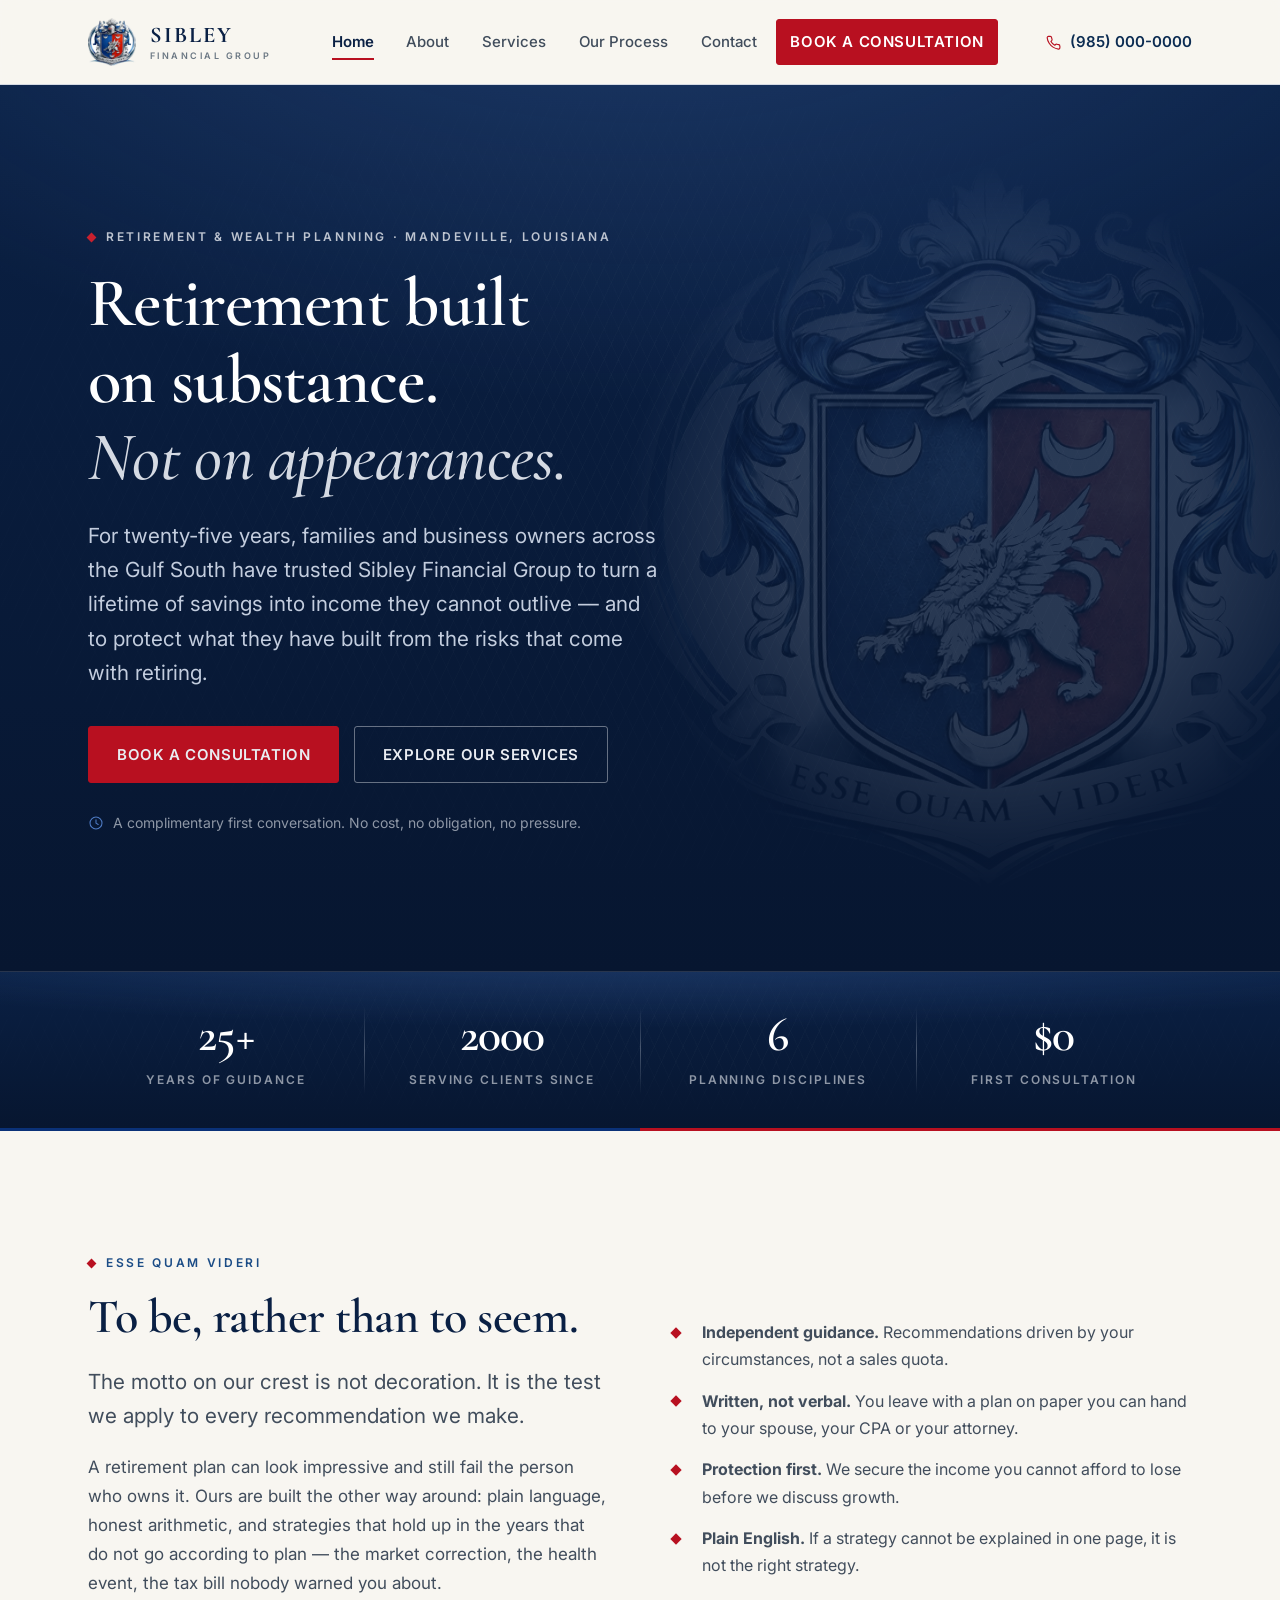
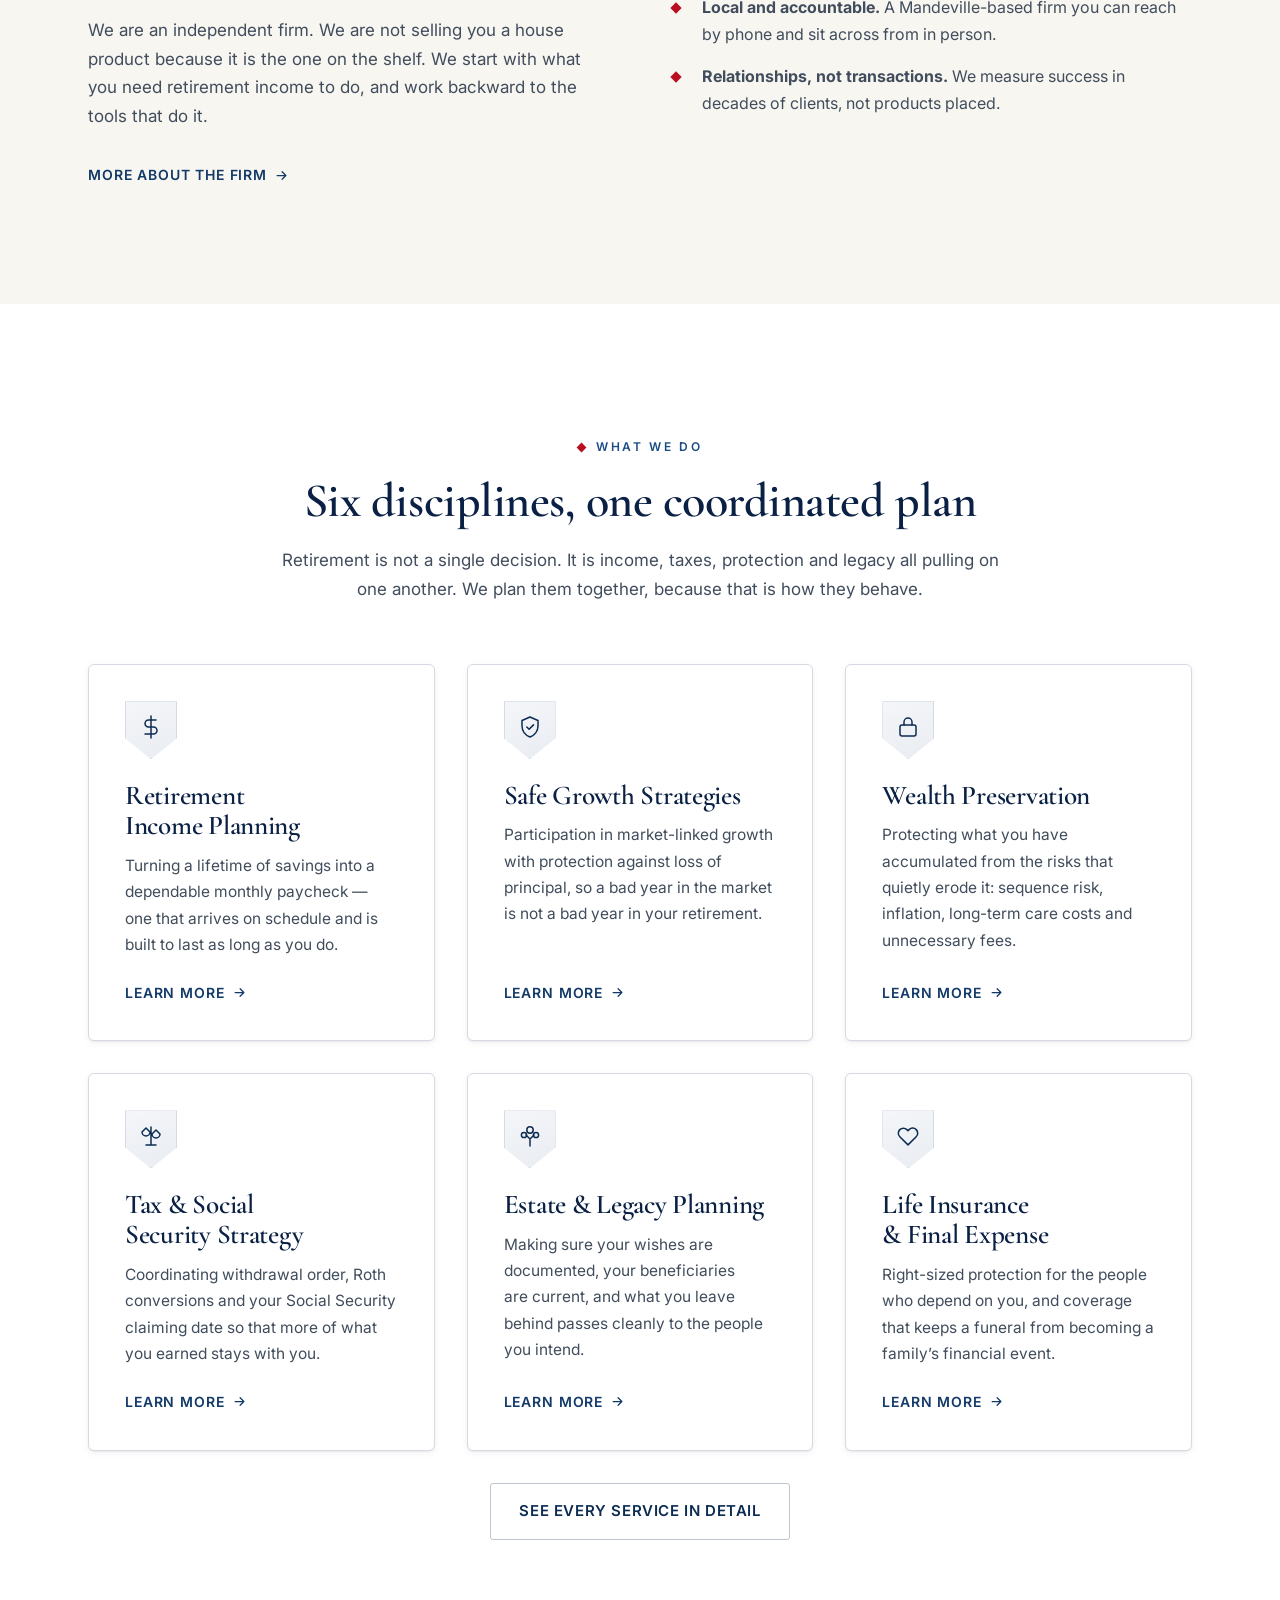
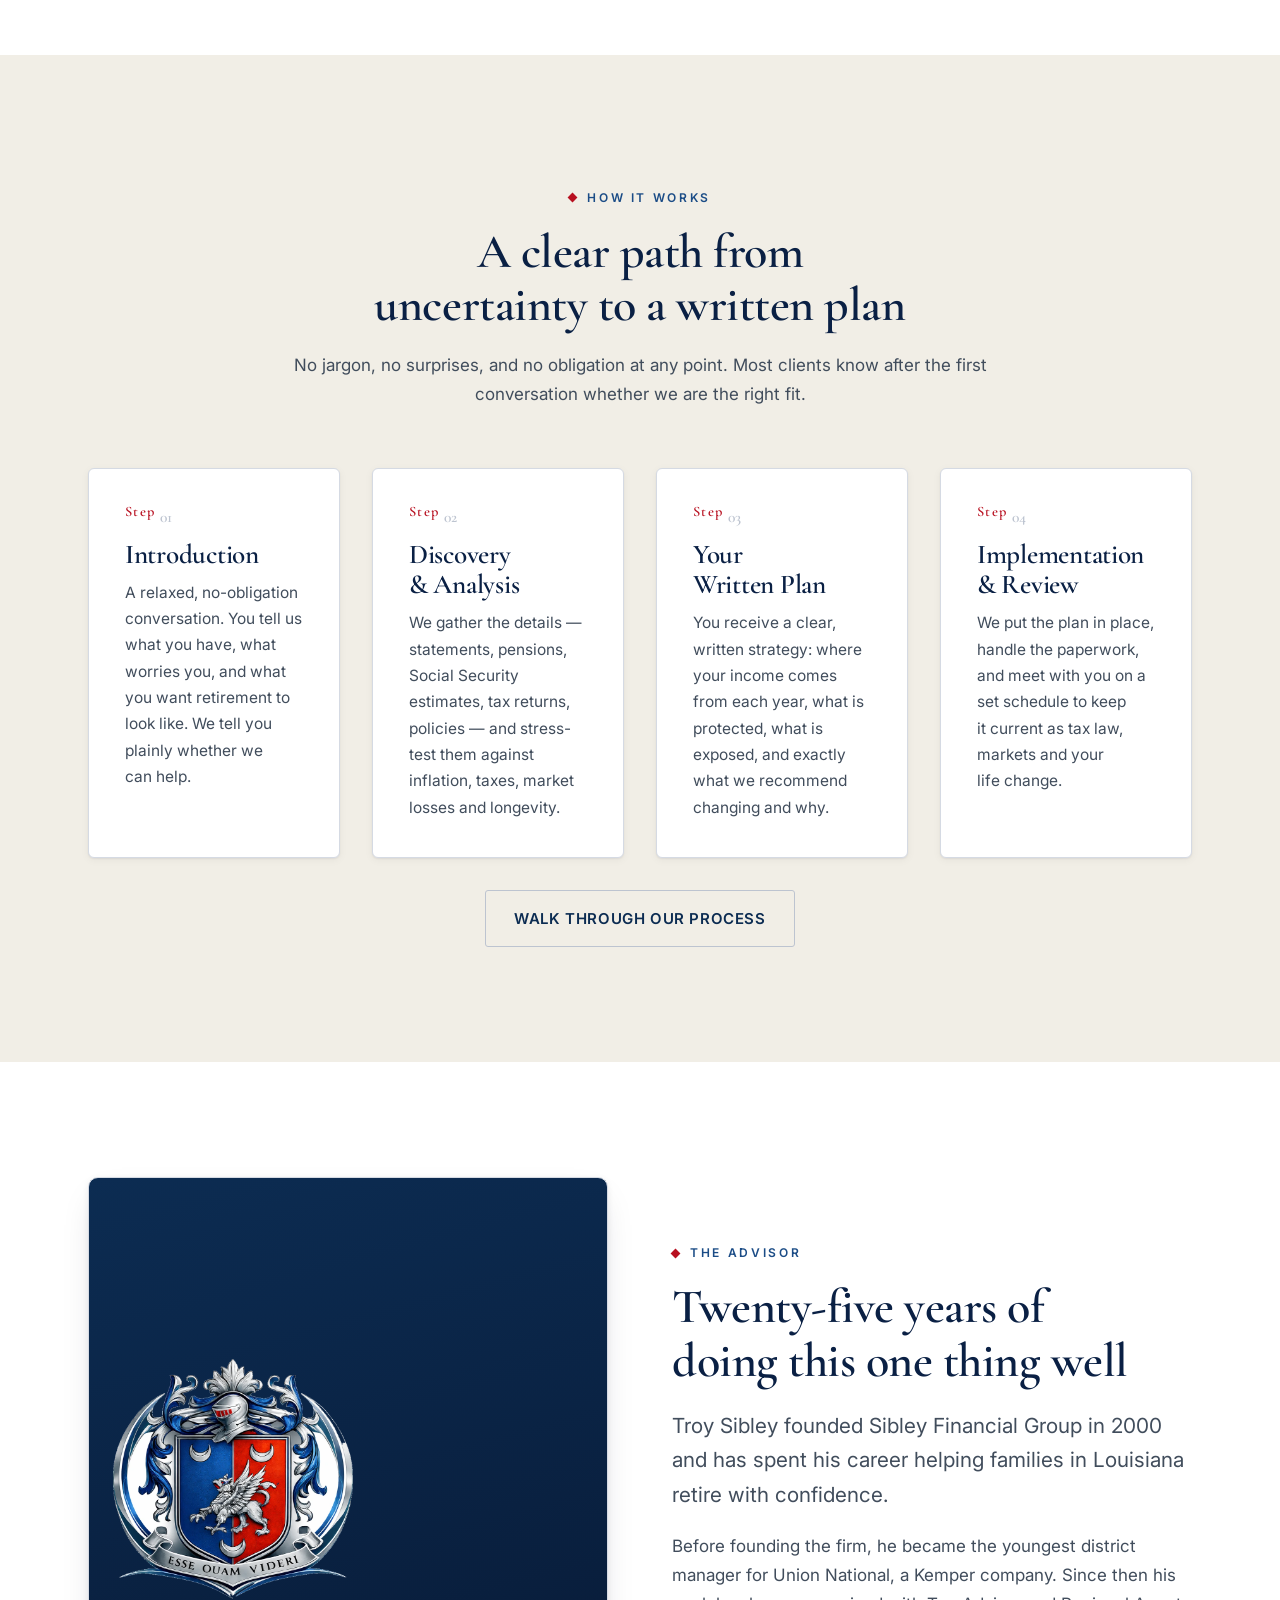
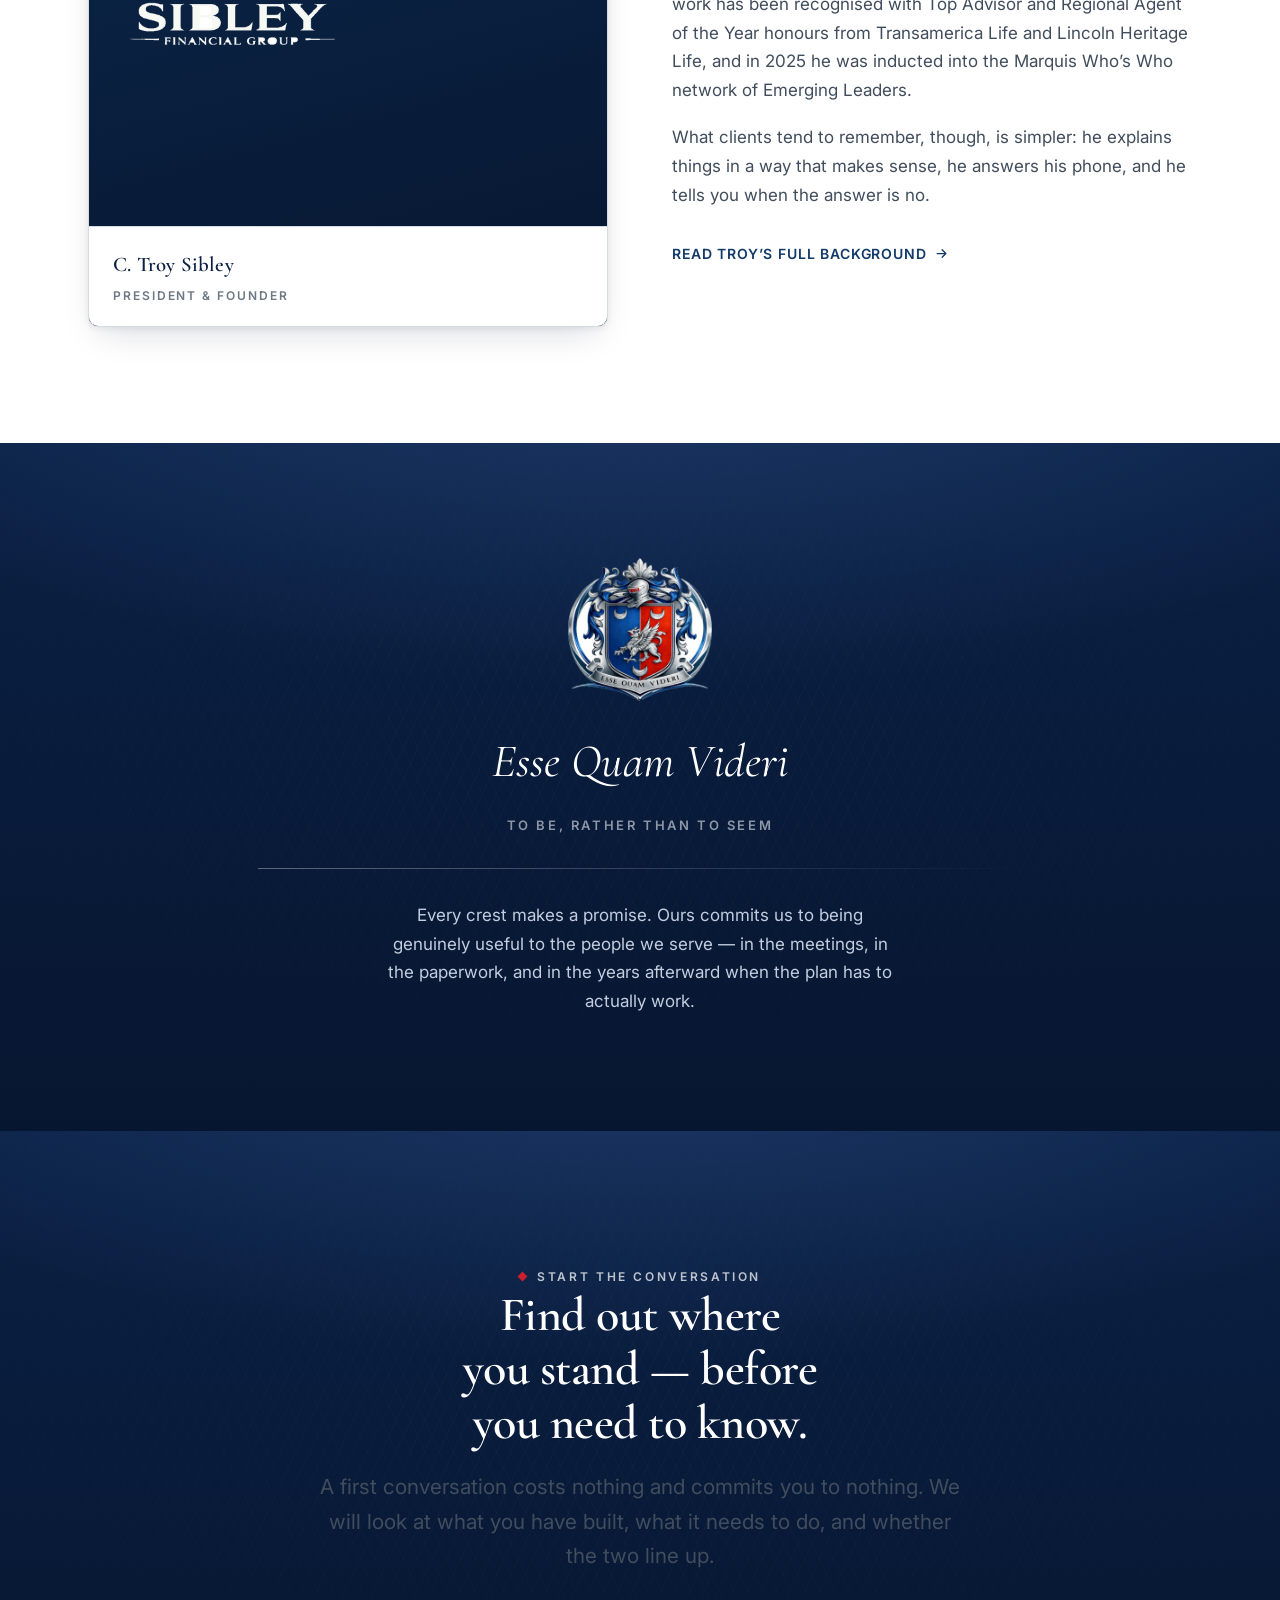
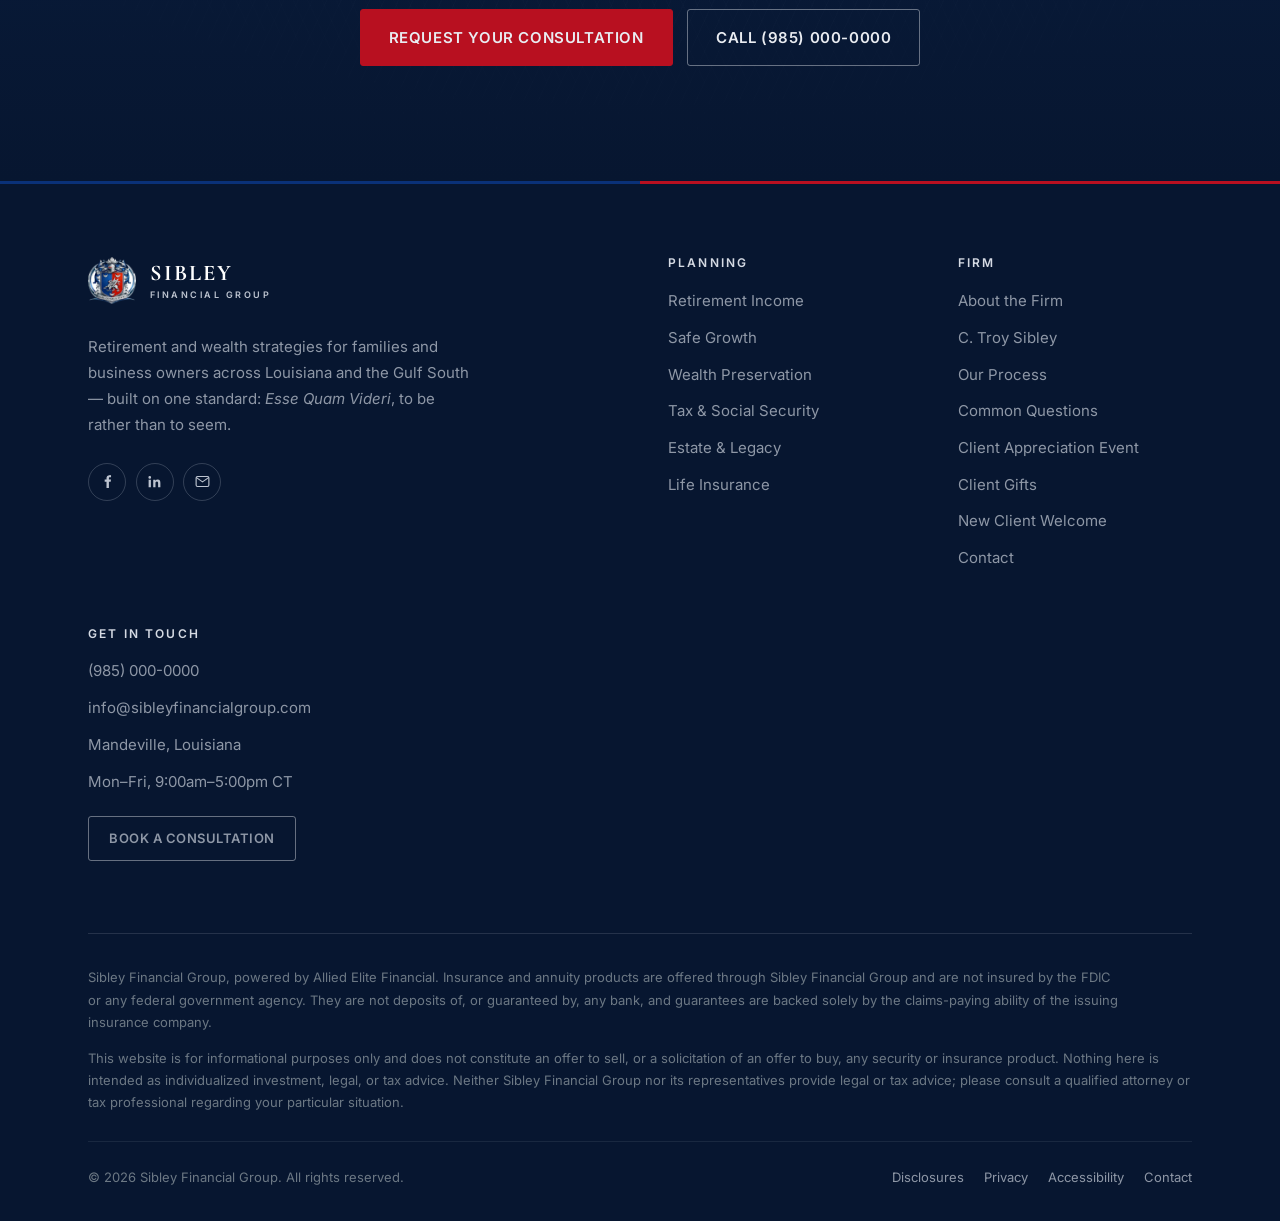
==== index.html @ cc226f09 "Expand gift catalogue and add game day treatment to the event page Gifts go from six to twelve: quar" ====
<!DOCTYPE html>
<html lang="en">
<head>
<meta charset="utf-8">
<meta name="viewport" content="width=device-width, initial-scale=1">
<title>Sibley Financial Group | Retirement Planning & Wealth Management in Mandeville, LA</title>
<meta name="description" content="Independent retirement planning, safe growth strategies and wealth management for families and business owners in Mandeville, Louisiana. Founded 2000 by C. Troy Sibley. Complimentary first consultation.">
<link rel="canonical" href="https://www.sibleyfinancialgroup.com/index.html">
<meta name="theme-color" content="#0A2044">
<meta name="robots" content="index, follow">

<meta property="og:site_name" content="Sibley Financial Group">
<meta property="og:type" content="website">
<meta property="og:title" content="Sibley Financial Group | Retirement Planning & Wealth Management in Mandeville, LA">
<meta property="og:description" content="Independent retirement planning, safe growth strategies and wealth management for families and business owners in Mandeville, Louisiana. Founded 2000 by C. Troy Sibley. Complimentary first consultation.">
<meta property="og:url" content="https://www.sibleyfinancialgroup.com/index.html">
<meta property="og:image" content="https://www.sibleyfinancialgroup.com/assets/img/og-image.jpg">
<meta property="og:image:width" content="1200">
<meta property="og:image:height" content="630">
<meta name="twitter:card" content="summary_large_image">
<meta name="twitter:title" content="Sibley Financial Group | Retirement Planning & Wealth Management in Mandeville, LA">
<meta name="twitter:description" content="Independent retirement planning, safe growth strategies and wealth management for families and business owners in Mandeville, Louisiana. Founded 2000 by C. Troy Sibley. Complimentary first consultation.">
<meta name="twitter:image" content="https://www.sibleyfinancialgroup.com/assets/img/og-image.jpg">

<link rel="icon" href="assets/img/favicon.ico" sizes="any">
<link rel="icon" href="assets/img/icon-32.png" type="image/png" sizes="32x32">
<link rel="apple-touch-icon" href="assets/img/icon-180.png">
<link rel="manifest" href="site.webmanifest">

<link rel="preconnect" href="https://fonts.googleapis.com">
<link rel="preconnect" href="https://fonts.gstatic.com" crossorigin>
<link rel="stylesheet" href="https://fonts.googleapis.com/css2?family=Cormorant+Garamond:wght@400;500;600;700&amp;family=Inter:wght@400;500;600;700&amp;display=swap">
<link rel="stylesheet" href="assets/css/styles.css">
<script type="application/ld+json">
{
  "@context": "https://schema.org",
  "@type": "FinancialService",
  "name": "Sibley Financial Group",
  "alternateName": "Sibley Financial Group, powered by Allied Elite Financial",
  "url": "https://www.sibleyfinancialgroup.com",
  "logo": "https://www.sibleyfinancialgroup.com/assets/img/logo-lockup.png",
  "image": "https://www.sibleyfinancialgroup.com/assets/img/og-image.jpg",
  "slogan": "Esse Quam Videri \u2014 to be, rather than to seem.",
  "description": "Retirement planning, safe growth strategies and wealth management for families and business owners in Mandeville, Louisiana and the Gulf South.",
  "foundingDate": "2000",
  "telephone": "+1-985-000-0000",
  "email": "info@sibleyfinancialgroup.com",
  "priceRange": "Complimentary initial consultation",
  "address": {
    "@type": "PostalAddress",
    "addressLocality": "Mandeville",
    "addressRegion": "LA",
    "addressCountry": "US"
  },
  "areaServed": [
    { "@type": "State", "name": "Louisiana" },
    { "@type": "AdministrativeArea", "name": "Gulf South" }
  ],
  "founder": {
    "@type": "Person",
    "name": "C. Troy Sibley",
    "jobTitle": "President and Founder",
    "sameAs": "https://www.linkedin.com/in/c-troy-sibley-2655102a5/"
  },
  "sameAs": [
    "https://www.facebook.com/people/Sibley-Financial-Group/100066724825448/",
    "https://www.linkedin.com/in/c-troy-sibley-2655102a5/"
  ],
  "openingHoursSpecification": {
    "@type": "OpeningHoursSpecification",
    "dayOfWeek": ["Monday","Tuesday","Wednesday","Thursday","Friday"],
    "opens": "09:00",
    "closes": "17:00"
  }
}
</script>
</head>
<body>
<a class="skip-link" href="#main">Skip to main content</a>
<header class="site-header">
  <div class="shell site-header__inner">
    <a class="brand" href="index.html" aria-label="Sibley Financial Group — home">
      <picture><source srcset="assets/img/crest-sm.webp" type="image/webp"><img src="assets/img/crest-sm.png" alt="Sibley Financial Group crest" class="brand__mark" width="48" height="48" loading="eager" decoding="async"></picture>
      <span class="brand__text">
        <span class="brand__name">Sibley</span>
        <span class="brand__sub">Financial Group</span>
      </span>
    </a>

    <nav class="nav" id="primary-nav" aria-label="Primary">
      <a href="index.html" aria-current="page">Home</a>
      <a href="about.html">About</a>
      <a href="services.html">Services</a>
      <a href="process.html">Our Process</a>
      <a href="contact.html">Contact</a>
      <a class="btn btn--crimson btn--sm" href="contact.html">Book a Consultation</a>
    </nav>

    <div class="header-actions">
      <a class="header-phone" href="tel:+19850000000">
        <svg viewBox="0 0 24 24" width="17" height="17" fill="none" stroke="currentColor" stroke-width="1.6" stroke-linecap="round" stroke-linejoin="round" aria-hidden="true"><path d="M21 16.9v2.6a1.8 1.8 0 0 1-2 1.8 17.8 17.8 0 0 1-7.7-2.8 17.4 17.4 0 0 1-5.4-5.4A17.8 17.8 0 0 1 3.1 5.4 1.8 1.8 0 0 1 4.9 3.4h2.6a1.8 1.8 0 0 1 1.8 1.6c.1.9.3 1.7.6 2.5a1.8 1.8 0 0 1-.4 1.9l-1.1 1.1a14.4 14.4 0 0 0 5.4 5.4l1.1-1.1a1.8 1.8 0 0 1 1.9-.4c.8.3 1.6.5 2.5.6a1.8 1.8 0 0 1 1.6 1.9Z"/></svg><span>(985) 000-0000</span>
      </a>
      <button class="nav-toggle" type="button" aria-expanded="false"
              aria-controls="primary-nav" aria-label="Open menu">
        <span class="nav-toggle__bars"></span>
      </button>
    </div>
  </div>
</header>

<main id="main">
<section class="hero ground-navy">
  <picture><source srcset="assets/img/crest.webp" type="image/webp"><img src="assets/img/crest.png" alt="" class="hero__watermark" loading="eager" decoding="async" aria-hidden="true"></picture>
  <div class="shell">
    <div class="hero__inner">
      <p class="eyebrow eyebrow--invert">Retirement &amp; Wealth Planning &middot; Mandeville, Louisiana</p>
      <h1>Retirement built on substance.<span class="accent">Not on appearances.</span></h1>
      <p class="lede">For twenty-five years, families and business owners across the Gulf South have trusted Sibley Financial Group to turn a lifetime of savings into income they cannot outlive &mdash; and to protect what they have built from the risks that come with retiring.</p>
      <div class="btn-row">
        <a class="btn btn--crimson" href="contact.html">Book a Consultation</a>
        <a class="btn btn--ghost-invert" href="services.html">Explore Our Services</a>
      </div>
      <p class="hero__note"><svg viewBox="0 0 24 24" width="16" height="16" fill="none" stroke="currentColor" stroke-width="1.6" stroke-linecap="round" stroke-linejoin="round" aria-hidden="true"><circle cx="12" cy="12" r="9"/><path d="M12 7v5.2l3.3 2"/></svg> A complimentary first conversation. No cost, no obligation, no pressure.</p>
    </div>
  </div>
</section>

<section class="ground-navy statbar">
  <div class="shell statbar__grid">
    <div class="stat"><p class="stat__figure"><span data-count-to="25" data-suffix="+">25+</span></p><p class="stat__label">Years of guidance</p></div>
    <div class="stat"><p class="stat__figure">2000</p><p class="stat__label">Serving clients since</p></div>
    <div class="stat"><p class="stat__figure"><span data-count-to="6">6</span></p><p class="stat__label">Planning disciplines</p></div>
    <div class="stat"><p class="stat__figure">$0</p><p class="stat__label">First consultation</p></div>
  </div>
</section>
<hr class="tincture-rule">

<section class="section section--ivory">
  <div class="shell split">
    <div class="reveal">
      <p class="eyebrow">Esse Quam Videri</p>
      <h2>To be, rather than to seem.</h2>
      <p class="lede mt-2">The motto on our crest is not decoration. It is the test we apply to every recommendation we make.</p>
      <p class="mt-2">A retirement plan can look impressive and still fail the person who owns it. Ours are built the other way around: plain language, honest arithmetic, and strategies that hold up in the years that do not go according to plan &mdash; the market correction, the health event, the tax bill nobody warned you about.</p>
      <p>We are an independent firm. We are not selling you a house product because it is the one on the shelf. We start with what you need retirement income to do, and work backward to the tools that do it.</p>
      <a class="link-arrow mt-3" href="about.html">More about the firm<svg viewBox="0 0 24 24" width="15" height="15" fill="none" stroke="currentColor" stroke-width="2" stroke-linecap="round" stroke-linejoin="round" aria-hidden="true"><path d="M5 12h13M13 6l6 6-6 6"/></svg></a>
    </div>
    <div class="reveal">
      <ul class="feature-list">
        <li><strong>Independent guidance.</strong> Recommendations driven by your circumstances, not a sales quota.</li>
        <li><strong>Written, not verbal.</strong> You leave with a plan on paper you can hand to your spouse, your CPA or your attorney.</li>
        <li><strong>Protection first.</strong> We secure the income you cannot afford to lose before we discuss growth.</li>
        <li><strong>Plain English.</strong> If a strategy cannot be explained in one page, it is not the right strategy.</li>
        <li><strong>Local and accountable.</strong> A Mandeville-based firm you can reach by phone and sit across from in person.</li>
        <li><strong>Relationships, not transactions.</strong> We measure success in decades of clients, not products placed.</li>
      </ul>
    </div>
  </div>
</section>

<section class="section section--paper" id="services">
  <div class="shell">
    <div class="section-head section-head--center">
      <p class="eyebrow">What we do</p>
      <h2>Six disciplines, one coordinated plan</h2>
      <p>Retirement is not a single decision. It is income, taxes, protection and legacy all pulling on one another. We plan them together, because that is how they behave.</p>
    </div>
    <div class="grid grid--3">
      <article class="card reveal">
        <span class="card__icon"><svg viewBox="0 0 24 24" width="22" height="22" fill="none" stroke="currentColor" stroke-width="1.5" stroke-linecap="round" stroke-linejoin="round" aria-hidden="true"><path d="M12 1v22M17 5H9.5a3.5 3.5 0 0 0 0 7h5a3.5 3.5 0 0 1 0 7H6"/></svg></span>
        <h3>Retirement Income Planning</h3>
        <p>Turning a lifetime of savings into a dependable monthly paycheck &mdash; one that arrives on schedule and is built to last as long as you do.</p>
        <a class="link-arrow" href="services.html#retirement-income">Learn more<svg viewBox="0 0 24 24" width="15" height="15" fill="none" stroke="currentColor" stroke-width="2" stroke-linecap="round" stroke-linejoin="round" aria-hidden="true"><path d="M5 12h13M13 6l6 6-6 6"/></svg><span class="visually-hidden"> about Retirement Income Planning</span></a>
      </article>
      <article class="card reveal">
        <span class="card__icon"><svg viewBox="0 0 24 24" width="22" height="22" fill="none" stroke="currentColor" stroke-width="1.5" stroke-linecap="round" stroke-linejoin="round" aria-hidden="true"><path d="M12 2 4 5.5V11c0 5 3.4 9.3 8 11 4.6-1.7 8-6 8-11V5.5Z"/><path d="m8.8 12 2.3 2.3 4.4-4.4"/></svg></span>
        <h3>Safe Growth Strategies</h3>
        <p>Participation in market-linked growth with protection against loss of principal, so a bad year in the market is not a bad year in your retirement.</p>
        <a class="link-arrow" href="services.html#safe-growth">Learn more<svg viewBox="0 0 24 24" width="15" height="15" fill="none" stroke="currentColor" stroke-width="2" stroke-linecap="round" stroke-linejoin="round" aria-hidden="true"><path d="M5 12h13M13 6l6 6-6 6"/></svg><span class="visually-hidden"> about Safe Growth Strategies</span></a>
      </article>
      <article class="card reveal">
        <span class="card__icon"><svg viewBox="0 0 24 24" width="22" height="22" fill="none" stroke="currentColor" stroke-width="1.5" stroke-linecap="round" stroke-linejoin="round" aria-hidden="true"><rect x="4" y="10" width="16" height="11" rx="2"/><path d="M8 10V7a4 4 0 0 1 8 0v3"/></svg></span>
        <h3>Wealth Preservation</h3>
        <p>Protecting what you have accumulated from the risks that quietly erode it: sequence risk, inflation, long-term care costs and unnecessary fees.</p>
        <a class="link-arrow" href="services.html#wealth-preservation">Learn more<svg viewBox="0 0 24 24" width="15" height="15" fill="none" stroke="currentColor" stroke-width="2" stroke-linecap="round" stroke-linejoin="round" aria-hidden="true"><path d="M5 12h13M13 6l6 6-6 6"/></svg><span class="visually-hidden"> about Wealth Preservation</span></a>
      </article>
      <article class="card reveal">
        <span class="card__icon"><svg viewBox="0 0 24 24" width="22" height="22" fill="none" stroke="currentColor" stroke-width="1.5" stroke-linecap="round" stroke-linejoin="round" aria-hidden="true"><path d="M12 3v18M7 21h10M3 8l4-4 4 4M3 8a4 4 0 0 0 8 0M13 10l4-4 4 4M13 10a4 4 0 0 0 8 0"/></svg></span>
        <h3>Tax &amp; Social Security Strategy</h3>
        <p>Coordinating withdrawal order, Roth conversions and your Social Security claiming date so that more of what you earned stays with you.</p>
        <a class="link-arrow" href="services.html#tax-strategy">Learn more<svg viewBox="0 0 24 24" width="15" height="15" fill="none" stroke="currentColor" stroke-width="2" stroke-linecap="round" stroke-linejoin="round" aria-hidden="true"><path d="M5 12h13M13 6l6 6-6 6"/></svg><span class="visually-hidden"> about Tax &amp; Social Security Strategy</span></a>
      </article>
      <article class="card reveal">
        <span class="card__icon"><svg viewBox="0 0 24 24" width="22" height="22" fill="none" stroke="currentColor" stroke-width="1.5" stroke-linecap="round" stroke-linejoin="round" aria-hidden="true"><path d="M12 22v-7M12 15 8 11M12 15l4-4"/><circle cx="12" cy="6" r="3.2"/><circle cx="6" cy="11" r="2.6"/><circle cx="18" cy="11" r="2.6"/></svg></span>
        <h3>Estate &amp; Legacy Planning</h3>
        <p>Making sure your wishes are documented, your beneficiaries are current, and what you leave behind passes cleanly to the people you intend.</p>
        <a class="link-arrow" href="services.html#estate-legacy">Learn more<svg viewBox="0 0 24 24" width="15" height="15" fill="none" stroke="currentColor" stroke-width="2" stroke-linecap="round" stroke-linejoin="round" aria-hidden="true"><path d="M5 12h13M13 6l6 6-6 6"/></svg><span class="visually-hidden"> about Estate &amp; Legacy Planning</span></a>
      </article>
      <article class="card reveal">
        <span class="card__icon"><svg viewBox="0 0 24 24" width="22" height="22" fill="none" stroke="currentColor" stroke-width="1.5" stroke-linecap="round" stroke-linejoin="round" aria-hidden="true"><path d="M20.2 5.6a5 5 0 0 0-7.1 0L12 6.7l-1.1-1.1a5 5 0 1 0-7.1 7.1l8.2 8.2 8.2-8.2a5 5 0 0 0 0-7.1Z"/></svg></span>
        <h3>Life Insurance &amp; Final Expense</h3>
        <p>Right-sized protection for the people who depend on you, and coverage that keeps a funeral from becoming a family&rsquo;s financial event.</p>
        <a class="link-arrow" href="services.html#life-insurance">Learn more<svg viewBox="0 0 24 24" width="15" height="15" fill="none" stroke="currentColor" stroke-width="2" stroke-linecap="round" stroke-linejoin="round" aria-hidden="true"><path d="M5 12h13M13 6l6 6-6 6"/></svg><span class="visually-hidden"> about Life Insurance &amp; Final Expense</span></a>
      </article>
    </div>
    <div class="btn-row btn-row--center mt-3">
      <a class="btn btn--ghost" href="services.html">See every service in detail</a>
    </div>
  </div>
</section>

<section class="section section--ivory-deep">
  <div class="shell">
    <div class="section-head section-head--center">
      <p class="eyebrow">How it works</p>
      <h2>A clear path from uncertainty to a written plan</h2>
      <p>No jargon, no surprises, and no obligation at any point. Most clients know after the first conversation whether we are the right fit.</p>
    </div>
    <div class="grid grid--4">
      <article class="step reveal">
        <p class="step__num"><sup>Step</sup> 01</p>
        <h3>Introduction</h3>
        <p>A relaxed, no-obligation conversation. You tell us what you have, what worries you, and what you want retirement to look like. We tell you plainly whether we can help.</p>
      </article>
      <article class="step reveal">
        <p class="step__num"><sup>Step</sup> 02</p>
        <h3>Discovery &amp; Analysis</h3>
        <p>We gather the details &mdash; statements, pensions, Social Security estimates, tax returns, policies &mdash; and stress-test them against inflation, taxes, market losses and longevity.</p>
      </article>
      <article class="step reveal">
        <p class="step__num"><sup>Step</sup> 03</p>
        <h3>Your Written Plan</h3>
        <p>You receive a clear, written strategy: where your income comes from each year, what is protected, what is exposed, and exactly what we recommend changing and why.</p>
      </article>
      <article class="step reveal">
        <p class="step__num"><sup>Step</sup> 04</p>
        <h3>Implementation &amp; Review</h3>
        <p>We put the plan in place, handle the paperwork, and meet with you on a set schedule to keep it current as tax law, markets and your life change.</p>
      </article>
    </div>
    <div class="btn-row btn-row--center mt-3">
      <a class="btn btn--ghost" href="process.html">Walk through our process</a>
    </div>
  </div>
</section>

<section class="section section--paper">
  <div class="shell split">
    <div class="reveal">
      <div class="portrait">
        <div class="portrait__plate"><picture><source srcset="assets/img/logo-lockup-reversed.webp" type="image/webp"><img src="assets/img/logo-lockup-reversed.png" alt="Sibley Financial Group crest and wordmark" loading="lazy" decoding="async"></picture></div>
        <div class="portrait__caption">
          <strong>C. Troy Sibley</strong>
          <span>President &amp; Founder</span>
        </div>
      </div>
    </div>
    <div class="reveal">
      <p class="eyebrow">The advisor</p>
      <h2>Twenty-five years of doing this one thing well</h2>
      <p class="lede mt-2">Troy Sibley founded Sibley Financial Group in 2000 and has spent his career helping families in Louisiana retire with confidence.</p>
      <p class="mt-2">Before founding the firm, he became the youngest district manager for Union National, a Kemper company. Since then his work has been recognised with Top Advisor and Regional Agent of the Year honours from Transamerica Life and Lincoln Heritage Life, and in 2025 he was inducted into the Marquis Who&rsquo;s Who network of Emerging Leaders.</p>
      <p>What clients tend to remember, though, is simpler: he explains things in a way that makes sense, he answers his phone, and he tells you when the answer is no.</p>
      <a class="link-arrow mt-3" href="about.html#troy-sibley">Read Troy&rsquo;s full background<svg viewBox="0 0 24 24" width="15" height="15" fill="none" stroke="currentColor" stroke-width="2" stroke-linecap="round" stroke-linejoin="round" aria-hidden="true"><path d="M5 12h13M13 6l6 6-6 6"/></svg></a>
    </div>
  </div>
</section>

<section class="section ground-navy creed">
  <div class="shell shell--narrow">
    <picture><source srcset="assets/img/crest.webp" type="image/webp"><img src="assets/img/crest.png" alt="" class="creed__crest" loading="lazy" decoding="async" aria-hidden="true"></picture>
    <blockquote>Esse Quam Videri</blockquote>
    <cite>To be, rather than to seem</cite>
    <hr class="rule rule--center rule--invert">
    <p>Every crest makes a promise. Ours commits us to being genuinely useful to the people we serve &mdash; in the meetings, in the paperwork, and in the years afterward when the plan has to actually work.</p>
  </div>
</section>

<section class="section ground-navy cta-band">
  <div class="shell shell--narrow">
    <p class="eyebrow eyebrow--invert">Start the conversation</p>
    <h2>Find out where you stand &mdash; before you need to know.</h2>
    <p class="lede">A first conversation costs nothing and commits you to nothing. We will look at what you have built, what it needs to do, and whether the two line up.</p>
    <div class="btn-row btn-row--center">
      <a class="btn btn--crimson" href="contact.html">Request Your Consultation</a>
      <a class="btn btn--ghost-invert" href="tel:+19850000000">Call (985) 000-0000</a>
    </div>
  </div>
</section>
</main>

<hr class="tincture-rule">
<footer class="site-footer">
  <div class="shell site-footer__main">
    <div class="site-footer__brand">
      <a class="brand brand--invert" href="index.html" aria-label="Sibley Financial Group — home">
        <picture><source srcset="assets/img/crest-sm.webp" type="image/webp"><img src="assets/img/crest-sm.png" alt="" class="brand__mark" width="48" height="48" loading="lazy" decoding="async"></picture>
        <span class="brand__text">
          <span class="brand__name">Sibley</span>
          <span class="brand__sub">Financial Group</span>
        </span>
      </a>
      <p>Retirement and wealth strategies for families and business owners across Louisiana and the Gulf South &mdash; built on one standard: <em>Esse Quam Videri</em>, to be rather than to seem.</p>
      <div class="socials">
        <a href="https://www.facebook.com/people/Sibley-Financial-Group/100066724825448/" aria-label="Sibley Financial Group on Facebook" rel="noopener">
          <svg viewBox="0 0 24 24" width="17" height="17" fill="currentColor" aria-hidden="true"><path d="M14 9V7.2c0-.8.2-1.2 1.4-1.2H17V3.1A19 19 0 0 0 14.8 3C12.3 3 10.6 4.5 10.6 7v2H8v3.2h2.6V21H14v-8.8h2.5l.4-3.2Z"/></svg>
        </a>
        <a href="https://www.linkedin.com/in/c-troy-sibley-2655102a5/" aria-label="C. Troy Sibley on LinkedIn" rel="noopener">
          <svg viewBox="0 0 24 24" width="17" height="17" fill="currentColor" aria-hidden="true"><path d="M6.9 20H3.7V9.5h3.2V20ZM5.3 8.1A1.9 1.9 0 1 1 5.3 4.3a1.9 1.9 0 0 1 0 3.8ZM20.3 20h-3.2v-5.1c0-1.2 0-2.8-1.7-2.8s-2 1.3-2 2.7V20H10.2V9.5h3.1v1.4h.1a3.4 3.4 0 0 1 3-1.7c3.3 0 3.9 2.1 3.9 4.9V20Z"/></svg>
        </a>
        <a href="mailto:info@sibleyfinancialgroup.com" aria-label="Email Sibley Financial Group"><svg viewBox="0 0 24 24" width="17" height="17" fill="none" stroke="currentColor" stroke-width="1.6" stroke-linecap="round" stroke-linejoin="round" aria-hidden="true"><rect x="3" y="5" width="18" height="14" rx="2"/><path d="m3.5 6.5 8.5 6 8.5-6"/></svg></a>
      </div>
    </div>

    <div>
      <h4>Planning</h4>
      <ul>
        <li><a href="services.html#retirement-income">Retirement Income</a></li>
        <li><a href="services.html#safe-growth">Safe Growth</a></li>
        <li><a href="services.html#wealth-preservation">Wealth Preservation</a></li>
        <li><a href="services.html#tax-strategy">Tax &amp; Social Security</a></li>
        <li><a href="services.html#estate-legacy">Estate &amp; Legacy</a></li>
        <li><a href="services.html#life-insurance">Life Insurance</a></li>
      </ul>
    </div>

    <div>
      <h4>Firm</h4>
      <ul>
        <li><a href="about.html">About the Firm</a></li>
        <li><a href="about.html#troy-sibley">C. Troy Sibley</a></li>
        <li><a href="process.html">Our Process</a></li>
        <li><a href="process.html#faq">Common Questions</a></li>
        <li><a href="event.html">Client Appreciation Event</a></li>
        <li><a href="gifts.html">Client Gifts</a></li>
        <li><a href="welcome.html">New Client Welcome</a></li>
        <li><a href="contact.html">Contact</a></li>
      </ul>
    </div>

    <div>
      <h4>Get in Touch</h4>
      <ul>
        <li><a href="tel:+19850000000">(985) 000-0000</a></li>
        <li><a href="mailto:info@sibleyfinancialgroup.com">info@sibleyfinancialgroup.com</a></li>
        <li>Mandeville, Louisiana</li>
        <li>Mon&ndash;Fri, 9:00am&ndash;5:00pm CT</li>
      </ul>
      <p style="margin-top:1.35rem"><a class="btn btn--ghost-invert btn--sm" href="contact.html">Book a Consultation</a></p>
    </div>
  </div>

  <div class="shell">
    <div class="site-footer__legal">
      <p>Sibley Financial Group, powered by Allied Elite Financial. Insurance and annuity products are offered through Sibley Financial Group and are not insured by the FDIC or any federal government agency. They are not deposits of, or guaranteed by, any bank, and guarantees are backed solely by the claims-paying ability of the issuing insurance company.</p>
      <p>This website is for informational purposes only and does not constitute an offer to sell, or a solicitation of an offer to buy, any security or insurance product. Nothing here is intended as individualized investment, legal, or tax advice. Neither Sibley Financial Group nor its representatives provide legal or tax advice; please consult a qualified attorney or tax professional regarding your particular situation.</p>
      <div class="site-footer__baseline">
        <p>&copy; <span data-year>2026</span> Sibley Financial Group. All rights reserved.</p>
        <nav aria-label="Legal">
          <a href="disclosures.html">Disclosures</a>
          <a href="disclosures.html#privacy">Privacy</a>
          <a href="disclosures.html#accessibility">Accessibility</a>
          <a href="contact.html">Contact</a>
        </nav>
      </div>
    </div>
  </div>
</footer>

<script src="assets/js/main.js" defer></script>
</body>
</html>
---- assets/css/styles.css ----
/* ==========================================================================
   Sibley Financial Group — brand stylesheet
   Palette, type and ornament are derived directly from the firm's crest:
   heraldic navy + royal blue, crimson gules, polished silver, ivory ground.
   ========================================================================== */

/* --------------------------------------------------------------- tokens - */
:root {
  /* Heraldic navy — sampled from the wordmark */
  --navy-900: #071630;
  --navy-800: #0A2044;
  --navy-700: #0C2C52;
  --navy-600: #123A69;
  --navy-500: #1B4C86;

  /* Azure of the dexter half of the shield */
  --royal-700: #0A3178;
  --royal-500: #1B4FA0;
  --royal-300: #4E7BC4;

  /* Gules of the sinister half */
  --crimson-700: #9C0D18;
  --crimson-600: #B81020;
  --crimson-500: #C8202E;

  /* Argent — the mantling, helm and griffin */
  --silver-050: #F4F6F9;
  --silver-100: #E9ECF1;
  --silver-200: #D5DAE3;
  --silver-300: #BDC4D0;
  --silver-500: #8E97A6;
  --steel-600: #6C7884;

  /* Ground */
  --ivory: #F8F6F1;
  --ivory-deep: #F1EEE6;
  --paper: #FFFFFF;

  /* Ink */
  --ink: #131B26;
  --ink-soft: #414D5C;
  --ink-mute: #66707D;
  --ink-invert: #F6F7FA;
  --ink-invert-soft: #C3CDDE;

  --font-display: 'Cormorant Garamond', 'Hoefler Text', 'Times New Roman', Georgia, serif;
  --font-body: 'Inter', -apple-system, BlinkMacSystemFont, 'Segoe UI', Roboto, Helvetica, Arial, sans-serif;

  /* Game day accents, used only on the event page. Colours are not
     trademarkable; no LSU marks, wordmarks or logos appear anywhere. */
  --gameday-purple: #461D7C;
  --gameday-gold: #FDD023;

  --shell: 1200px;
  --shell-narrow: 860px;
  --gutter: clamp(1.25rem, 5vw, 3rem);

  --radius-sm: 3px;
  --radius: 6px;
  --radius-lg: 10px;

  --shadow-sm: 0 1px 2px rgba(7, 22, 48, .06), 0 2px 8px rgba(7, 22, 48, .05);
  --shadow: 0 2px 6px rgba(7, 22, 48, .07), 0 14px 34px -12px rgba(7, 22, 48, .18);
  --shadow-lg: 0 4px 12px rgba(7, 22, 48, .09), 0 28px 60px -20px rgba(7, 22, 48, .30);

  --ease: cubic-bezier(.22, .61, .36, 1);
  --header-h: 84px;
}

/* ----------------------------------------------------------------- reset - */
*, *::before, *::after { box-sizing: border-box; }
* { margin: 0; }

html {
  -webkit-text-size-adjust: 100%;
  scroll-behavior: smooth;
  scroll-padding-top: calc(var(--header-h) + 1.5rem);
}

body {
  font-family: var(--font-body);
  font-size: 1.0625rem;
  line-height: 1.7;
  color: var(--ink-soft);
  background: var(--ivory);
  -webkit-font-smoothing: antialiased;
  text-rendering: optimizeLegibility;
  overflow-x: hidden;
}

img, picture, svg { display: block; max-width: 100%; height: auto; }
button, input, select, textarea { font: inherit; color: inherit; }
a { color: var(--navy-600); text-decoration-thickness: 1px; text-underline-offset: 3px; }
a:hover { color: var(--crimson-600); }

:focus-visible {
  outline: 2px solid var(--royal-500);
  outline-offset: 3px;
  border-radius: 2px;
}

::selection { background: var(--navy-700); color: #fff; }

.skip-link {
  position: absolute; left: 50%; top: 0; transform: translate(-50%, -110%);
  z-index: 200; background: var(--navy-800); color: #fff;
  padding: .75rem 1.5rem; border-radius: 0 0 var(--radius) var(--radius);
  font-size: .875rem; font-weight: 600; text-decoration: none;
}
.skip-link:focus { transform: translate(-50%, 0); color: #fff; }

/* ------------------------------------------------------------ typography - */
h1, h2, h3, h4 {
  font-family: var(--font-display);
  color: var(--navy-800);
  font-weight: 600;
  line-height: 1.12;
  letter-spacing: -.01em;
  text-wrap: balance;
}
h1 { font-size: clamp(2.6rem, 6vw, 4.3rem); }
h2 { font-size: clamp(2rem, 4.2vw, 3rem); }
h3 { font-size: clamp(1.35rem, 2.2vw, 1.7rem); }
h4 { font-size: 1.1875rem; }

p { text-wrap: pretty; }
p + p { margin-top: 1.05em; }

.lede {
  font-size: clamp(1.125rem, 1.7vw, 1.3rem);
  line-height: 1.65;
  color: var(--ink-soft);
}

/* Eyebrow: letterspaced caps flanked by a small heraldic lozenge */
.eyebrow {
  display: inline-flex; align-items: center; gap: .7rem;
  font-family: var(--font-body);
  font-size: .75rem; font-weight: 600;
  letter-spacing: .22em; text-transform: uppercase;
  color: var(--navy-500);
  margin-bottom: 1.1rem;
}
.eyebrow::before {
  content: ""; width: 7px; height: 7px; flex: none;
  background: var(--crimson-600);
  transform: rotate(45deg);
}
.eyebrow--invert { color: var(--silver-300); }
.eyebrow--invert::before { background: var(--crimson-500); }

/* Engraved hairline used to separate ideas, echoing the crest's silver rules */
.rule {
  height: 1px; border: 0; margin: 2rem 0;
  background: linear-gradient(90deg, var(--silver-300), transparent);
}
.rule--center {
  background: linear-gradient(90deg, transparent, var(--silver-300) 35%, var(--silver-300) 65%, transparent);
}
.rule--invert { background: linear-gradient(90deg, rgba(189,196,208,.45), transparent); }

.motto {
  font-family: var(--font-display);
  font-style: italic;
  font-size: clamp(1.15rem, 2vw, 1.5rem);
  color: var(--navy-600);
}

/* ---------------------------------------------------------------- layout - */
.shell { width: 100%; max-width: var(--shell); margin-inline: auto; padding-inline: var(--gutter); }
.shell--narrow { max-width: var(--shell-narrow); }

.section { padding-block: clamp(4rem, 9vw, 7.5rem); position: relative; }
.section--tight { padding-block: clamp(3rem, 6vw, 5rem); }
.section--ivory { background: var(--ivory); }
.section--ivory-deep { background: var(--ivory-deep); }
.section--paper { background: var(--paper); }

.section-head { max-width: 46rem; margin-bottom: clamp(2.5rem, 5vw, 3.75rem); }
.section-head--center { margin-inline: auto; text-align: center; }
.section-head--center .eyebrow { justify-content: center; }
.section-head p { margin-top: 1.1rem; }

.grid { display: grid; gap: clamp(1.25rem, 2.5vw, 2rem); }
.grid--2 { grid-template-columns: repeat(auto-fit, minmax(19rem, 1fr)); }
.grid--3 { grid-template-columns: repeat(auto-fit, minmax(17.5rem, 1fr)); }
.grid--4 { grid-template-columns: repeat(auto-fit, minmax(13rem, 1fr)); }

.split {
  display: grid; align-items: center;
  grid-template-columns: repeat(auto-fit, minmax(20rem, 1fr));
  gap: clamp(2rem, 5vw, 4.5rem);
}

/* Dark heraldic ground: deep navy with an engraved sheen + faint guilloche */
.ground-navy {
  background:
    radial-gradient(120% 90% at 50% -20%, rgba(78,123,196,.30), transparent 62%),
    linear-gradient(180deg, var(--navy-800) 0%, var(--navy-900) 100%);
  color: var(--ink-invert-soft);
  position: relative;
  isolation: isolate;
}
.ground-navy::before {
  content: ""; position: absolute; inset: 0; z-index: -1; opacity: .5;
  background-image:
    repeating-linear-gradient(115deg, rgba(255,255,255,.035) 0 1px, transparent 1px 13px),
    repeating-linear-gradient(-115deg, rgba(255,255,255,.028) 0 1px, transparent 1px 13px);
  mask-image: radial-gradient(85% 70% at 50% 45%, #000 20%, transparent 78%);
}
.ground-navy h1, .ground-navy h2, .ground-navy h3, .ground-navy h4 { color: var(--paper); }
.ground-navy a { color: var(--silver-100); }
.ground-navy a:hover { color: #fff; }
.ground-navy .motto { color: var(--silver-200); }

/* A hairline of the two shield tinctures — used to cap dark bands */
.tincture-rule {
  height: 3px; border: 0;
  background: linear-gradient(90deg,
    var(--royal-700) 0 50%, var(--crimson-600) 50% 100%);
}

/* --------------------------------------------------------------- buttons - */
.btn {
  --btn-bg: var(--navy-700);
  --btn-fg: #fff;
  --btn-bd: var(--navy-700);
  display: inline-flex; align-items: center; justify-content: center; gap: .6rem;
  padding: .92rem 1.75rem;
  font-size: .9375rem; font-weight: 600; letter-spacing: .04em;
  text-transform: uppercase; text-decoration: none; white-space: nowrap;
  color: var(--btn-fg); background: var(--btn-bg);
  border: 1px solid var(--btn-bd); border-radius: var(--radius-sm);
  cursor: pointer;
  transition: transform .2s var(--ease), box-shadow .25s var(--ease),
              background-color .2s var(--ease), color .2s var(--ease),
              border-color .2s var(--ease);
}
.btn:hover {
  color: var(--btn-fg);
  transform: translateY(-2px);
  box-shadow: 0 10px 22px -10px rgba(7, 22, 48, .55);
}
.btn:active { transform: translateY(0); }

.btn--crimson { --btn-bg: var(--crimson-600); --btn-bd: var(--crimson-600); }
.btn--crimson:hover { --btn-bg: var(--crimson-700); --btn-bd: var(--crimson-700); }

.btn--ghost {
  --btn-bg: transparent; --btn-fg: var(--navy-700); --btn-bd: var(--silver-300);
}
.btn--ghost:hover { --btn-bd: var(--navy-700); --btn-bg: rgba(12,44,82,.04); }

.btn--ghost-invert {
  --btn-bg: transparent; --btn-fg: #fff; --btn-bd: rgba(233,236,241,.42);
}
.btn--ghost-invert:hover { --btn-bd: #fff; --btn-bg: rgba(255,255,255,.08); }

.btn--sm { padding: .68rem 1.25rem; font-size: .8125rem; }
.btn--block { width: 100%; }

.btn-row { display: flex; flex-wrap: wrap; gap: .9rem; }
.btn-row--center { justify-content: center; }

/* Inline text link with an arrow that slides on hover */
.link-arrow {
  display: inline-flex; align-items: center; gap: .45rem;
  font-size: .875rem; font-weight: 600; letter-spacing: .06em;
  text-transform: uppercase; text-decoration: none;
  color: var(--navy-600);
}
.link-arrow svg { transition: transform .25s var(--ease); flex: none; }
.link-arrow:hover svg { transform: translateX(4px); }

/* ---------------------------------------------------------------- header - */
.site-header {
  position: sticky; top: 0; z-index: 100;
  background: rgba(248, 246, 241, .88);
  backdrop-filter: saturate(180%) blur(14px);
  -webkit-backdrop-filter: saturate(180%) blur(14px);
  border-bottom: 1px solid var(--silver-200);
  transition: box-shadow .3s var(--ease), background-color .3s var(--ease);
}
.site-header.is-stuck {
  background: rgba(248, 246, 241, .96);
  box-shadow: 0 1px 0 var(--silver-200), 0 10px 30px -18px rgba(7,22,48,.45);
}
.site-header__inner {
  display: flex; align-items: center; justify-content: space-between;
  gap: 1.5rem; min-height: var(--header-h);
}

/* Brand lockup: the crest mark beside a typeset wordmark */
.brand { display: inline-flex; align-items: center; gap: .85rem; text-decoration: none; }
.brand__mark { width: 48px; height: 48px; object-fit: contain; flex: none; }
.brand__text { display: flex; flex-direction: column; line-height: 1; }
.brand__name {
  font-family: var(--font-display); font-weight: 700;
  font-size: 1.4rem; letter-spacing: .09em; text-transform: uppercase;
  color: var(--navy-800);
}
.brand__sub {
  font-size: .5625rem; font-weight: 600;
  letter-spacing: .28em; text-transform: uppercase;
  color: var(--steel-600); margin-top: .34rem;
}
.brand--invert .brand__name { color: #fff; }
.brand--invert .brand__sub { color: var(--silver-300); }

.nav { display: flex; align-items: center; gap: .35rem; }
.nav a {
  position: relative;
  padding: .55rem .85rem;
  font-size: .9375rem; font-weight: 500;
  color: var(--ink-soft); text-decoration: none;
  border-radius: var(--radius-sm);
  transition: color .2s var(--ease);
}
.nav a::after {
  content: ""; position: absolute; left: .85rem; right: .85rem; bottom: .25rem;
  height: 1.5px; background: var(--crimson-600);
  transform: scaleX(0); transform-origin: left;
  transition: transform .28s var(--ease);
}
.nav a:hover { color: var(--navy-800); }
.nav a:hover::after, .nav a[aria-current="page"]::after { transform: scaleX(1); }
.nav a[aria-current="page"] { color: var(--navy-800); font-weight: 600; }

/* The call-to-action lives inside the nav so it appears in the mobile menu
   too; it must keep button styling rather than inherit the nav link rules. */
.nav a.btn { color: var(--btn-fg); font-weight: 600; }
.nav a.btn:hover { color: var(--btn-fg); }
.nav a.btn::after { display: none; }

.header-actions { display: flex; align-items: center; gap: 1rem; }
.header-phone {
  display: inline-flex; align-items: center; gap: .5rem;
  font-size: .9375rem; font-weight: 600; color: var(--navy-700); text-decoration: none;
}
.header-phone svg { flex: none; color: var(--crimson-600); }

.nav-toggle {
  display: none;
  width: 44px; height: 44px; padding: 0;
  align-items: center; justify-content: center;
  background: transparent; border: 1px solid var(--silver-300);
  border-radius: var(--radius-sm); cursor: pointer; color: var(--navy-800);
}
.nav-toggle__bars { position: relative; width: 20px; height: 2px; background: currentColor; }
.nav-toggle__bars::before, .nav-toggle__bars::after {
  content: ""; position: absolute; left: 0; width: 20px; height: 2px; background: currentColor;
  transition: transform .28s var(--ease), opacity .2s var(--ease);
}
.nav-toggle__bars::before { top: -6px; }
.nav-toggle__bars::after { top: 6px; }
.nav-toggle[aria-expanded="true"] .nav-toggle__bars { background: transparent; }
.nav-toggle[aria-expanded="true"] .nav-toggle__bars::before { transform: translateY(6px) rotate(45deg); }
.nav-toggle[aria-expanded="true"] .nav-toggle__bars::after  { transform: translateY(-6px) rotate(-45deg); }

/* ------------------------------------------------------------------ hero - */
.hero {
  position: relative; overflow: hidden;
  padding-block: clamp(4.5rem, 11vw, 8.5rem);
}
.hero__watermark {
  position: absolute; z-index: -1; pointer-events: none;
  right: -6%; top: 50%; translate: 0 -50%;
  width: min(46rem, 62vw); opacity: .13;
  filter: saturate(.35) brightness(1.7);
  mask-image: radial-gradient(closest-side, #000 55%, transparent 100%);
}
.hero__inner { max-width: 44rem; position: relative; }
.hero h1 { margin-bottom: 1.4rem; }
.hero h1 .accent {
  display: block; font-style: italic; font-weight: 500;
  color: var(--silver-200);
}
.hero .lede { color: var(--ink-invert-soft); max-width: 36rem; }
.hero .btn-row { margin-top: 2.25rem; }
.hero__note {
  margin-top: 1.75rem; font-size: .875rem; color: var(--silver-500);
  display: flex; align-items: center; gap: .55rem;
}
.hero__note svg { flex: none; color: var(--royal-300); }

/* Page banner for interior pages */
.page-hero { padding-block: clamp(3.5rem, 8vw, 5.75rem); position: relative; overflow: hidden; }
.page-hero__inner { max-width: 48rem; }
.page-hero .lede { color: var(--ink-invert-soft); margin-top: 1.25rem; }
.page-hero__watermark {
  position: absolute; z-index: -1; right: -4%; top: 50%; translate: 0 -50%;
  width: min(26rem, 40vw); opacity: .10; filter: saturate(.3) brightness(1.8);
  mask-image: radial-gradient(closest-side, #000 55%, transparent 100%);
  pointer-events: none;
}

.breadcrumb {
  display: flex; flex-wrap: wrap; align-items: center; gap: .5rem;
  font-size: .8125rem; letter-spacing: .04em; margin-bottom: 1.25rem;
  color: var(--silver-500);
}
.breadcrumb a { color: var(--silver-300); text-decoration: none; }
.breadcrumb a:hover { color: #fff; text-decoration: underline; }
.breadcrumb span[aria-hidden] { color: var(--steel-600); }

/* --------------------------------------------------------------- stat bar - */
.statbar { border-top: 1px solid rgba(189,196,208,.18); }
.statbar__grid {
  display: grid; grid-template-columns: repeat(auto-fit, minmax(11rem, 1fr));
}
.stat { padding: clamp(1.75rem, 3vw, 2.5rem) 1.5rem; text-align: center; position: relative; }
.stat + .stat::before {
  content: ""; position: absolute; left: 0; top: 22%; bottom: 22%; width: 1px;
  background: linear-gradient(180deg, transparent, rgba(189,196,208,.35), transparent);
}
.stat__figure {
  font-family: var(--font-display); font-weight: 600;
  font-size: clamp(2.2rem, 4.5vw, 3rem); line-height: 1;
  color: #fff; letter-spacing: -.02em;
}
.stat__label {
  margin-top: .7rem; font-size: .75rem; font-weight: 600;
  letter-spacing: .16em; text-transform: uppercase; color: var(--silver-500);
}
.statbar--light .stat__figure { color: var(--navy-800); }
.statbar--light .stat__label { color: var(--steel-600); }
.statbar--light .stat + .stat::before {
  background: linear-gradient(180deg, transparent, var(--silver-200), transparent);
}

/* ----------------------------------------------------------------- cards - */
.card {
  position: relative;
  display: flex; flex-direction: column;
  padding: clamp(1.75rem, 3vw, 2.25rem);
  background: var(--paper);
  border: 1px solid var(--silver-200);
  border-radius: var(--radius);
  box-shadow: var(--shadow-sm);
  transition: transform .3s var(--ease), box-shadow .3s var(--ease), border-color .3s var(--ease);
}
.card::before {
  content: ""; position: absolute; inset: -1px -1px auto -1px; height: 3px;
  border-radius: var(--radius) var(--radius) 0 0;
  background: linear-gradient(90deg, var(--royal-700), var(--crimson-600));
  transform: scaleX(0); transform-origin: left;
  transition: transform .38s var(--ease);
}
.card:hover, .card:focus-within {
  transform: translateY(-4px);
  box-shadow: var(--shadow);
  border-color: var(--silver-300);
}
.card:hover::before, .card:focus-within::before { transform: scaleX(1); }
.card h3 { margin-bottom: .7rem; }
.card p { font-size: .9688rem; }
.card .link-arrow { margin-top: auto; padding-top: 1.4rem; align-self: flex-start; }

/* Card icon plate — a small engraved shield */
.card__icon {
  width: 52px; height: 58px; margin-bottom: 1.35rem;
  display: grid; place-items: center; flex: none;
  color: var(--navy-700);
  background: linear-gradient(160deg, var(--silver-050), var(--silver-100));
  border: 1px solid var(--silver-200);
  clip-path: polygon(0 0, 100% 0, 100% 64%, 50% 100%, 0 64%);
  transition: color .3s var(--ease), background-color .3s var(--ease);
}
.card:hover .card__icon { color: var(--crimson-600); }
.card__icon svg { width: 24px; height: 24px; margin-bottom: 6px; }

.card--flush { background: transparent; border: 0; box-shadow: none; padding: 0; }
.card--flush::before { display: none; }
.card--flush:hover { transform: none; box-shadow: none; }

/* Numbered step cards for the planning process */
.step {
  position: relative;
  padding: clamp(1.75rem, 3vw, 2.25rem);
  background: var(--paper);
  border: 1px solid var(--silver-200);
  border-radius: var(--radius);
  box-shadow: var(--shadow-sm);
}
.step__num {
  font-family: var(--font-display); font-weight: 600;
  font-size: 2.6rem; line-height: 1; color: var(--silver-300);
  margin-bottom: .85rem;
}
.step__num sup { font-size: .9rem; letter-spacing: .1em; color: var(--crimson-600); }
.step h3 { margin-bottom: .6rem; }
.step p { font-size: .9688rem; }

/* -------------------------------------------------------------- feature -- */
.feature-list { list-style: none; padding: 0; display: grid; gap: .9rem; }
.feature-list li { position: relative; padding-left: 1.9rem; font-size: 1rem; }
.feature-list li::before {
  content: ""; position: absolute; left: 0; top: .62em;
  width: 8px; height: 8px; background: var(--crimson-600); transform: rotate(45deg);
}
.feature-list--invert li { color: var(--ink-invert-soft); }
.feature-list--invert li::before { background: var(--royal-300); }

/* Portrait / monogram frame for the advisor profile */
.portrait {
  position: relative; border-radius: var(--radius-lg); overflow: hidden;
  border: 1px solid var(--silver-200); box-shadow: var(--shadow);
  background: linear-gradient(165deg, var(--navy-700), var(--navy-900));
}
.portrait img { width: 100%; aspect-ratio: 4 / 5; object-fit: cover; }
.portrait__plate {
  display: grid; place-items: center; text-align: center;
  aspect-ratio: 4 / 5; padding: 2.5rem 1.5rem;
}
.portrait__plate img { width: min(15rem, 62%); aspect-ratio: auto; }
.portrait__caption {
  padding: 1.25rem 1.5rem;
  background: var(--paper); border-top: 1px solid var(--silver-200);
}
.portrait__caption strong {
  display: block; font-family: var(--font-display);
  font-size: 1.3rem; font-weight: 600; color: var(--navy-800); letter-spacing: .01em;
}
.portrait__caption span {
  display: block; margin-top: .25rem;
  font-size: .75rem; font-weight: 600; letter-spacing: .16em;
  text-transform: uppercase; color: var(--steel-600);
}

/* Pull quote band carrying the family motto */
.creed { text-align: center; position: relative; }
.creed__crest { width: clamp(6rem, 12vw, 9rem); margin: 0 auto 2rem; }
.creed blockquote {
  font-family: var(--font-display);
  font-size: clamp(1.75rem, 4vw, 2.9rem);
  line-height: 1.22; color: #fff; font-style: italic;
  max-width: 24ch; margin-inline: auto;
}
.creed cite {
  display: block; margin-top: 1.5rem; font-style: normal;
  font-size: .8125rem; font-weight: 600; letter-spacing: .2em;
  text-transform: uppercase; color: var(--silver-500);
}
.creed p { margin-top: 2rem; max-width: 46ch; margin-inline: auto; }

/* ------------------------------------------------------- service detail -- */
.service-block {
  display: grid; gap: clamp(1.5rem, 4vw, 3.5rem);
  grid-template-columns: minmax(0, 1fr);
  padding-block: clamp(2.5rem, 5vw, 3.75rem);
  border-top: 1px solid var(--silver-200);
}
.service-block:first-of-type { border-top: 0; padding-top: 0; }
@media (min-width: 60rem) {
  .service-block { grid-template-columns: 22rem minmax(0, 1fr); }
}
.service-block__aside { position: relative; }
@media (min-width: 60rem) {
  .service-block__aside { position: sticky; top: calc(var(--header-h) + 2rem); align-self: start; }
}
.service-block__index {
  font-family: var(--font-display); font-size: .9375rem; font-weight: 600;
  letter-spacing: .2em; color: var(--crimson-600); margin-bottom: .6rem;
}
.service-block h2 { font-size: clamp(1.7rem, 3vw, 2.2rem); }
.service-block__body > p:first-child { font-size: 1.1rem; color: var(--ink-soft); }

.spec {
  display: grid; gap: 1.25rem; margin-top: 1.9rem;
  grid-template-columns: repeat(auto-fit, minmax(14rem, 1fr));
}
.spec__item {
  padding: 1.25rem 1.35rem;
  background: var(--silver-050);
  border: 1px solid var(--silver-200);
  border-left: 3px solid var(--royal-500);
  border-radius: 0 var(--radius-sm) var(--radius-sm) 0;
}
.spec__item h4 { margin-bottom: .3rem; font-family: var(--font-body); font-size: .9375rem; font-weight: 600; color: var(--navy-800); }
.spec__item p { font-size: .9063rem; color: var(--ink-mute); }

/* --------------------------------------------------------------- accordion */
.accordion { border-top: 1px solid var(--silver-200); }
.accordion__item { border-bottom: 1px solid var(--silver-200); }
.accordion__trigger {
  width: 100%; display: flex; align-items: flex-start; justify-content: space-between;
  gap: 1.5rem; padding: 1.45rem 0; text-align: left;
  background: none; border: 0; cursor: pointer;
  font-family: var(--font-display); font-size: 1.1875rem; font-weight: 600;
  color: var(--navy-800); line-height: 1.35;
  transition: color .2s var(--ease);
}
.accordion__trigger:hover { color: var(--crimson-600); }
.accordion__sign {
  flex: none; position: relative; width: 16px; height: 16px; margin-top: .35rem;
}
.accordion__sign::before, .accordion__sign::after {
  content: ""; position: absolute; inset: 50% 0 auto 0; height: 1.5px;
  background: var(--crimson-600); transition: transform .3s var(--ease);
}
.accordion__sign::after { transform: rotate(90deg); }
.accordion__trigger[aria-expanded="true"] .accordion__sign::after { transform: rotate(0deg); }
.accordion__panel {
  display: grid; grid-template-rows: 0fr;
  transition: grid-template-rows .35s var(--ease);
}
.accordion__panel > div { overflow: hidden; }
.accordion__item.is-open .accordion__panel { grid-template-rows: 1fr; }
.accordion__panel p { padding-bottom: 1.45rem; font-size: 1rem; max-width: 62ch; }

/* ------------------------------------------------------------------ forms */
.form-card {
  background: var(--paper);
  border: 1px solid var(--silver-200);
  border-radius: var(--radius-lg);
  box-shadow: var(--shadow);
  padding: clamp(1.75rem, 4vw, 2.75rem);
}
.field-grid { display: grid; gap: 1.25rem; grid-template-columns: repeat(auto-fit, minmax(14rem, 1fr)); }
.field { display: flex; flex-direction: column; gap: .45rem; }
.field--full { grid-column: 1 / -1; }
.field label {
  font-size: .8125rem; font-weight: 600; letter-spacing: .1em;
  text-transform: uppercase; color: var(--navy-700);
}
.field label .req { color: var(--crimson-600); }
.field input, .field select, .field textarea {
  width: 100%; padding: .82rem .95rem;
  background: var(--silver-050);
  border: 1px solid var(--silver-200); border-radius: var(--radius-sm);
  color: var(--ink); font-size: 1rem;
  transition: border-color .2s var(--ease), background-color .2s var(--ease), box-shadow .2s var(--ease);
}
.field textarea { resize: vertical; min-height: 8rem; }
.field input:focus, .field select:focus, .field textarea:focus {
  outline: none; background: var(--paper);
  border-color: var(--royal-500);
  box-shadow: 0 0 0 3px rgba(27, 79, 160, .14);
}
.field input[aria-invalid="true"], .field textarea[aria-invalid="true"], .field select[aria-invalid="true"] {
  border-color: var(--crimson-600); background: #FDF5F5;
}
.field__error { font-size: .8125rem; color: var(--crimson-700); min-height: 0; }
.field__hint { font-size: .8125rem; color: var(--ink-mute); }

.consent { display: flex; align-items: flex-start; gap: .75rem; font-size: .875rem; color: var(--ink-mute); }
.consent input { width: 1.05rem; height: 1.05rem; margin-top: .28rem; flex: none; accent-color: var(--navy-700); }

.form-status {
  margin-top: 1.25rem; padding: .95rem 1.15rem; border-radius: var(--radius-sm);
  font-size: .9375rem; display: none;
}
.form-status.is-visible { display: block; }
.form-status--ok { background: #EEF5EE; border: 1px solid #C3DCC3; color: #22562B; }
.form-status--err { background: #FDF3F3; border: 1px solid #EDC9CC; color: var(--crimson-700); }

/* --------------------------------------------------------- contact panel - */
.contact-list { list-style: none; padding: 0; display: grid; gap: 1.6rem; }
.contact-list li { display: flex; gap: 1rem; align-items: flex-start; }
.contact-list__icon {
  width: 42px; height: 42px; flex: none; display: grid; place-items: center;
  border: 1px solid rgba(189,196,208,.3); border-radius: 50%;
  color: var(--royal-300);
}
.contact-list dt {
  font-size: .75rem; font-weight: 600; letter-spacing: .16em;
  text-transform: uppercase; color: var(--silver-500); margin-bottom: .25rem;
}
.contact-list dd { margin: 0; color: var(--ink-invert); font-size: 1.0625rem; }
.contact-list a { text-decoration: none; }
.contact-list a:hover { text-decoration: underline; }

/* -------------------------------------------------------------- CTA band - */
.cta-band { text-align: center; }
.cta-band h2 { max-width: 20ch; margin-inline: auto; }
.cta-band p { max-width: 50ch; margin: 1.25rem auto 0; }
.cta-band .btn-row { margin-top: 2.25rem; }

/* ---------------------------------------------------------------- footer - */
.site-footer { background: var(--navy-900); color: var(--silver-500); font-size: .9375rem; }
.site-footer__main {
  display: grid; gap: clamp(2rem, 5vw, 3.5rem);
  grid-template-columns: repeat(auto-fit, minmax(13rem, 1fr));
  padding-block: clamp(3rem, 6vw, 4.5rem);
}
.site-footer__brand { grid-column: span 2; max-width: 24rem; min-width: 0; }
@media (max-width: 47.99rem) { .site-footer__brand { grid-column: span 1; } }
.site-footer__brand p { margin-top: 1.35rem; font-size: .9375rem; line-height: 1.75; }
.site-footer h4 {
  font-family: var(--font-body); font-size: .75rem; font-weight: 600;
  letter-spacing: .18em; text-transform: uppercase; color: var(--silver-200);
  margin-bottom: 1.15rem;
}
.site-footer ul { list-style: none; padding: 0; display: grid; gap: .7rem; }
.site-footer a { color: var(--silver-500); text-decoration: none; }
.site-footer a:hover { color: #fff; text-decoration: underline; }
.site-footer__legal {
  border-top: 1px solid rgba(189,196,208,.16);
  padding-block: 2rem;
  font-size: .8125rem; line-height: 1.7; color: var(--steel-600);
}
.site-footer__legal p + p { margin-top: .9rem; }
.site-footer__baseline {
  display: flex; flex-wrap: wrap; gap: .5rem 1.5rem;
  justify-content: space-between; align-items: center;
  margin-top: 1.75rem; padding-top: 1.5rem;
  border-top: 1px solid rgba(189,196,208,.1);
}
.site-footer__baseline nav { display: flex; flex-wrap: wrap; gap: 1.25rem; }
.socials { display: flex; gap: .6rem; margin-top: 1.5rem; }
.socials a {
  width: 38px; height: 38px; display: grid; place-items: center;
  border: 1px solid rgba(189,196,208,.24); border-radius: 50%;
  color: var(--silver-300);
  transition: border-color .2s var(--ease), color .2s var(--ease), background-color .2s var(--ease);
}
.socials a:hover { color: #fff; border-color: var(--crimson-500); background: var(--crimson-700); }

/* ------------------------------------------------------------ event page - */
/* Fill-in-the-blank markers for event details not yet confirmed. Once the
   real copy is in, delete the <span class="placeholder"> wrappers — and this
   rule with them. Deliberately conspicuous so nothing ships half-filled. */
.placeholder {
  padding: .08em .45em;
  border: 1px dashed var(--crimson-500);
  border-radius: 2px;
  background: rgba(200, 32, 46, .07);
  color: var(--crimson-700);
  font-style: normal;
  white-space: nowrap;
}
.ground-navy .placeholder {
  color: #FFD6DA;
  border-color: rgba(255, 140, 152, .65);
  background: rgba(255, 110, 124, .13);
}

/* Fact strip: the handful of details an invitee actually needs */
.facts {
  display: grid; gap: 1px; overflow: hidden;
  /* Explicit column counts rather than auto-fit: with six items, auto-fit
     strands a lone cell on its own row and exposes the gap colour. */
  grid-template-columns: 1fr;
  background: var(--silver-200);
  border: 1px solid var(--silver-200);
  border-radius: var(--radius);
  box-shadow: var(--shadow-sm);
}
@media (min-width: 40rem) { .facts { grid-template-columns: repeat(2, 1fr); } }
@media (min-width: 62rem) { .facts { grid-template-columns: repeat(3, 1fr); } }
.facts > div { background: var(--paper); padding: 1.5rem 1.4rem; }
.facts dt {
  font-size: .6875rem; font-weight: 600; letter-spacing: .18em;
  text-transform: uppercase; color: var(--steel-600); margin-bottom: .55rem;
}
.facts dd {
  margin: 0; font-family: var(--font-display); font-size: 1.3rem;
  line-height: 1.25; color: var(--navy-800);
}
.facts dd span {
  display: block; margin-top: .4rem;
  font-family: var(--font-body); font-size: .8438rem;
  line-height: 1.6; color: var(--ink-mute);
}

/* Invitation panel — the personal note from the advisor */
.invite {
  padding: clamp(1.75rem, 4vw, 2.75rem);
  background: var(--paper);
  border: 1px solid var(--silver-200);
  border-left: 3px solid var(--crimson-600);
  border-radius: 0 var(--radius) var(--radius) 0;
  box-shadow: var(--shadow-sm);
}
.invite p + p { margin-top: 1em; }
.invite__sign {
  margin-top: 1.6rem; padding-top: 1.25rem;
  border-top: 1px solid var(--silver-200);
}
.invite__sign strong {
  display: block; font-family: var(--font-display);
  font-size: 1.25rem; font-weight: 600; color: var(--navy-800);
}
.invite__sign span {
  display: block; margin-top: .2rem; font-size: .75rem; font-weight: 600;
  letter-spacing: .16em; text-transform: uppercase; color: var(--steel-600);
}

/* ------------------------------------------------------------- gifts ----- */
/* Selectable gift cards. The control is a real checkbox inside the label, so
   selection works with no JavaScript and by keyboard; the script only adds
   the running count and the choose-up-to-N limit. */
.gift-grid {
  display: grid; gap: clamp(1rem, 2vw, 1.5rem);
  /* Explicit counts: six items in an auto-fit grid land 4 + 2, leaving a
     ragged second row. Two rows of three reads as a considered set. */
  grid-template-columns: 1fr;
}
@media (min-width: 40rem) { .gift-grid { grid-template-columns: repeat(2, 1fr); } }
@media (min-width: 64rem) { .gift-grid { grid-template-columns: repeat(3, 1fr); } }
.gift { position: relative; display: block; cursor: pointer; height: 100%; }
.gift input {
  position: absolute; width: 1px; height: 1px; opacity: 0;
  margin: 0; pointer-events: none;
}
.gift__inner {
  position: relative; height: 100%;
  display: flex; flex-direction: column;
  padding: clamp(1.5rem, 3vw, 1.9rem);
  background: var(--paper);
  border: 1px solid var(--silver-200);
  border-radius: var(--radius);
  box-shadow: var(--shadow-sm);
  transition: transform .25s var(--ease), box-shadow .25s var(--ease),
              border-color .25s var(--ease), background-color .25s var(--ease);
}
.gift:hover .gift__inner { transform: translateY(-3px); box-shadow: var(--shadow); }
.gift input:focus-visible + .gift__inner {
  outline: 2px solid var(--royal-500); outline-offset: 3px;
}
.gift input:checked + .gift__inner {
  border-color: var(--crimson-600);
  box-shadow: 0 0 0 1px var(--crimson-600), var(--shadow);
  background: #FFFCFC;
}
.gift input:disabled + .gift__inner {
  opacity: .48; cursor: not-allowed; transform: none; box-shadow: var(--shadow-sm);
}
.gift input:disabled ~ .gift__inner { pointer-events: none; }

/* Tick badge, empty until the item is chosen */
.gift__tick {
  position: absolute; top: 1rem; right: 1rem;
  width: 26px; height: 26px; border-radius: 50%;
  border: 1.5px solid var(--silver-300);
  display: grid; place-items: center;
  color: transparent; background: var(--paper);
  transition: background-color .2s var(--ease), border-color .2s var(--ease), color .2s var(--ease);
}
.gift input:checked + .gift__inner .gift__tick {
  background: var(--crimson-600); border-color: var(--crimson-600); color: #fff;
}
.gift--feature .gift__inner {
  border-color: var(--gameday-gold);
  background: linear-gradient(180deg, rgba(253, 208, 35, .10), transparent 45%);
}
.gift--feature input:checked + .gift__inner {
  border-color: var(--crimson-600);
  background: linear-gradient(180deg, rgba(253, 208, 35, .12), #FFFCFC 45%);
}
.gift__flag {
  position: absolute; top: 1rem; left: 0;
  padding: .3rem .85rem .3rem .95rem;
  font-size: .625rem; font-weight: 700;
  letter-spacing: .16em; text-transform: uppercase;
  color: #1B1040; background: var(--gameday-gold);
  clip-path: polygon(0 0, 100% 0, calc(100% - 9px) 50%, 100% 100%, 0 100%);
  padding-right: 1.3rem;
}
.gift--feature .gift__name { padding-top: .5rem; }

.gift__name {
  font-family: var(--font-display); font-size: 1.25rem; font-weight: 600;
  color: var(--navy-800); margin-bottom: .45rem; padding-right: 2rem;
}
.gift__desc { font-size: .9375rem; color: var(--ink-mute); }
.gift__opt { margin-top: auto; padding-top: 1.1rem; }
.gift__opt label {
  display: block; margin-bottom: .35rem;
  font-size: .6875rem; font-weight: 600; letter-spacing: .14em;
  text-transform: uppercase; color: var(--steel-600);
}
.gift__opt select {
  width: 100%; padding: .55rem .7rem; font-size: .9375rem;
  background: var(--silver-050);
  border: 1px solid var(--silver-200); border-radius: var(--radius-sm);
}

/* Running tally of how many have been chosen */
.gift-counter {
  position: sticky; bottom: 1rem; z-index: 5;
  display: flex; flex-wrap: wrap; align-items: center; justify-content: space-between;
  gap: 1rem; margin-top: 2rem;
  padding: 1rem 1.35rem;
  background: var(--navy-800); color: var(--ink-invert);
  border-radius: var(--radius); box-shadow: var(--shadow-lg);
}
.gift-counter p { font-size: .9375rem; }
.gift-counter strong { color: #fff; font-weight: 600; }
.gift-counter__full { color: #FFD6DA; }

/* ------------------------------------------------------------ welcome ---- */
/* Video frame. Holds a poster until the real recording is available; see the
   markup comment in welcome.html for the YouTube / Vimeo / MP4 swap. */
.video-frame {
  position: relative; aspect-ratio: 16 / 9; overflow: hidden;
  border-radius: var(--radius-lg);
  border: 1px solid var(--silver-200);
  box-shadow: var(--shadow-lg);
  background: linear-gradient(165deg, var(--navy-700), var(--navy-900));
  display: grid; place-items: center;
}
.video-frame > img, .video-frame > video, .video-frame > iframe {
  position: absolute; inset: 0; width: 100%; height: 100%;
  object-fit: cover; border: 0;
}
.video-frame__play {
  position: relative; z-index: 2;
  width: clamp(64px, 9vw, 86px); aspect-ratio: 1; border-radius: 50%;
  display: grid; place-items: center;
  color: #fff; background: rgba(184, 16, 32, .92);
  border: 2px solid rgba(255, 255, 255, .35);
  box-shadow: 0 10px 34px -8px rgba(0, 0, 0, .6);
}
.video-frame__play svg { margin-left: 4px; }
.video-caption {
  margin-top: 1rem; font-size: .875rem; color: var(--ink-mute);
  display: flex; flex-wrap: wrap; align-items: center; gap: .6rem;
}

/* Media frame for the welcome gift photograph */
.media-frame {
  border-radius: var(--radius-lg); overflow: hidden;
  border: 1px solid var(--silver-200); box-shadow: var(--shadow);
  background: linear-gradient(165deg, var(--navy-700), var(--navy-900));
}
.media-frame img { width: 100%; display: block; }
.media-frame__empty {
  aspect-ratio: 3 / 2; display: grid; place-items: center;
  text-align: center; padding: 2rem 1.5rem; gap: 1.25rem;
}
.media-frame__empty img { width: min(11rem, 45%); }

/* Numbered timeline for the first ninety days */
.timeline { list-style: none; padding: 0; display: grid; gap: 0; }
.timeline li {
  position: relative; padding: 0 0 2.25rem 3.25rem;
  border-left: 1px solid var(--silver-200); margin-left: .9rem;
}
.timeline li:last-child { padding-bottom: 0; border-left-color: transparent; }
.timeline li::before {
  content: ""; position: absolute; left: -7px; top: .35rem;
  width: 13px; height: 13px; background: var(--crimson-600);
  transform: rotate(45deg); box-shadow: 0 0 0 5px var(--ivory);
}
.section--paper .timeline li::before { box-shadow: 0 0 0 5px var(--paper); }
.timeline h3 { font-size: 1.2rem; margin-bottom: .2rem; }
.timeline .when {
  display: block; margin-bottom: .55rem;
  font-size: .6875rem; font-weight: 600; letter-spacing: .16em;
  text-transform: uppercase; color: var(--crimson-600);
}
.timeline p { font-size: .9688rem; }

/* Itemised contents of the welcome box */
.box-contents { list-style: none; padding: 0; display: grid; gap: 1.1rem; }
.box-contents li { display: flex; gap: .9rem; align-items: flex-start; font-size: 1rem; }
.box-contents svg { flex: none; margin-top: .3rem; color: var(--crimson-600); }
.box-contents strong { color: var(--navy-800); }

/* --------------------------------------------------------- game day ------ */
/* Purple-and-gold treatment for the event page. Kept to accents so the
   firm's own navy/crimson identity still leads. */
.tincture-rule--gameday {
  background: linear-gradient(90deg,
    var(--gameday-purple) 0 50%, var(--gameday-gold) 50% 100%);
}
.gameday-hero {
  background:
    radial-gradient(120% 95% at 50% -25%, rgba(120, 70, 180, .42), transparent 62%),
    radial-gradient(85% 70% at 88% 12%, rgba(253, 208, 35, .16), transparent 60%),
    linear-gradient(180deg, #1B1040 0%, var(--navy-900) 82%);
}
.gameday-hero .eyebrow--invert::before { background: var(--gameday-gold); }
.gameday-hero h1 .accent { color: var(--gameday-gold); }

.pennant {
  display: inline-flex; align-items: center; gap: .55rem;
  padding: .45rem 1rem .45rem .8rem;
  margin-bottom: 1.35rem;
  font-size: .75rem; font-weight: 700;
  letter-spacing: .18em; text-transform: uppercase;
  color: #1B1040; background: var(--gameday-gold);
  clip-path: polygon(0 0, 100% 0, calc(100% - 12px) 50%, 100% 100%, 0 100%);
  padding-right: 1.6rem;
}
.eyebrow--gold { color: var(--gameday-gold); }
.eyebrow--gold::before { background: var(--gameday-gold); }

/* Photo slots. Replace each <div class="photo-slot"> with an <img> of the
   same aspect ratio; no placeholder image files are shipped. */
.photo-strip {
  display: grid; gap: clamp(.75rem, 1.5vw, 1.15rem);
  grid-template-columns: 1fr;
}
@media (min-width: 40rem) { .photo-strip { grid-template-columns: repeat(2, 1fr); } }
@media (min-width: 64rem) { .photo-strip { grid-template-columns: repeat(4, 1fr); } }
.photo-strip > * { border-radius: var(--radius); overflow: hidden; }
.photo-strip img { width: 100%; height: 100%; object-fit: cover; aspect-ratio: 3 / 4; }
/* Lead image spans a 2x2 block so the four portraits fill the remaining
   columns exactly; a plain column span strands the last one on its own row.
   At two columns it goes full width instead, leaving a clean 2x2 below. */
@media (min-width: 40rem) and (max-width: 63.99rem) {
  .photo-strip > :first-child { grid-column: span 2; }
  .photo-strip > :first-child .photo-slot,
  .photo-strip > :first-child img { aspect-ratio: 3 / 2; }
}
@media (min-width: 64rem) {
  .photo-strip > :first-child { grid-column: span 2; grid-row: span 2; }
  .photo-strip > :first-child .photo-slot,
  .photo-strip > :first-child img { aspect-ratio: auto; height: 100%; }
}
.photo-slot {
  position: relative; aspect-ratio: 3 / 4;
  display: grid; place-items: center; gap: .9rem;
  padding: 1.5rem 1.25rem; text-align: center;
  background:
    repeating-linear-gradient(135deg, rgba(255,255,255,.028) 0 1px, transparent 1px 12px),
    linear-gradient(165deg, var(--navy-700), var(--navy-900));
  border: 1px solid rgba(189, 196, 208, .22);
}
.photo-slot__crest { width: min(6rem, 45%); opacity: .5; }
.photo-slot__label {
  font-size: .75rem; line-height: 1.6; color: var(--silver-500);
  max-width: 22ch;
}
.photo-slot__label strong { display: block; color: var(--silver-200); margin-bottom: .3rem; }

/* Slot for an officially licensed partner mark, if one is ever granted */
.mark-slot {
  display: inline-grid; place-items: center; gap: .5rem;
  padding: 1.1rem 1.6rem; text-align: center;
  border: 1px dashed rgba(253, 208, 35, .5);
  border-radius: var(--radius);
  background: rgba(253, 208, 35, .06);
  font-size: .75rem; line-height: 1.6; color: var(--silver-300);
  max-width: 24rem;
}

/* ------------------------------------------------------------- utilities - */
.text-center { text-align: center; }
.muted { color: var(--ink-mute); }
.small { font-size: .875rem; }
.mt-2 { margin-top: 1.25rem; }
.mt-3 { margin-top: 2rem; }
.visually-hidden {
  position: absolute !important; width: 1px; height: 1px;
  padding: 0; overflow: hidden; clip: rect(0 0 0 0); white-space: nowrap; border: 0;
}

.disclosure-note {
  padding: 1.25rem 1.4rem; font-size: .875rem; line-height: 1.7;
  background: var(--silver-050);
  border: 1px solid var(--silver-200);
  border-left: 3px solid var(--steel-600);
  border-radius: 0 var(--radius-sm) var(--radius-sm) 0;
  color: var(--ink-mute);
}

.prose h2 { margin-top: 2.75rem; font-size: clamp(1.5rem, 2.6vw, 1.95rem); }
.prose h3 { margin-top: 2rem; font-size: 1.25rem; }
.prose h2 + p, .prose h3 + p { margin-top: .85rem; }
.prose p, .prose ul { margin-top: 1rem; }
.prose ul { padding-left: 1.25rem; display: grid; gap: .5rem; }
.prose li::marker { color: var(--crimson-600); }
.prose > :first-child { margin-top: 0; }

/* ------------------------------------------------------------ animation -- */
.reveal { opacity: 0; transform: translateY(18px); }
.reveal.is-visible {
  opacity: 1; transform: none;
  transition: opacity .7s var(--ease), transform .7s var(--ease);
}
.reveal:nth-child(2).is-visible { transition-delay: .07s; }
.reveal:nth-child(3).is-visible { transition-delay: .14s; }
.reveal:nth-child(4).is-visible { transition-delay: .21s; }
.reveal:nth-child(5).is-visible { transition-delay: .28s; }
.reveal:nth-child(6).is-visible { transition-delay: .35s; }

/* ----------------------------------------------------------- responsive -- */
@media (max-width: 63.99rem) {
  :root { --header-h: 72px; }
  .nav-toggle { display: inline-flex; }
  .header-phone span { display: none; }

  .nav {
    position: fixed; inset: var(--header-h) 0 auto 0;
    flex-direction: column; align-items: stretch; gap: 0;
    padding: 1rem var(--gutter) 2rem;
    background: var(--ivory);
    border-bottom: 1px solid var(--silver-200);
    box-shadow: 0 24px 40px -24px rgba(7,22,48,.4);
    max-height: calc(100dvh - var(--header-h));
    overflow-y: auto;
    transform: translateY(-12px);
    opacity: 0; visibility: hidden; pointer-events: none;
    transition: opacity .25s var(--ease), transform .25s var(--ease), visibility .25s;
  }
  .nav.is-open { opacity: 1; visibility: visible; pointer-events: auto; transform: none; }
  .nav a {
    padding: .95rem .25rem; font-size: 1.0625rem;
    border-bottom: 1px solid var(--silver-200);
    border-radius: 0;
  }
  .nav a::after { display: none; }
  .nav a.btn {
    margin-top: 1.35rem;
    padding: .95rem 1.5rem;
    font-size: .9375rem;
    border: 1px solid var(--btn-bd);
    border-radius: var(--radius-sm);
  }
}

@media (max-width: 47.99rem) {
  body { font-size: 1rem; }
  .hero__watermark { opacity: .08; right: -22%; width: 30rem; }
  .btn { width: 100%; }
  .btn-row { flex-direction: column; }
  .site-footer__baseline { flex-direction: column; align-items: flex-start; }
}

@media (prefers-reduced-motion: reduce) {
  html { scroll-behavior: auto; }
  *, *::before, *::after {
    animation-duration: .01ms !important; animation-iteration-count: 1 !important;
    transition-duration: .01ms !important; scroll-behavior: auto !important;
  }
  .reveal { opacity: 1; transform: none; }
}

@media print {
  .site-header, .nav-toggle, .cta-band, .socials, .hero__watermark { display: none !important; }
  body { background: #fff; color: #000; }
  .ground-navy { background: #fff !important; color: #000 !important; }
  .ground-navy h1, .ground-navy h2 { color: #000 !important; }
}
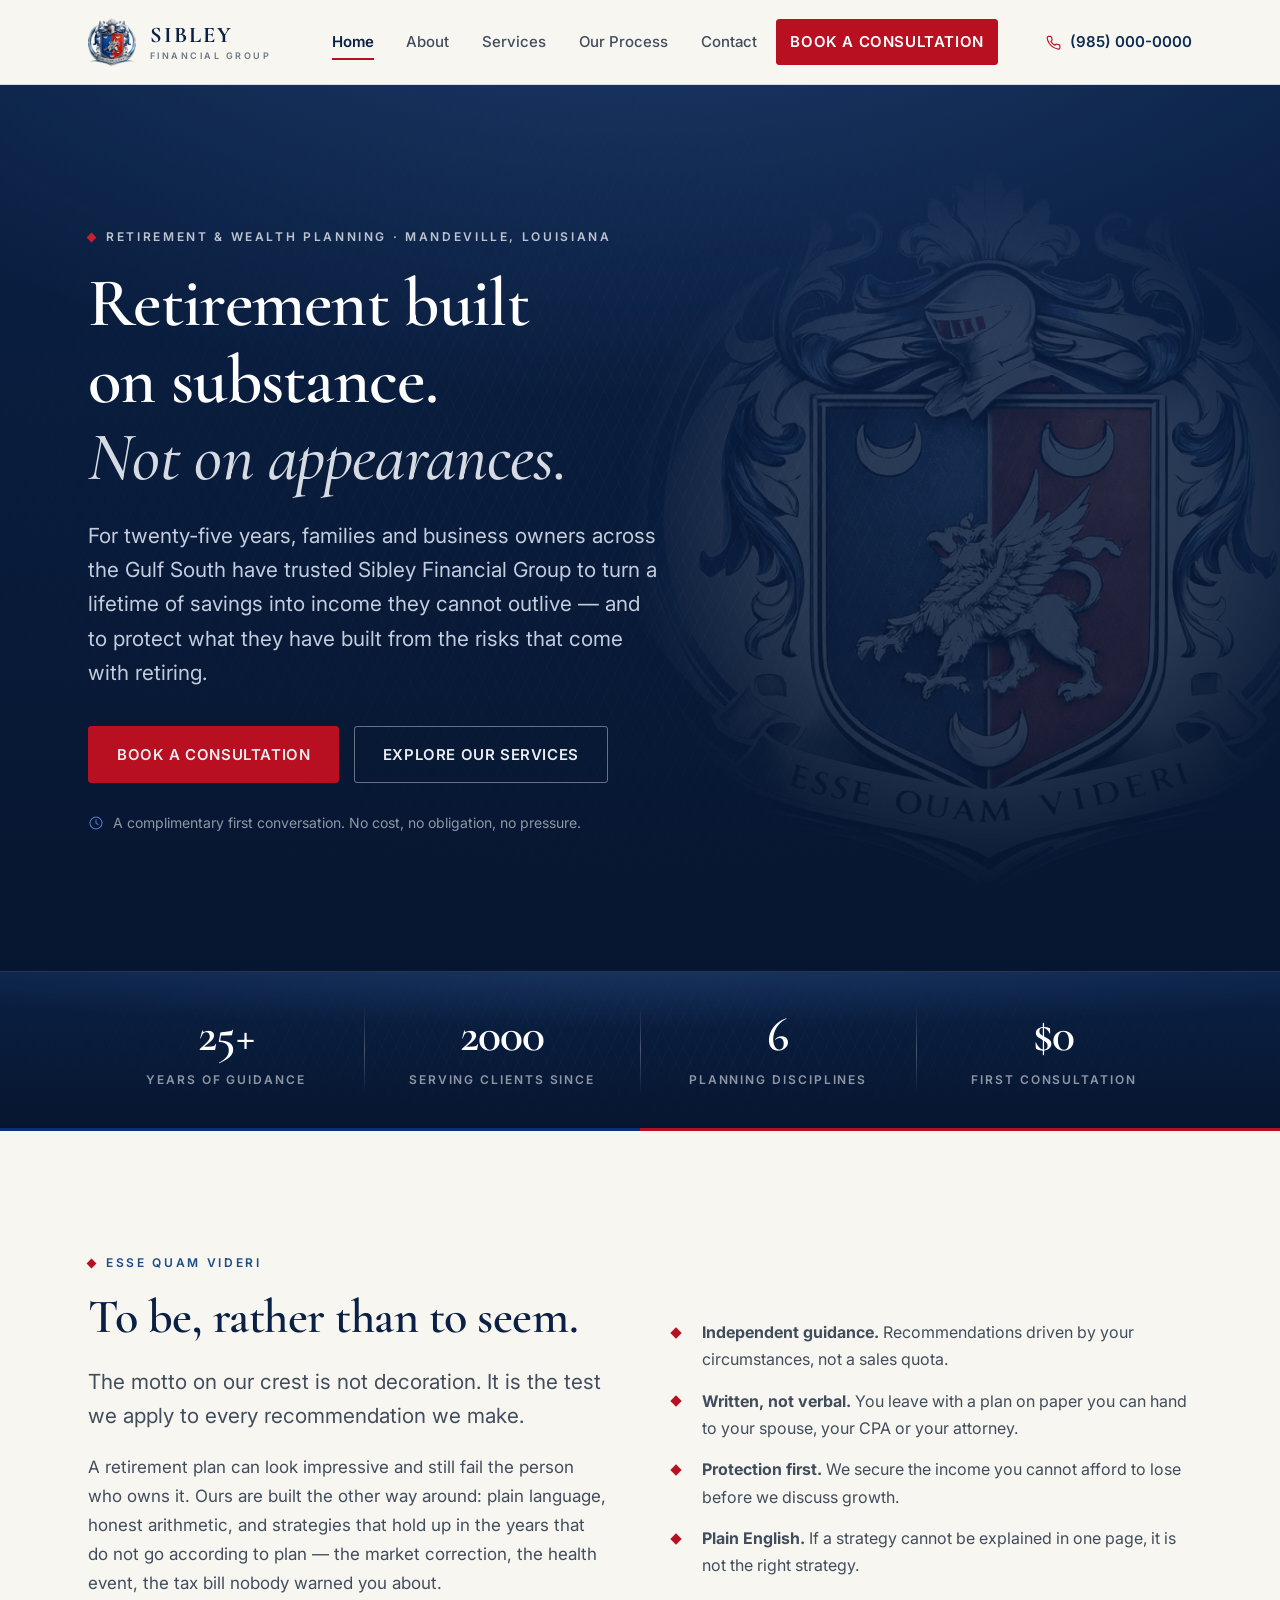
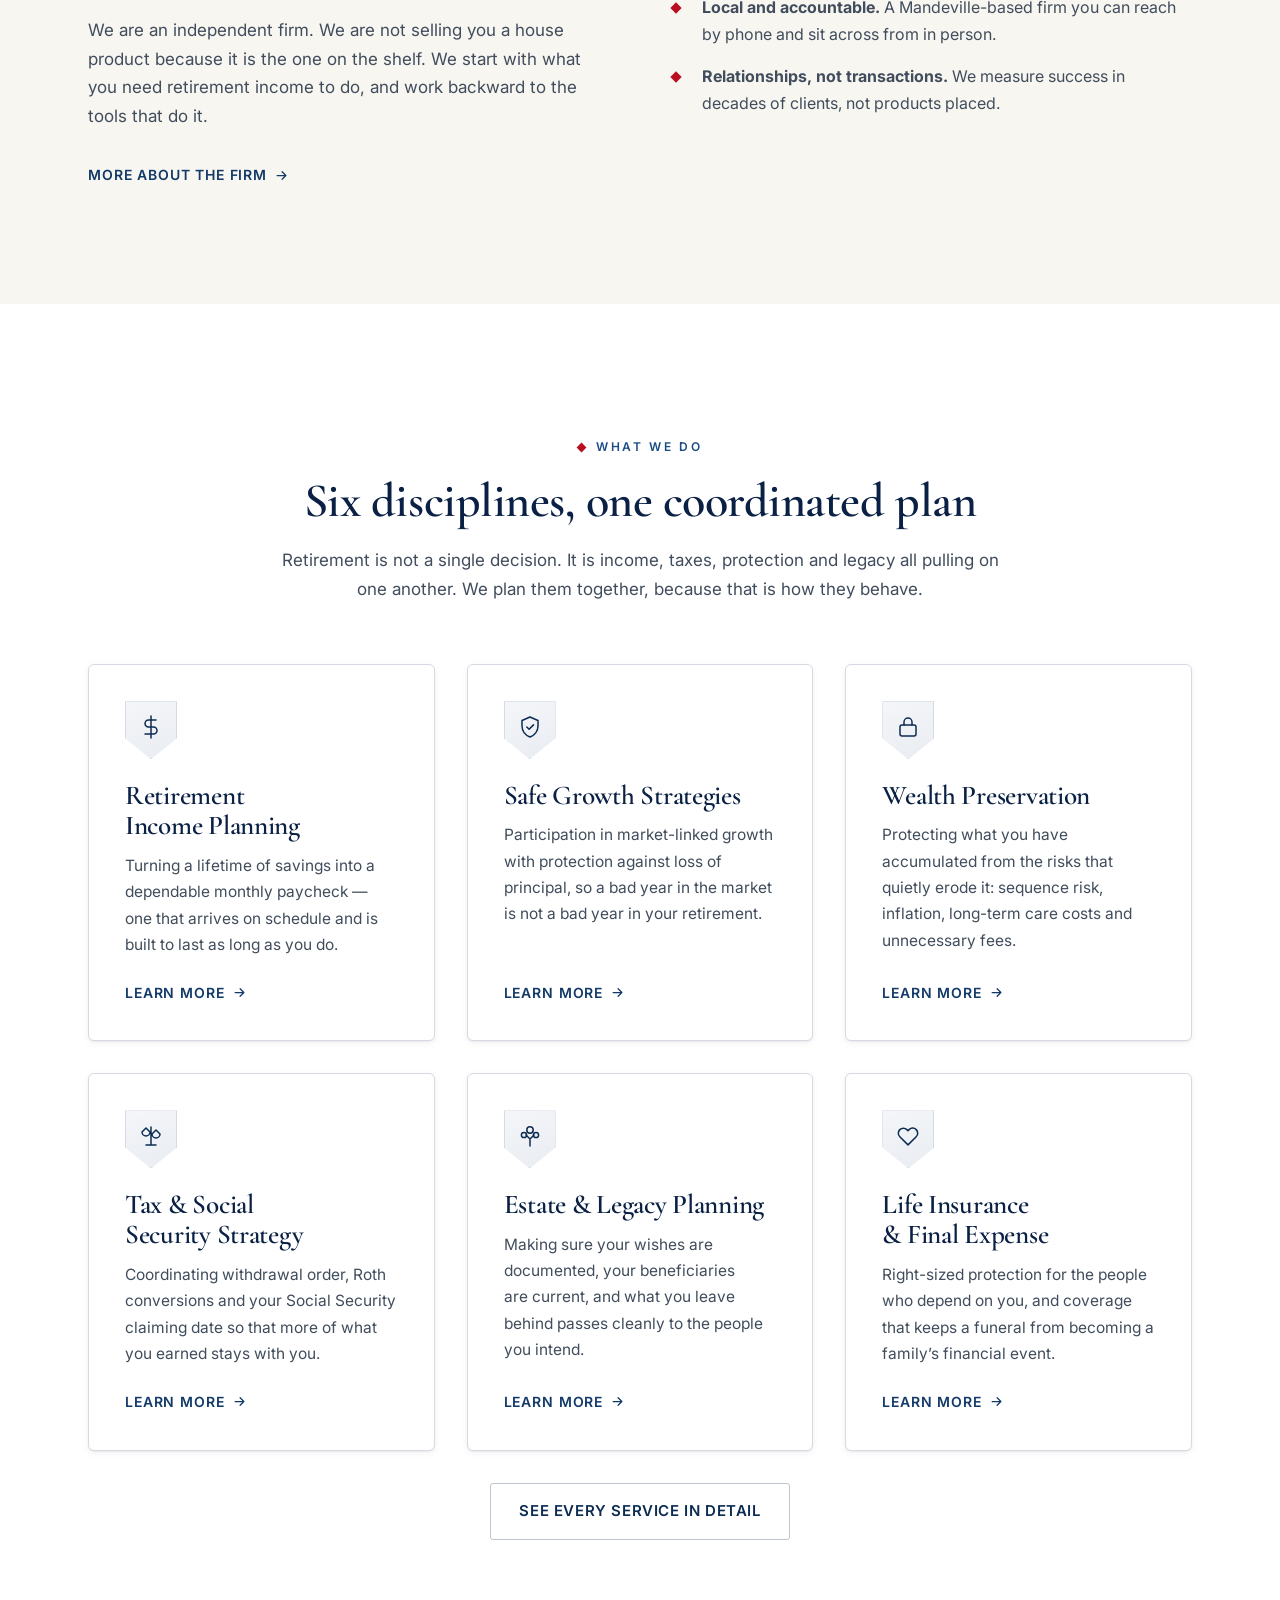
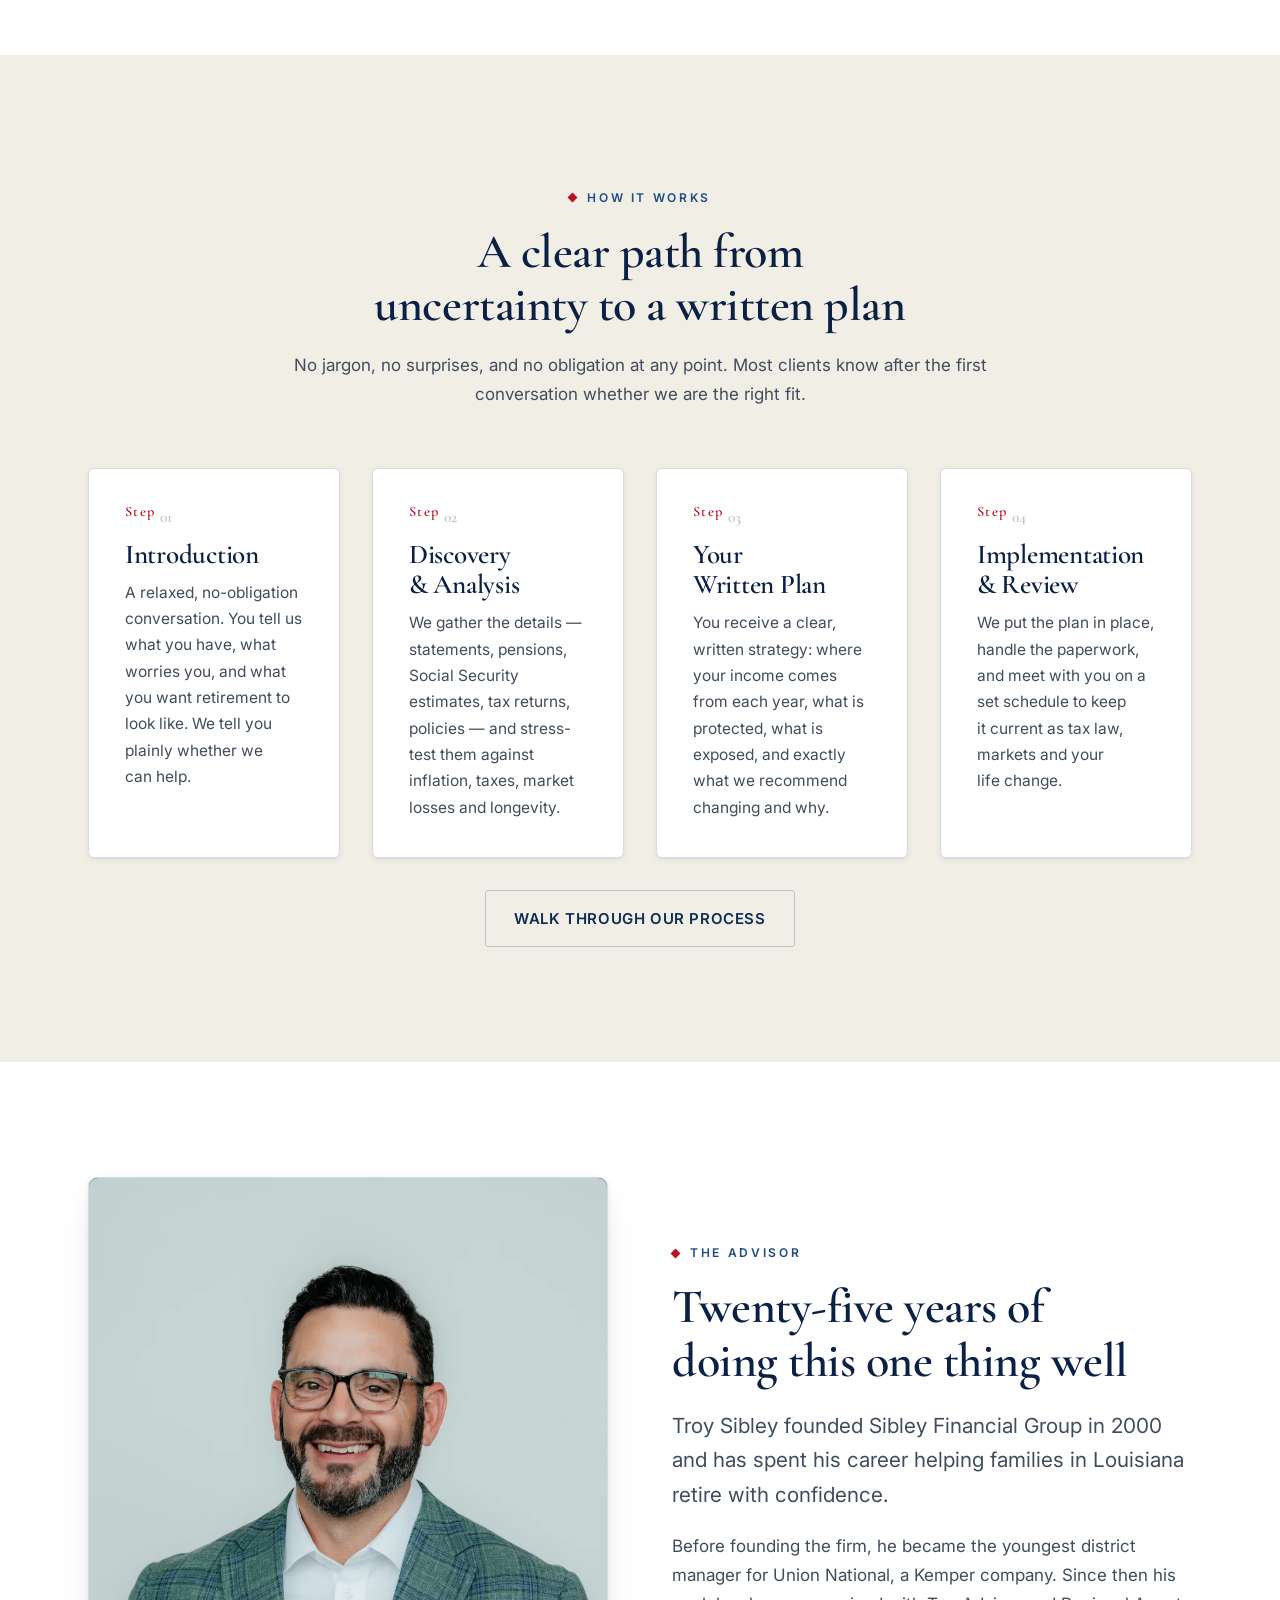
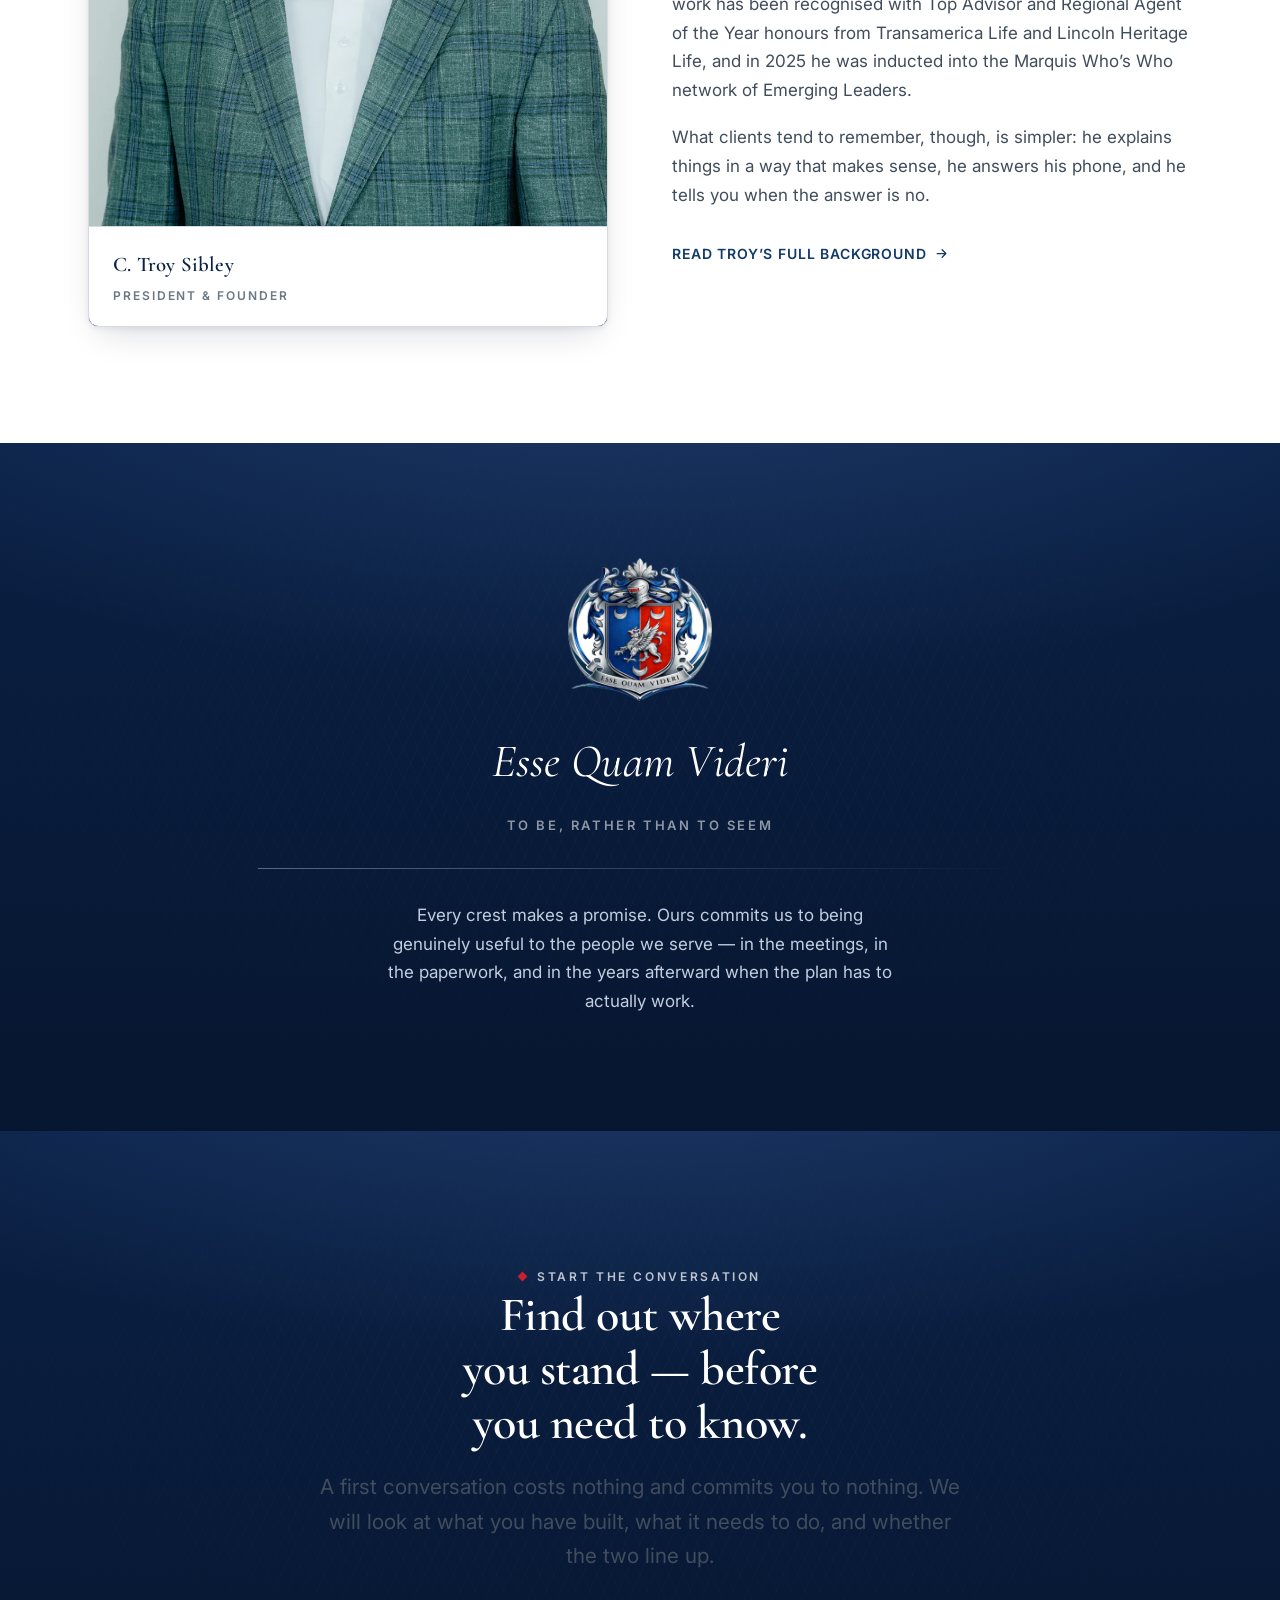
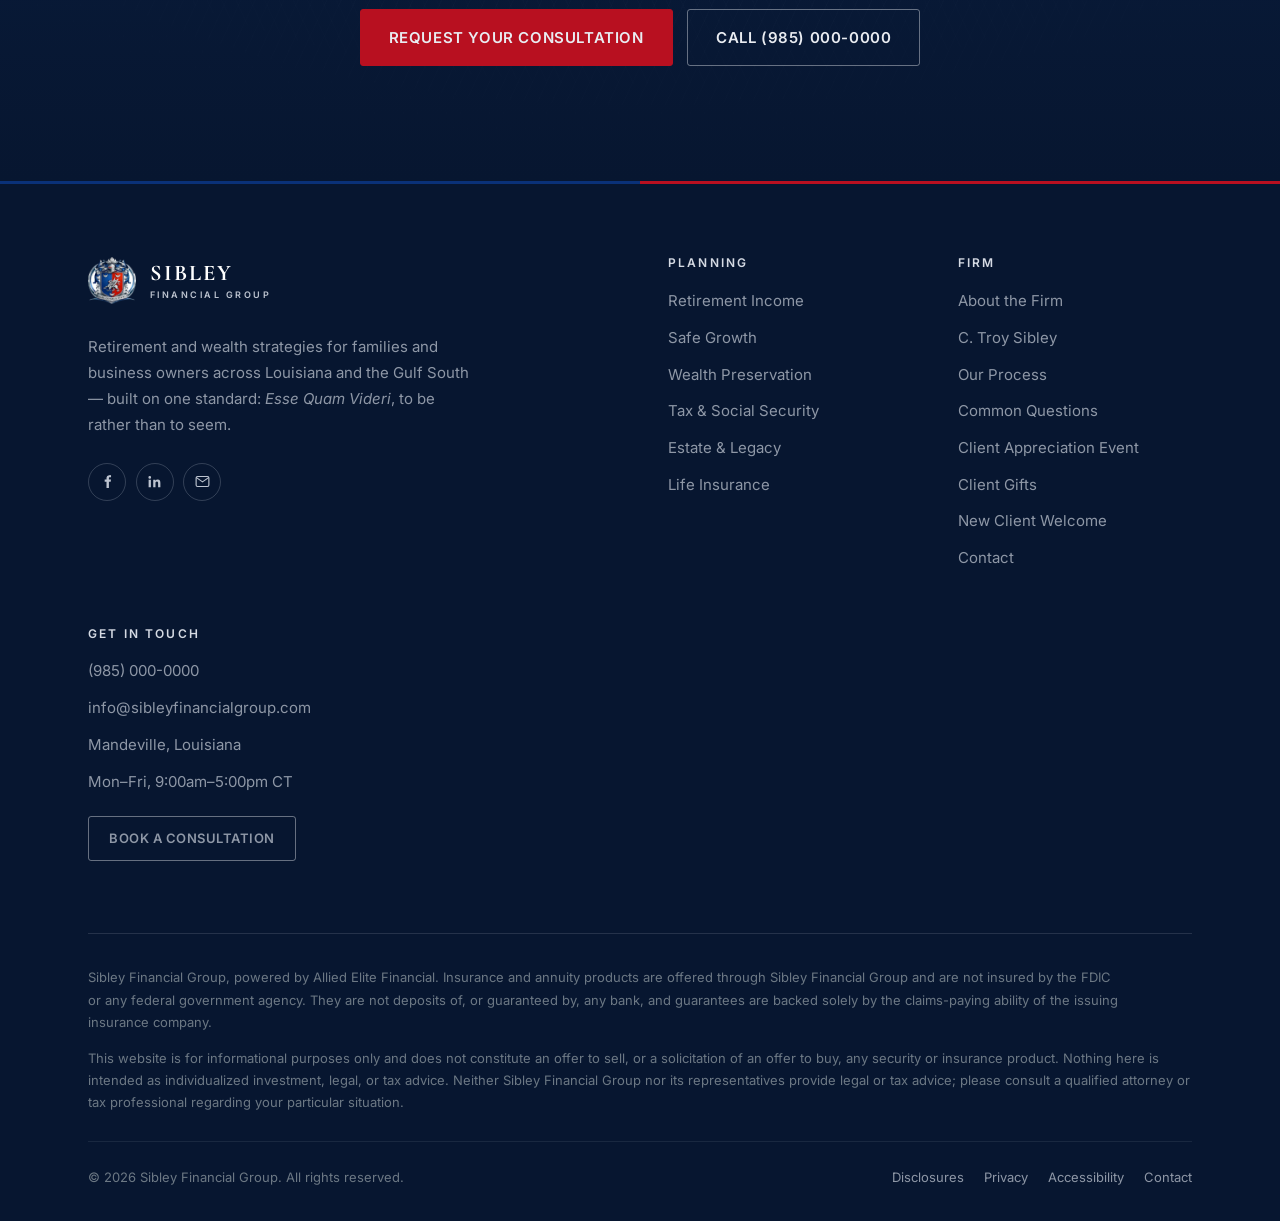
==== commit 3102446a: "Use Troy's studio headshot across the site The home and about pages were still showing the crest pla" ====
--- a/index.html
+++ b/index.html
@@ -248,7 +248,7 @@
   <div class="shell split">
     <div class="reveal">
       <div class="portrait">
-        <div class="portrait__plate"><picture><source srcset="assets/img/logo-lockup-reversed.webp" type="image/webp"><img src="assets/img/logo-lockup-reversed.png" alt="Sibley Financial Group crest and wordmark" loading="lazy" decoding="async"></picture></div>
+        <picture><source srcset="assets/img/troy-sibley.webp" type="image/webp"><img src="assets/img/troy-sibley.jpg" alt="C. Troy Sibley, President and Founder of Sibley Financial Group." width="900" height="1125" loading="lazy" decoding="async"></picture>
         <div class="portrait__caption">
           <strong>C. Troy Sibley</strong>
           <span>President &amp; Founder</span>
--- a/assets/css/styles.css
+++ b/assets/css/styles.css
@@ -507,7 +507,8 @@
   border: 1px solid var(--silver-200); box-shadow: var(--shadow);
   background: linear-gradient(165deg, var(--navy-700), var(--navy-900));
 }
-.portrait img { width: 100%; aspect-ratio: 4 / 5; object-fit: cover; }
+.portrait picture { display: block; width: 100%; }
+.portrait img { width: 100%; aspect-ratio: 4 / 5; object-fit: cover; display: block; }
 .portrait__plate {
   display: grid; place-items: center; text-align: center;
   aspect-ratio: 4 / 5; padding: 2.5rem 1.5rem;
@@ -786,108 +787,366 @@
   letter-spacing: .16em; text-transform: uppercase; color: var(--steel-600);
 }
 
-/* ------------------------------------------------------------- gifts ----- */
-/* Selectable gift cards. The control is a real checkbox inside the label, so
-   selection works with no JavaScript and by keyboard; the script only adds
-   the running count and the choose-up-to-N limit. */
-.gift-grid {
-  display: grid; gap: clamp(1rem, 2vw, 1.5rem);
-  /* Explicit counts: six items in an auto-fit grid land 4 + 2, leaving a
-     ragged second row. Two rows of three reads as a considered set. */
+/* --------------------------------------------------------------- shop ----- */
+/* The gift page reads as a small shop. The control under each product card is
+   still a real checkbox inside a label, so selection works with no JavaScript
+   and by keyboard; the script only adds filtering, the running count and the
+   choose-up-to-N limit. */
+
+/* Category filter */
+.shop-filters {
+  display: flex; flex-wrap: wrap; justify-content: center; gap: .55rem;
+  margin-bottom: clamp(1.75rem, 3vw, 2.5rem);
+}
+.shop-filter {
+  padding: .55rem 1.15rem;
+  font-size: .8125rem; font-weight: 600; letter-spacing: .06em;
+  text-transform: uppercase;
+  color: var(--ink-soft); background: var(--paper);
+  border: 1px solid var(--silver-200); border-radius: 100px;
+  cursor: pointer;
+  transition: color .2s var(--ease), border-color .2s var(--ease), background-color .2s var(--ease);
+}
+.shop-filter:hover { border-color: var(--navy-500); color: var(--navy-800); }
+.shop-filter[aria-pressed="true"] {
+  color: #fff; background: var(--navy-700); border-color: var(--navy-700);
+}
+
+.shop-grid {
+  display: grid; gap: clamp(1rem, 2vw, 1.6rem);
   grid-template-columns: 1fr;
 }
-@media (min-width: 40rem) { .gift-grid { grid-template-columns: repeat(2, 1fr); } }
-@media (min-width: 64rem) { .gift-grid { grid-template-columns: repeat(3, 1fr); } }
-.gift { position: relative; display: block; cursor: pointer; height: 100%; }
-.gift input {
-  position: absolute; width: 1px; height: 1px; opacity: 0;
-  margin: 0; pointer-events: none;
-}
-.gift__inner {
-  position: relative; height: 100%;
+@media (min-width: 34rem) { .shop-grid { grid-template-columns: repeat(2, 1fr); } }
+@media (min-width: 62rem) { .shop-grid { grid-template-columns: repeat(3, 1fr); } }
+@media (min-width: 82rem) { .shop-grid { grid-template-columns: repeat(4, 1fr); } }
+.product[hidden] { display: none; }
+
+.product { position: relative; display: block; cursor: pointer; height: 100%; }
+.product input {
+  position: absolute; width: 1px; height: 1px; opacity: 0; margin: 0; pointer-events: none;
+}
+.product__inner {
+  position: relative; height: 100%; overflow: hidden;
   display: flex; flex-direction: column;
-  padding: clamp(1.5rem, 3vw, 1.9rem);
   background: var(--paper);
   border: 1px solid var(--silver-200);
   border-radius: var(--radius);
   box-shadow: var(--shadow-sm);
-  transition: transform .25s var(--ease), box-shadow .25s var(--ease),
-              border-color .25s var(--ease), background-color .25s var(--ease);
-}
-.gift:hover .gift__inner { transform: translateY(-3px); box-shadow: var(--shadow); }
-.gift input:focus-visible + .gift__inner {
-  outline: 2px solid var(--royal-500); outline-offset: 3px;
-}
-.gift input:checked + .gift__inner {
+  transition: transform .25s var(--ease), box-shadow .25s var(--ease), border-color .25s var(--ease);
+}
+.product:hover .product__inner { transform: translateY(-4px); box-shadow: var(--shadow); }
+.product input:focus-visible + .product__inner { outline: 2px solid var(--royal-500); outline-offset: 3px; }
+.product input:checked + .product__inner {
   border-color: var(--crimson-600);
   box-shadow: 0 0 0 1px var(--crimson-600), var(--shadow);
-  background: #FFFCFC;
-}
-.gift input:disabled + .gift__inner {
-  opacity: .48; cursor: not-allowed; transform: none; box-shadow: var(--shadow-sm);
-}
-.gift input:disabled ~ .gift__inner { pointer-events: none; }
-
-/* Tick badge, empty until the item is chosen */
-.gift__tick {
-  position: absolute; top: 1rem; right: 1rem;
-  width: 26px; height: 26px; border-radius: 50%;
-  border: 1.5px solid var(--silver-300);
+}
+.product input:disabled + .product__inner { opacity: .46; cursor: not-allowed; transform: none; }
+.product input:disabled ~ .product__inner { pointer-events: none; }
+
+/* Product shot. Until real photography exists this shows the crest on a tinted
+   ground; swapping in an <img> needs no other change. */
+.product__media {
+  position: relative; aspect-ratio: 4 / 3; overflow: hidden;
   display: grid; place-items: center;
-  color: transparent; background: var(--paper);
-  transition: background-color .2s var(--ease), border-color .2s var(--ease), color .2s var(--ease);
-}
-.gift input:checked + .gift__inner .gift__tick {
-  background: var(--crimson-600); border-color: var(--crimson-600); color: #fff;
-}
-.gift--feature .gift__inner {
-  border-color: var(--gameday-gold);
-  background: linear-gradient(180deg, rgba(253, 208, 35, .10), transparent 45%);
-}
-.gift--feature input:checked + .gift__inner {
-  border-color: var(--crimson-600);
-  background: linear-gradient(180deg, rgba(253, 208, 35, .12), #FFFCFC 45%);
-}
-.gift__flag {
-  position: absolute; top: 1rem; left: 0;
-  padding: .3rem .85rem .3rem .95rem;
-  font-size: .625rem; font-weight: 700;
-  letter-spacing: .16em; text-transform: uppercase;
+  background:
+    repeating-linear-gradient(135deg, rgba(255,255,255,.05) 0 1px, transparent 1px 12px),
+    linear-gradient(155deg, var(--tile-a, var(--navy-600)), var(--tile-b, var(--navy-900)));
+  border-bottom: 1px solid var(--silver-200);
+}
+/* Tinted by category so twelve cards do not read as twelve identical tiles.
+   Each tile also carries a soft vignette to lift the crest off the ground. */
+.product__media::after {
+  content: ""; position: absolute; inset: 0;
+  background: radial-gradient(70% 60% at 50% 45%, rgba(255,255,255,.14), transparent 70%);
+}
+.product[data-category="Apparel"]      { --tile-a: #1B4C86; --tile-b: #0A2044; }
+.product[data-category="Drinkware"]    { --tile-a: #1B4FA0; --tile-b: #071630; }
+.product[data-category="Bags &amp; Gear"],
+.product[data-category="Bags & Gear"]  { --tile-a: #8E1420; --tile-b: #3A0A12; }
+.product[data-category="Experiences"]  { --tile-a: #5B2A96; --tile-b: #1B1040; }
+.product__media picture { display: block; width: 100%; height: 100%; }
+.product__media img { width: 100%; height: 100%; object-fit: cover; display: block; }
+.product__media .product__crest {
+  position: relative; z-index: 1;
+  width: 46%; max-width: 7.5rem; height: auto;
+  object-fit: contain; opacity: .92;
+  filter: drop-shadow(0 8px 18px rgba(0, 0, 0, .45));
+}
+
+.product__body { display: flex; flex-direction: column; flex: 1; padding: 1.35rem 1.25rem 1.4rem; }
+.product__name {
+  font-family: var(--font-display); font-size: 1.3rem; font-weight: 600;
+  color: var(--navy-800); line-height: 1.25; margin-bottom: .35rem;
+}
+.product__desc { font-size: .875rem; line-height: 1.6; color: var(--ink-mute); }
+.product__price {
+  display: inline-flex; align-self: flex-start; margin-top: .85rem;
+  padding: .25rem .6rem;
+  font-size: .625rem; font-weight: 700; letter-spacing: .14em;
+  text-transform: uppercase; color: var(--navy-700);
+  background: var(--silver-050); border: 1px solid var(--silver-200);
+  border-radius: 100px;
+}
+.product__opt { margin-top: .9rem; }
+.product__opt label {
+  display: block; margin-bottom: .3rem;
+  font-size: .625rem; font-weight: 600; letter-spacing: .14em;
+  text-transform: uppercase; color: var(--steel-600);
+}
+.product__opt select {
+  width: 100%; padding: .5rem .65rem; font-size: .875rem;
+  background: var(--silver-050);
+  border: 1px solid var(--silver-200); border-radius: var(--radius-sm);
+}
+
+/* The label's own "button" — styled, not a real button, so the checkbox stays
+   the single source of truth. */
+.product__action {
+  margin-top: auto; padding-top: 1.1rem;
+  display: flex; align-items: center; justify-content: center; gap: .5rem;
+  min-height: 2.6rem;
+  font-size: .8125rem; font-weight: 600; letter-spacing: .06em; text-transform: uppercase;
+  color: var(--navy-700); background: transparent;
+  border: 1px solid var(--silver-300); border-radius: var(--radius-sm);
+  padding: .72rem 1rem;
+  transition: color .2s var(--ease), background-color .2s var(--ease), border-color .2s var(--ease);
+}
+.product:hover .product__action { border-color: var(--navy-700); }
+.product__action .added, .product__action svg { display: none; }
+.product input:checked + .product__inner .product__action {
+  color: #fff; background: var(--crimson-600); border-color: var(--crimson-600);
+}
+.product input:checked + .product__inner .product__action .add { display: none; }
+.product input:checked + .product__inner .product__action .added,
+.product input:checked + .product__inner .product__action svg { display: inline; }
+.product input:disabled + .product__inner .product__action { border-style: dashed; }
+
+.product__flag {
+  position: absolute; top: .85rem; left: 0; z-index: 2;
+  padding: .3rem .85rem .3rem .9rem;
+  font-size: .625rem; font-weight: 700; letter-spacing: .14em; text-transform: uppercase;
   color: #1B1040; background: var(--gameday-gold);
   clip-path: polygon(0 0, 100% 0, calc(100% - 9px) 50%, 100% 100%, 0 100%);
   padding-right: 1.3rem;
 }
-.gift--feature .gift__name { padding-top: .5rem; }
-
-.gift__name {
-  font-family: var(--font-display); font-size: 1.25rem; font-weight: 600;
-  color: var(--navy-800); margin-bottom: .45rem; padding-right: 2rem;
-}
-.gift__desc { font-size: .9375rem; color: var(--ink-mute); }
-.gift__opt { margin-top: auto; padding-top: 1.1rem; }
-.gift__opt label {
-  display: block; margin-bottom: .35rem;
-  font-size: .6875rem; font-weight: 600; letter-spacing: .14em;
-  text-transform: uppercase; color: var(--steel-600);
-}
-.gift__opt select {
-  width: 100%; padding: .55rem .7rem; font-size: .9375rem;
-  background: var(--silver-050);
-  border: 1px solid var(--silver-200); border-radius: var(--radius-sm);
-}
-
-/* Running tally of how many have been chosen */
-.gift-counter {
-  position: sticky; bottom: 1rem; z-index: 5;
+
+/* Basket bar */
+.shop-bar {
+  position: sticky; bottom: 1rem; z-index: 6;
   display: flex; flex-wrap: wrap; align-items: center; justify-content: space-between;
-  gap: 1rem; margin-top: 2rem;
-  padding: 1rem 1.35rem;
+  gap: 1rem; margin-top: 2rem; padding: 1rem 1.35rem;
   background: var(--navy-800); color: var(--ink-invert);
   border-radius: var(--radius); box-shadow: var(--shadow-lg);
 }
-.gift-counter p { font-size: .9375rem; }
-.gift-counter strong { color: #fff; font-weight: 600; }
-.gift-counter__full { color: #FFD6DA; }
+.shop-bar p { font-size: .9375rem; }
+.shop-bar strong { color: #fff; font-weight: 600; }
+.shop-bar__full { color: #FFD6DA; }
+.shop-bar__items { font-size: .8125rem; color: var(--silver-300); }
+
+/* --------------------------------------------------------- game day ------ */
+/* Purple-and-gold treatment for the event page. Kept to accents so the
+   firm's own navy/crimson identity still leads. */
+.tincture-rule--gameday {
+  background: linear-gradient(90deg,
+    var(--gameday-purple) 0 50%, var(--gameday-gold) 50% 100%);
+}
+.gameday-hero {
+  background:
+    radial-gradient(120% 95% at 50% -25%, rgba(120, 70, 180, .42), transparent 62%),
+    radial-gradient(85% 70% at 88% 12%, rgba(253, 208, 35, .16), transparent 60%),
+    linear-gradient(180deg, #1B1040 0%, var(--navy-900) 82%);
+}
+.gameday-hero .eyebrow--invert::before { background: var(--gameday-gold); }
+
+/* Photographic hero. The scrim is weighted to the left so the headline keeps
+   its contrast over the bright part of the picture. */
+.hero--photo { isolation: isolate; }
+.hero--photo .hero__photo {
+  position: absolute; inset: 0; z-index: -2;
+  width: 100%; height: 100%; object-fit: cover; object-position: 62% 42%;
+}
+.hero--photo::after {
+  content: ""; position: absolute; inset: 0; z-index: -1; pointer-events: none;
+  background:
+    linear-gradient(98deg,
+      rgba(7, 18, 46, .97) 0%,
+      rgba(7, 18, 46, .93) 30%,
+      rgba(20, 14, 58, .72) 55%,
+      rgba(27, 16, 64, .42) 78%,
+      rgba(27, 16, 64, .30) 100%),
+    linear-gradient(180deg, rgba(7, 18, 46, .55) 0%, transparent 28%, rgba(7, 18, 46, .5) 100%);
+}
+.hero--photo .hero__watermark { display: none; }
+/* The gift lineup spreads its products across the frame, so it is held
+   slightly right of centre to keep them clear of the headline. */
+.hero--lineup .hero__photo { object-position: 62% 52%; }
+@media (max-width: 47.99rem) {
+  /* On a narrow screen the text sits over the whole frame, so darken it evenly. */
+  .hero--photo::after {
+    background: linear-gradient(180deg, rgba(7, 18, 46, .92) 0%, rgba(14, 12, 48, .88) 60%, rgba(7, 18, 46, .95) 100%);
+  }
+  .hero--photo .hero__photo { object-position: 60% 40%; }
+}
+.gameday-hero h1 .accent { color: var(--gameday-gold); }
+
+.pennant {
+  display: inline-flex; align-items: center; gap: .55rem;
+  padding: .45rem 1rem .45rem .8rem;
+  margin-bottom: 1.35rem;
+  font-size: .75rem; font-weight: 700;
+  letter-spacing: .18em; text-transform: uppercase;
+  color: #1B1040; background: var(--gameday-gold);
+  clip-path: polygon(0 0, 100% 0, calc(100% - 12px) 50%, 100% 100%, 0 100%);
+  padding-right: 1.6rem;
+}
+.eyebrow--gold { color: var(--gameday-gold); }
+.eyebrow--gold::before { background: var(--gameday-gold); }
+
+/* Photo slots. Replace each <div class="photo-slot"> with an <img> of the
+   same aspect ratio; no placeholder image files are shipped. */
+.photo-strip {
+  display: grid; gap: clamp(.75rem, 1.5vw, 1.15rem);
+  grid-template-columns: 1fr;
+}
+@media (min-width: 40rem) { .photo-strip { grid-template-columns: repeat(2, 1fr); } }
+@media (min-width: 64rem) { .photo-strip { grid-template-columns: repeat(4, 1fr); } }
+.photo-strip > * { border-radius: var(--radius); overflow: hidden; }
+.photo-strip img { width: 100%; height: 100%; object-fit: cover; aspect-ratio: 3 / 4; display: block; }
+.photo-strip figure { position: relative; margin: 0; height: 100%; overflow: hidden; }
+/* <picture> is inline by default, so height:100% on the <img> inside resolves
+   against nothing and the lead image fails to fill its 2x2 cell. Scoped to
+   <figure> so it does not also stretch the crest inside an empty slot. */
+.photo-strip figure picture { display: block; width: 100%; height: 100%; }
+.photo-strip figcaption {
+  position: absolute; left: 0; right: 0; bottom: 0;
+  padding: 2.5rem .95rem .8rem;
+  font-size: .75rem; line-height: 1.5; color: #fff;
+  background: linear-gradient(180deg, transparent, rgba(7, 18, 46, .85));
+}
+/* Lead image spans a 2x2 block so the four portraits fill the remaining
+   columns exactly; a plain column span strands the last one on its own row.
+   At two columns it goes full width instead, leaving a clean 2x2 below. */
+@media (min-width: 40rem) and (max-width: 63.99rem) {
+  .photo-strip > :first-child { grid-column: span 2; }
+  .photo-strip > :first-child .photo-slot,
+  .photo-strip > :first-child img { aspect-ratio: 3 / 2; }
+}
+@media (min-width: 64rem) {
+  .photo-strip > :first-child { grid-column: span 2; grid-row: span 2; }
+  .photo-strip > :first-child .photo-slot,
+  .photo-strip > :first-child img { aspect-ratio: auto; height: 100%; }
+}
+.photo-slot {
+  position: relative; aspect-ratio: 3 / 4; overflow: hidden;
+  display: grid; place-content: center; justify-items: center; gap: .8rem;
+  padding: 1.25rem 1rem; text-align: center;
+  background:
+    repeating-linear-gradient(135deg, rgba(255,255,255,.028) 0 1px, transparent 1px 12px),
+    linear-gradient(165deg, var(--navy-700), var(--navy-900));
+  border: 1px solid rgba(189, 196, 208, .22);
+}
+/* Needs to outspecify `.photo-strip img`, which otherwise stretches the crest
+   to fill the slot and pushes the caption out of the frame. */
+.photo-strip .photo-slot__crest,
+.photo-slot__crest {
+  width: min(5rem, 38%); height: auto;
+  aspect-ratio: auto; object-fit: contain;
+  opacity: .5;
+}
+.photo-slot__label {
+  font-size: .75rem; line-height: 1.6; color: var(--silver-500);
+  max-width: 22ch;
+}
+.photo-slot__label strong { display: block; color: var(--silver-200); margin-bottom: .3rem; }
+
+/* Slot for an officially licensed partner mark, if one is ever granted */
+.mark-slot {
+  display: inline-grid; place-items: center; gap: .5rem;
+  padding: 1.1rem 1.6rem; text-align: center;
+  border: 1px dashed rgba(253, 208, 35, .5);
+  border-radius: var(--radius);
+  background: rgba(253, 208, 35, .06);
+  font-size: .75rem; line-height: 1.6; color: var(--silver-300);
+  max-width: 24rem;
+}
+
+/* ---------------------------------------------------- full-bleed bands --- */
+/* A photograph running edge to edge, with the copy sitting on it. Used to
+   break up the long campaign pages so they never read as a wall of cards. */
+.band {
+  position: relative; isolation: isolate; overflow: hidden;
+  min-height: clamp(22rem, 46vw, 34rem);
+  display: grid; place-items: center;
+  padding-block: clamp(3.5rem, 8vw, 6rem);
+  text-align: center;
+}
+.band > picture, .band > img {
+  position: absolute; inset: 0; z-index: -2;
+  width: 100%; height: 100%;
+}
+.band > picture > img, .band > img { width: 100%; height: 100%; object-fit: cover; display: block; }
+.band::after {
+  content: ""; position: absolute; inset: 0; z-index: -1;
+  /* Dark where the copy sits, clearing towards the edges so the photograph
+     still reads. Tuned against measured contrast, not by eye: the gold cite
+     is small text and needs a genuinely dark ground under it. */
+  background:
+    radial-gradient(58% 62% at 50% 50%,
+      rgba(7, 18, 46, .90) 0%,
+      rgba(7, 18, 46, .84) 45%,
+      rgba(7, 18, 46, .52) 85%,
+      rgba(7, 18, 46, .46) 100%),
+    linear-gradient(180deg, rgba(7, 18, 46, .42), transparent 36%, rgba(7, 18, 46, .48));
+}
+.band h2 { color: #fff; max-width: 18ch; margin-inline: auto; }
+.band p { color: var(--silver-200); max-width: 46ch; margin-inline: auto; }
+.band .eyebrow { justify-content: center; }
+.band__quote {
+  font-family: var(--font-display); font-style: italic;
+  font-size: clamp(1.6rem, 3.6vw, 2.6rem); line-height: 1.25;
+  color: #fff; max-width: 22ch; margin-inline: auto;
+}
+.band__cite {
+  display: block; margin-top: 1.4rem;
+  font-size: .75rem; font-weight: 600; letter-spacing: .2em;
+  text-transform: uppercase; color: var(--gameday-gold);
+}
+
+/* Editorial gallery: photographs at real size, not thumbnails */
+.gallery {
+  display: grid; gap: clamp(.65rem, 1.2vw, 1rem);
+  grid-template-columns: 1fr;
+}
+@media (min-width: 46rem) { .gallery { grid-template-columns: repeat(6, 1fr); } }
+.gallery figure {
+  position: relative; margin: 0; overflow: hidden;
+  border-radius: var(--radius);
+}
+.gallery picture { display: block; width: 100%; height: 100%; }
+.gallery img {
+  width: 100%; height: 100%; object-fit: cover; display: block;
+  transition: transform .6s var(--ease);
+}
+.gallery figure:hover img { transform: scale(1.04); }
+.gallery figcaption {
+  position: absolute; left: 0; right: 0; bottom: 0;
+  padding: 3rem 1.15rem 1rem;
+  font-size: .8125rem; font-weight: 600; letter-spacing: .04em; color: #fff;
+  background: linear-gradient(180deg, transparent, rgba(7, 18, 46, .88));
+}
+/* Sized for the three photographs on the event page: a wide lead and a
+   portrait fill the first row (4 + 2), then a full-width banner. Adding a
+   fourth and fifth photo? Give them span 2 and span 4 so the rows stay full. */
+@media (min-width: 46rem) {
+  .gallery figure:nth-child(1) { grid-column: span 4; aspect-ratio: 16 / 10; }
+  .gallery figure:nth-child(2) { grid-column: span 2; aspect-ratio: 4 / 5; }
+  .gallery figure:nth-child(3) { grid-column: span 6; aspect-ratio: 24 / 7; }
+  .gallery figure:nth-child(4) { grid-column: span 2; aspect-ratio: 4 / 5; }
+  .gallery figure:nth-child(5) { grid-column: span 4; aspect-ratio: 16 / 10; }
+}
+@media (max-width: 45.99rem) {
+  .gallery figure { aspect-ratio: 4 / 3; }
+}
 
 /* ------------------------------------------------------------ welcome ---- */
 /* Video frame. Holds a poster until the real recording is available; see the
@@ -900,10 +1159,11 @@
   background: linear-gradient(165deg, var(--navy-700), var(--navy-900));
   display: grid; place-items: center;
 }
-.video-frame > img, .video-frame > video, .video-frame > iframe {
+.video-frame > picture, .video-frame > img, .video-frame > video, .video-frame > iframe {
   position: absolute; inset: 0; width: 100%; height: 100%;
   object-fit: cover; border: 0;
 }
+.video-frame > picture > img { width: 100%; height: 100%; object-fit: cover; display: block; }
 .video-frame__play {
   position: relative; z-index: 2;
   width: clamp(64px, 9vw, 86px); aspect-ratio: 1; border-radius: 50%;
@@ -957,85 +1217,6 @@
 .box-contents li { display: flex; gap: .9rem; align-items: flex-start; font-size: 1rem; }
 .box-contents svg { flex: none; margin-top: .3rem; color: var(--crimson-600); }
 .box-contents strong { color: var(--navy-800); }
-
-/* --------------------------------------------------------- game day ------ */
-/* Purple-and-gold treatment for the event page. Kept to accents so the
-   firm's own navy/crimson identity still leads. */
-.tincture-rule--gameday {
-  background: linear-gradient(90deg,
-    var(--gameday-purple) 0 50%, var(--gameday-gold) 50% 100%);
-}
-.gameday-hero {
-  background:
-    radial-gradient(120% 95% at 50% -25%, rgba(120, 70, 180, .42), transparent 62%),
-    radial-gradient(85% 70% at 88% 12%, rgba(253, 208, 35, .16), transparent 60%),
-    linear-gradient(180deg, #1B1040 0%, var(--navy-900) 82%);
-}
-.gameday-hero .eyebrow--invert::before { background: var(--gameday-gold); }
-.gameday-hero h1 .accent { color: var(--gameday-gold); }
-
-.pennant {
-  display: inline-flex; align-items: center; gap: .55rem;
-  padding: .45rem 1rem .45rem .8rem;
-  margin-bottom: 1.35rem;
-  font-size: .75rem; font-weight: 700;
-  letter-spacing: .18em; text-transform: uppercase;
-  color: #1B1040; background: var(--gameday-gold);
-  clip-path: polygon(0 0, 100% 0, calc(100% - 12px) 50%, 100% 100%, 0 100%);
-  padding-right: 1.6rem;
-}
-.eyebrow--gold { color: var(--gameday-gold); }
-.eyebrow--gold::before { background: var(--gameday-gold); }
-
-/* Photo slots. Replace each <div class="photo-slot"> with an <img> of the
-   same aspect ratio; no placeholder image files are shipped. */
-.photo-strip {
-  display: grid; gap: clamp(.75rem, 1.5vw, 1.15rem);
-  grid-template-columns: 1fr;
-}
-@media (min-width: 40rem) { .photo-strip { grid-template-columns: repeat(2, 1fr); } }
-@media (min-width: 64rem) { .photo-strip { grid-template-columns: repeat(4, 1fr); } }
-.photo-strip > * { border-radius: var(--radius); overflow: hidden; }
-.photo-strip img { width: 100%; height: 100%; object-fit: cover; aspect-ratio: 3 / 4; }
-/* Lead image spans a 2x2 block so the four portraits fill the remaining
-   columns exactly; a plain column span strands the last one on its own row.
-   At two columns it goes full width instead, leaving a clean 2x2 below. */
-@media (min-width: 40rem) and (max-width: 63.99rem) {
-  .photo-strip > :first-child { grid-column: span 2; }
-  .photo-strip > :first-child .photo-slot,
-  .photo-strip > :first-child img { aspect-ratio: 3 / 2; }
-}
-@media (min-width: 64rem) {
-  .photo-strip > :first-child { grid-column: span 2; grid-row: span 2; }
-  .photo-strip > :first-child .photo-slot,
-  .photo-strip > :first-child img { aspect-ratio: auto; height: 100%; }
-}
-.photo-slot {
-  position: relative; aspect-ratio: 3 / 4;
-  display: grid; place-items: center; gap: .9rem;
-  padding: 1.5rem 1.25rem; text-align: center;
-  background:
-    repeating-linear-gradient(135deg, rgba(255,255,255,.028) 0 1px, transparent 1px 12px),
-    linear-gradient(165deg, var(--navy-700), var(--navy-900));
-  border: 1px solid rgba(189, 196, 208, .22);
-}
-.photo-slot__crest { width: min(6rem, 45%); opacity: .5; }
-.photo-slot__label {
-  font-size: .75rem; line-height: 1.6; color: var(--silver-500);
-  max-width: 22ch;
-}
-.photo-slot__label strong { display: block; color: var(--silver-200); margin-bottom: .3rem; }
-
-/* Slot for an officially licensed partner mark, if one is ever granted */
-.mark-slot {
-  display: inline-grid; place-items: center; gap: .5rem;
-  padding: 1.1rem 1.6rem; text-align: center;
-  border: 1px dashed rgba(253, 208, 35, .5);
-  border-radius: var(--radius);
-  background: rgba(253, 208, 35, .06);
-  font-size: .75rem; line-height: 1.6; color: var(--silver-300);
-  max-width: 24rem;
-}
 
 /* ------------------------------------------------------------- utilities - */
 .text-center { text-align: center; }
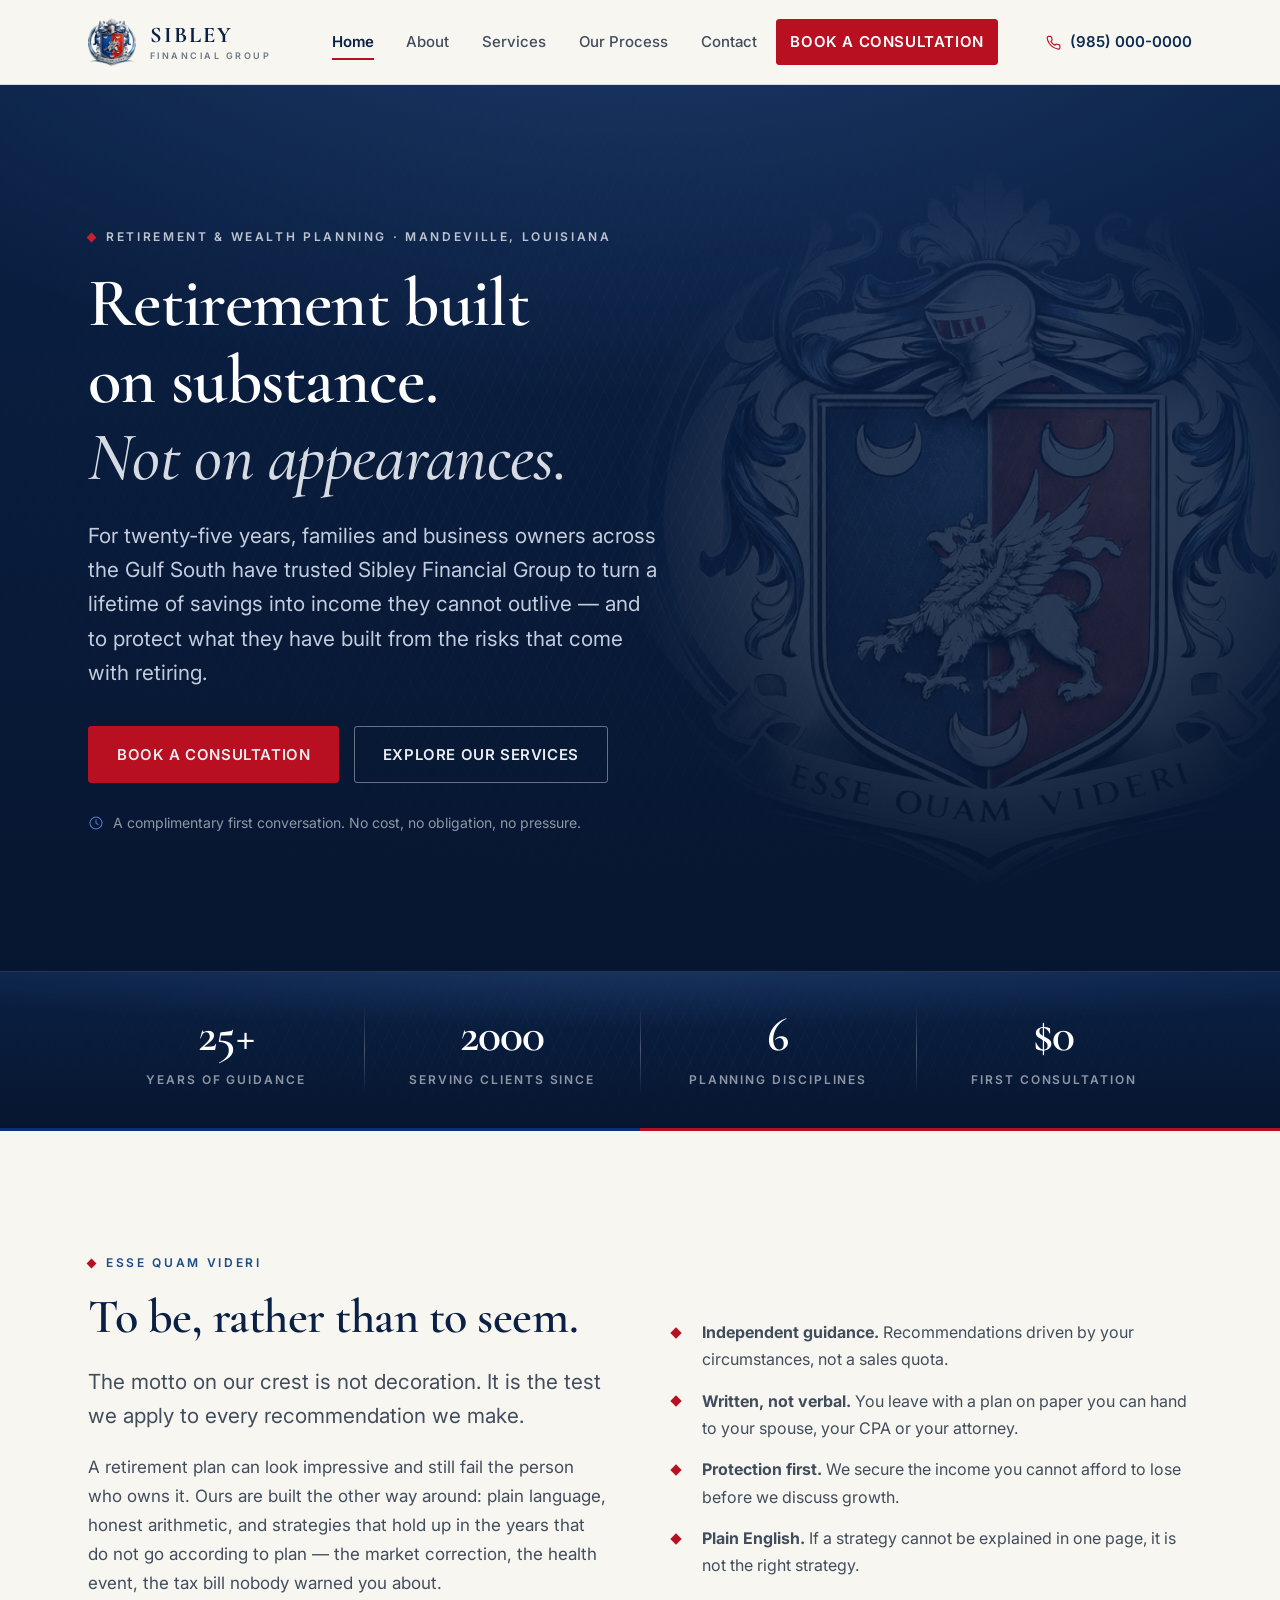
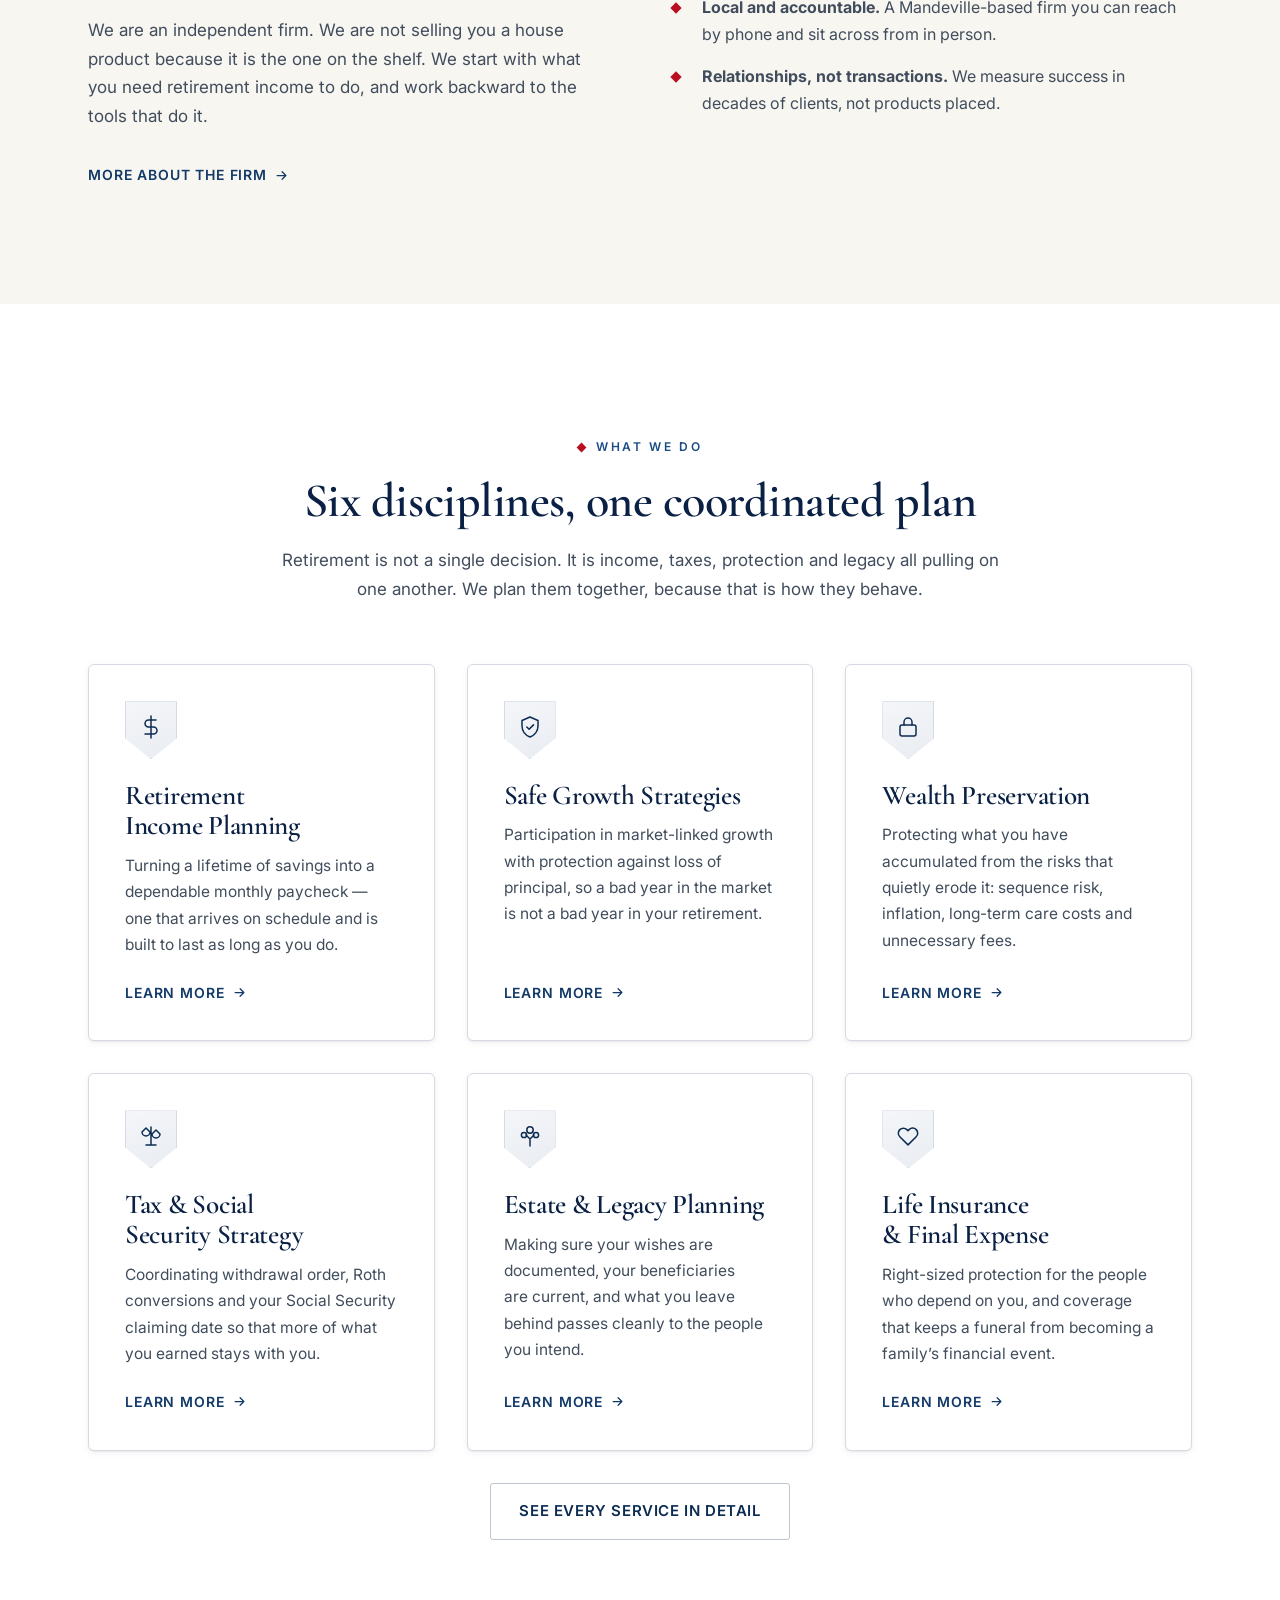
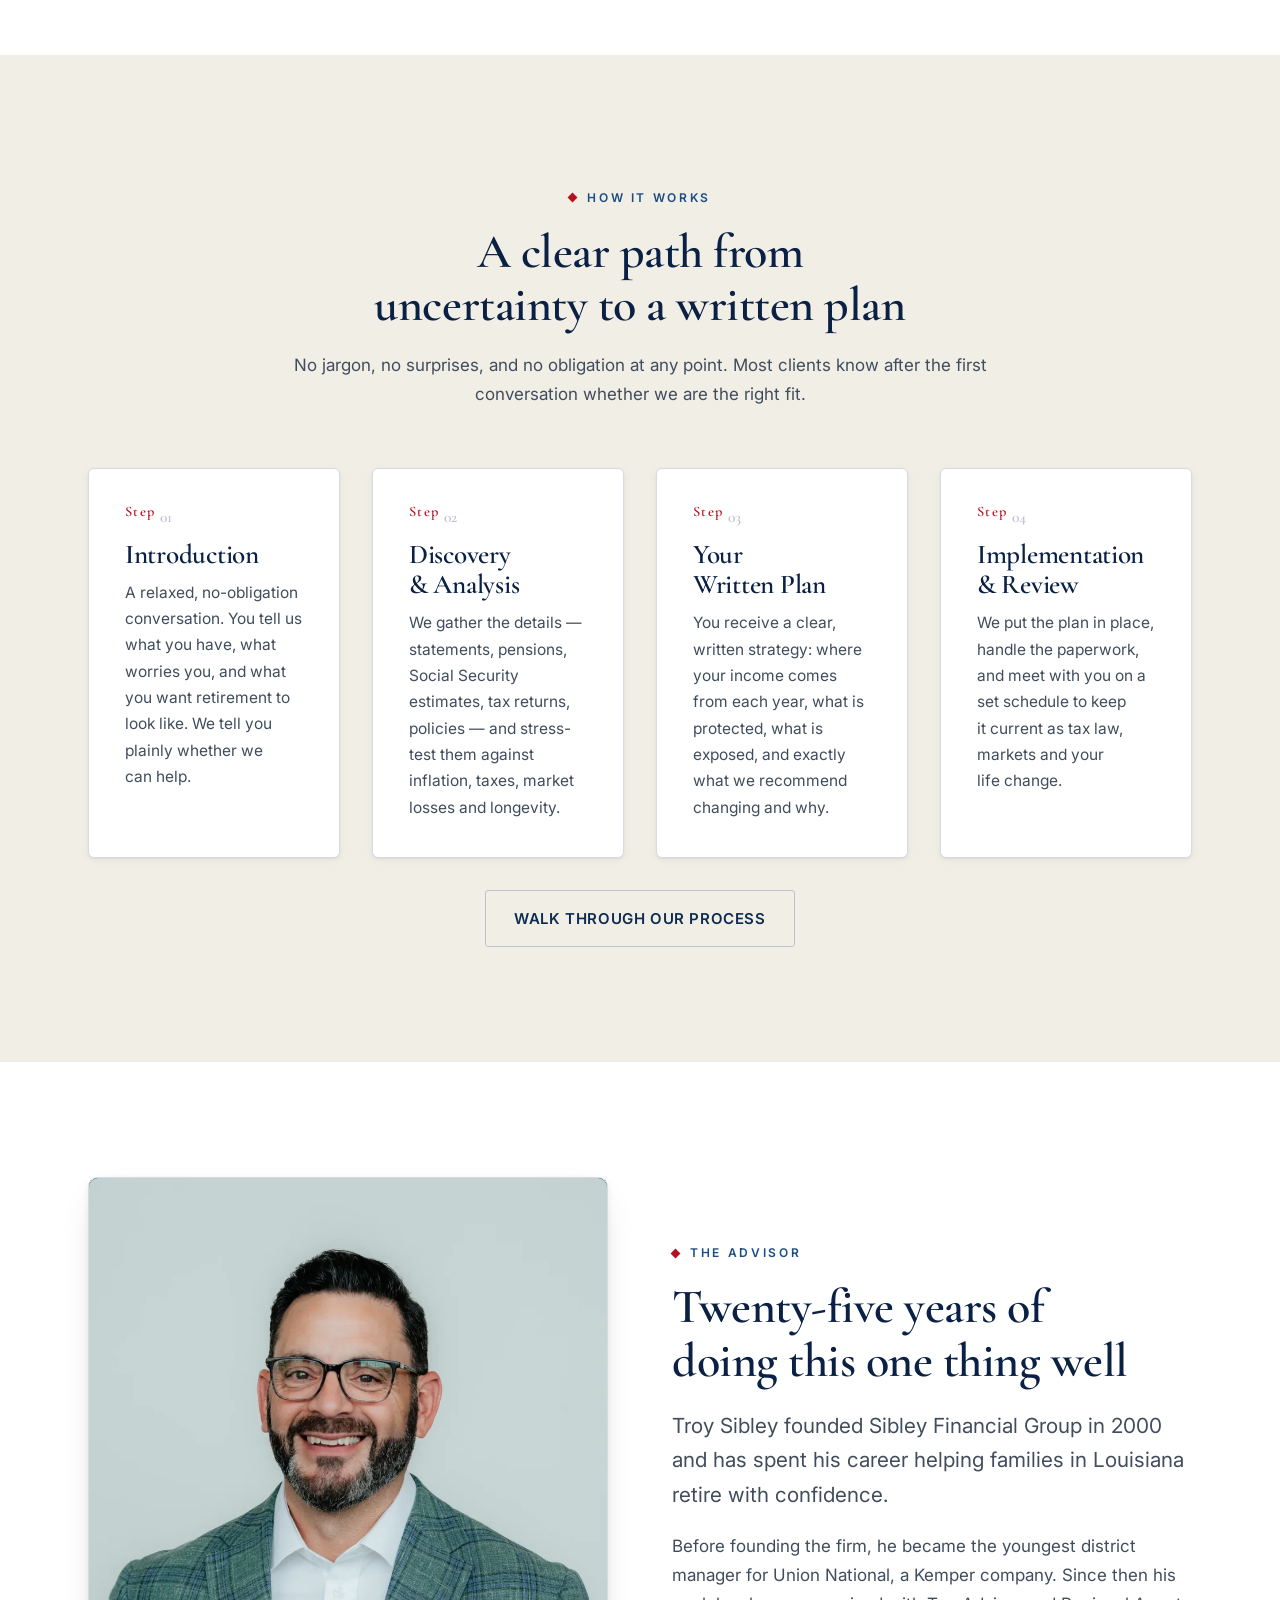
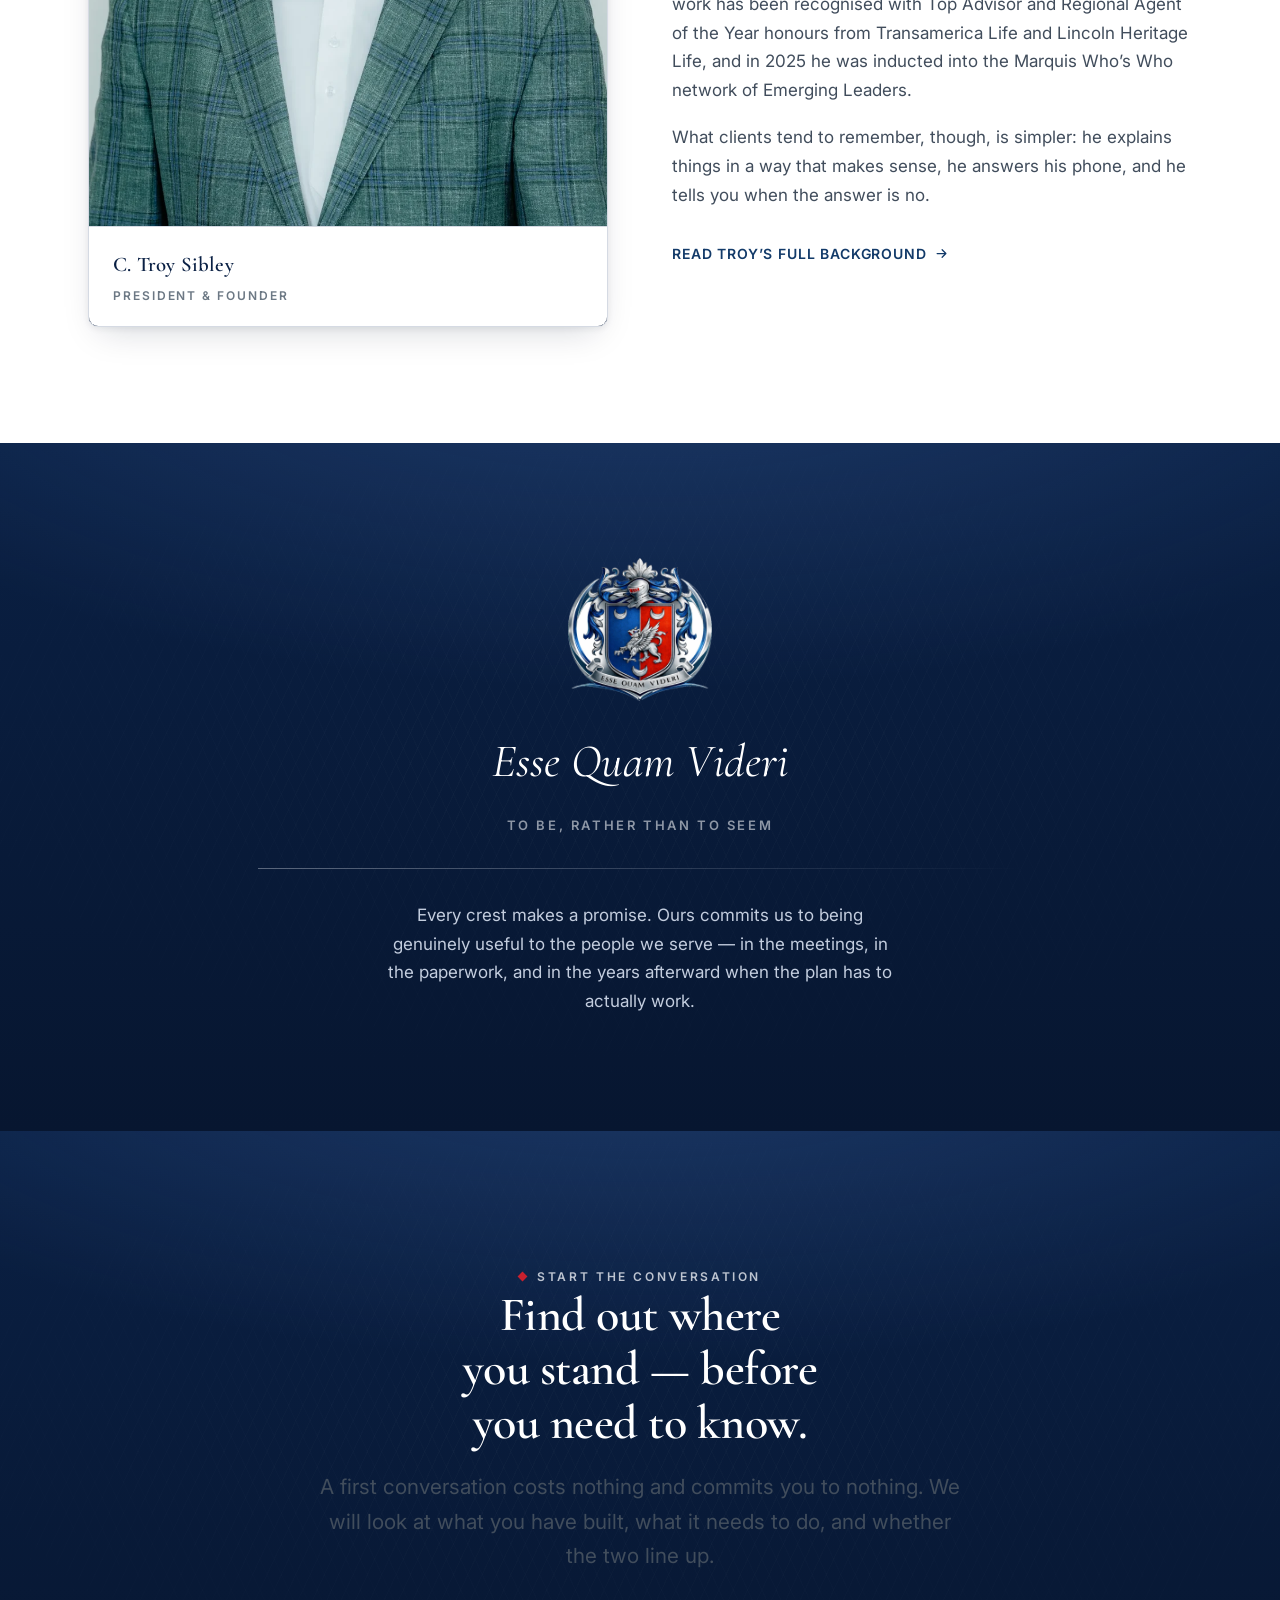
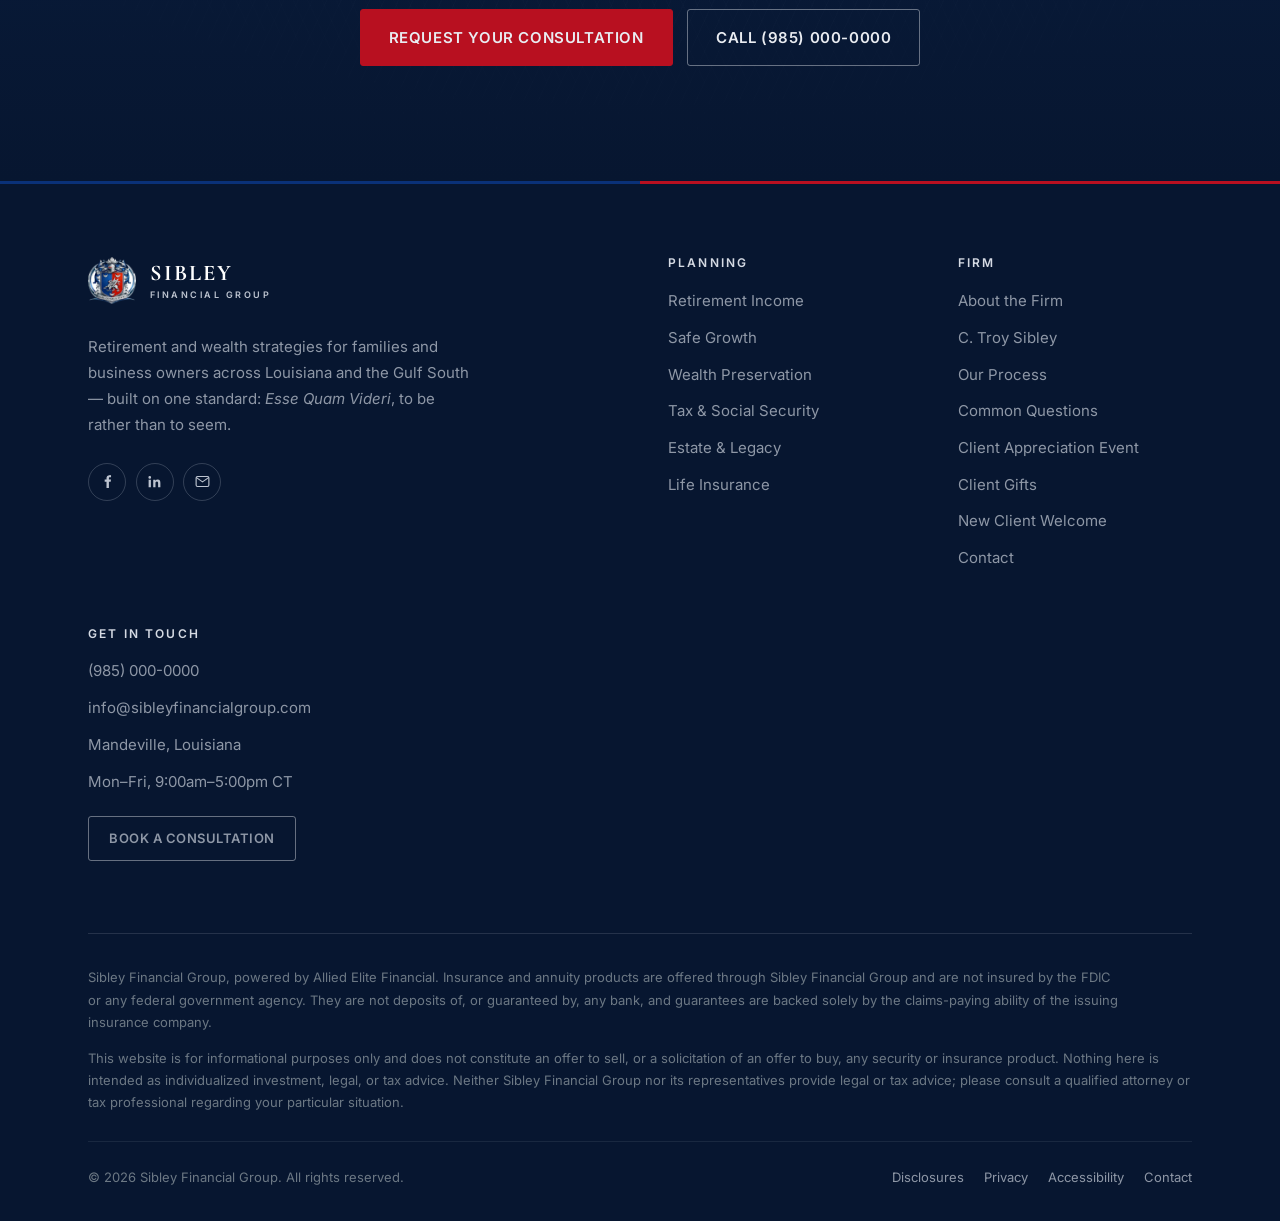
==== commit cefbb19f: "Break the stale cache on Troy's portrait, and stop it recurring The portrait looked wrong because br" ====
--- a/index.html
+++ b/index.html
@@ -248,7 +248,7 @@
   <div class="shell split">
     <div class="reveal">
       <div class="portrait">
-        <picture><source srcset="assets/img/troy-sibley.webp" type="image/webp"><img src="assets/img/troy-sibley.jpg" alt="C. Troy Sibley, President and Founder of Sibley Financial Group." width="900" height="1125" loading="lazy" decoding="async"></picture>
+        <picture><source srcset="assets/img/troy-sibley-headshot.webp" type="image/webp"><img src="assets/img/troy-sibley-headshot.jpg" alt="C. Troy Sibley, President and Founder of Sibley Financial Group." width="900" height="1125" loading="lazy" decoding="async"></picture>
         <div class="portrait__caption">
           <strong>C. Troy Sibley</strong>
           <span>President &amp; Founder</span>
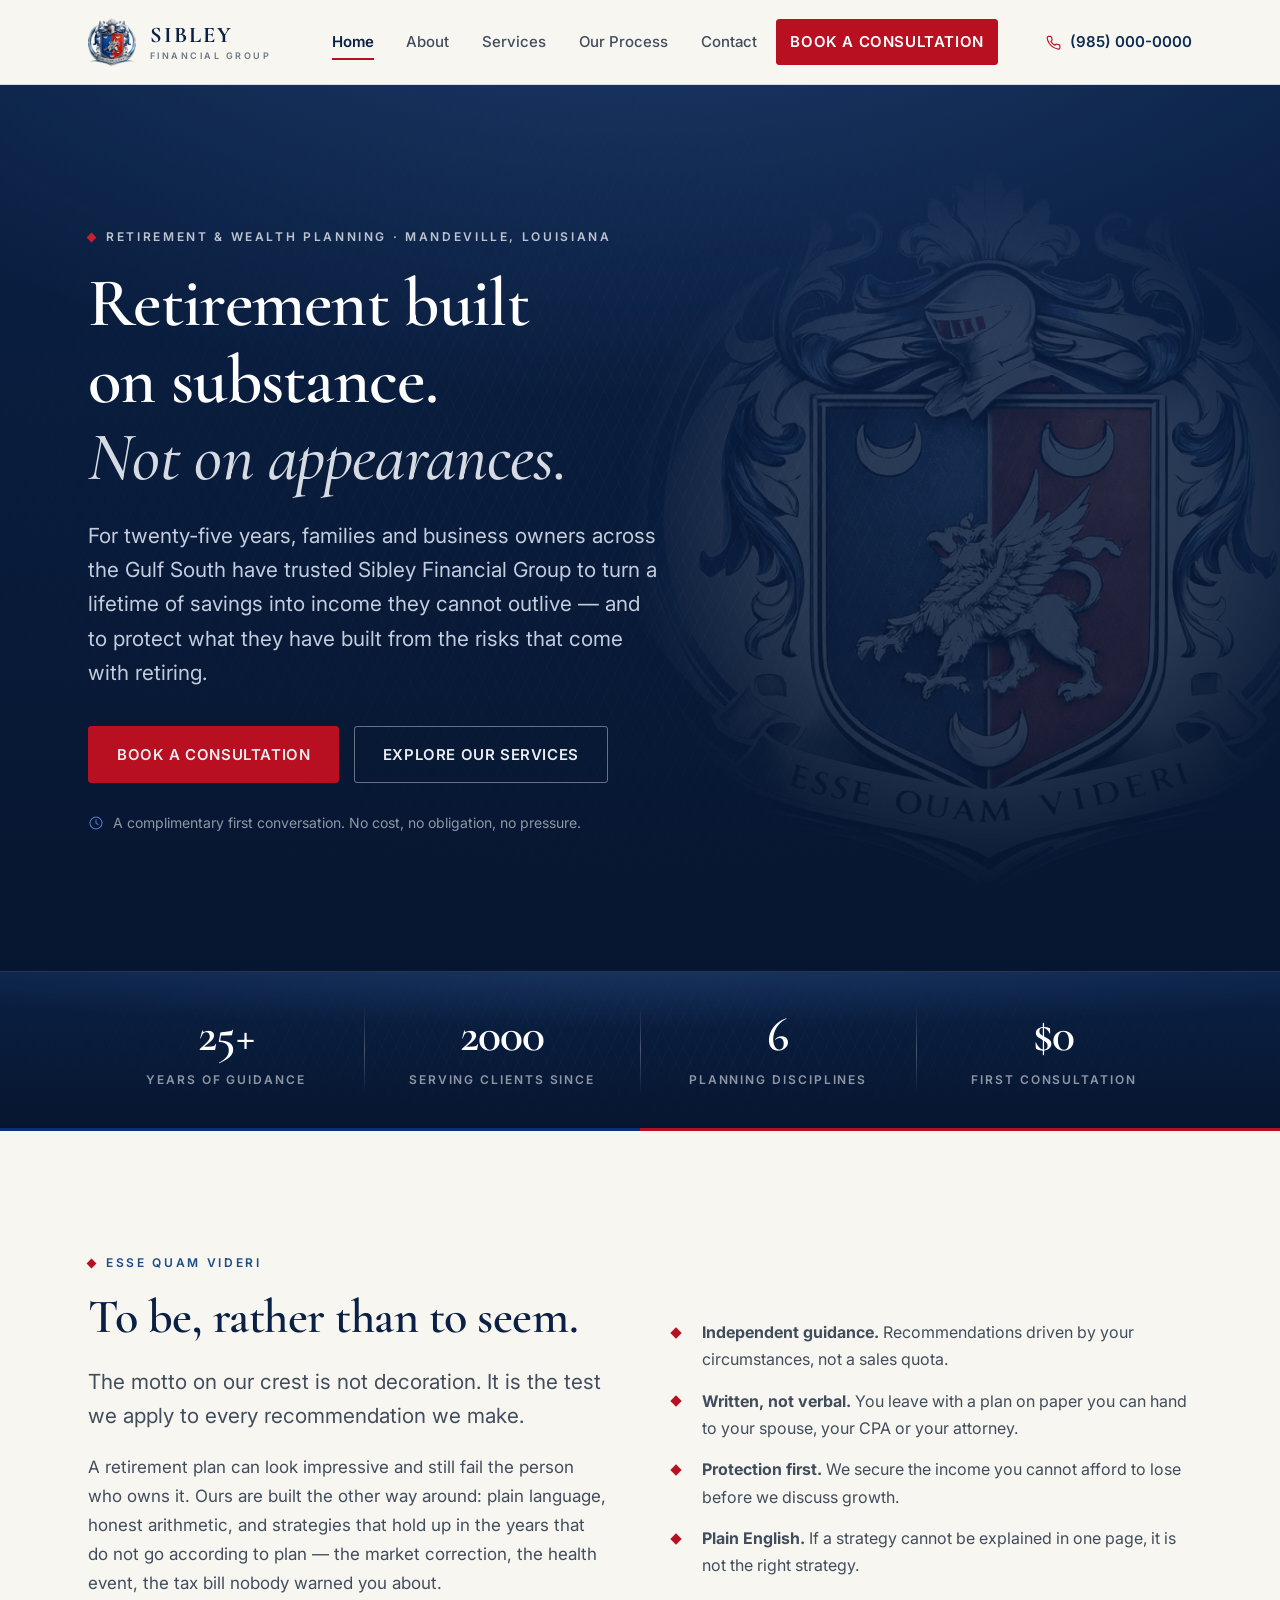
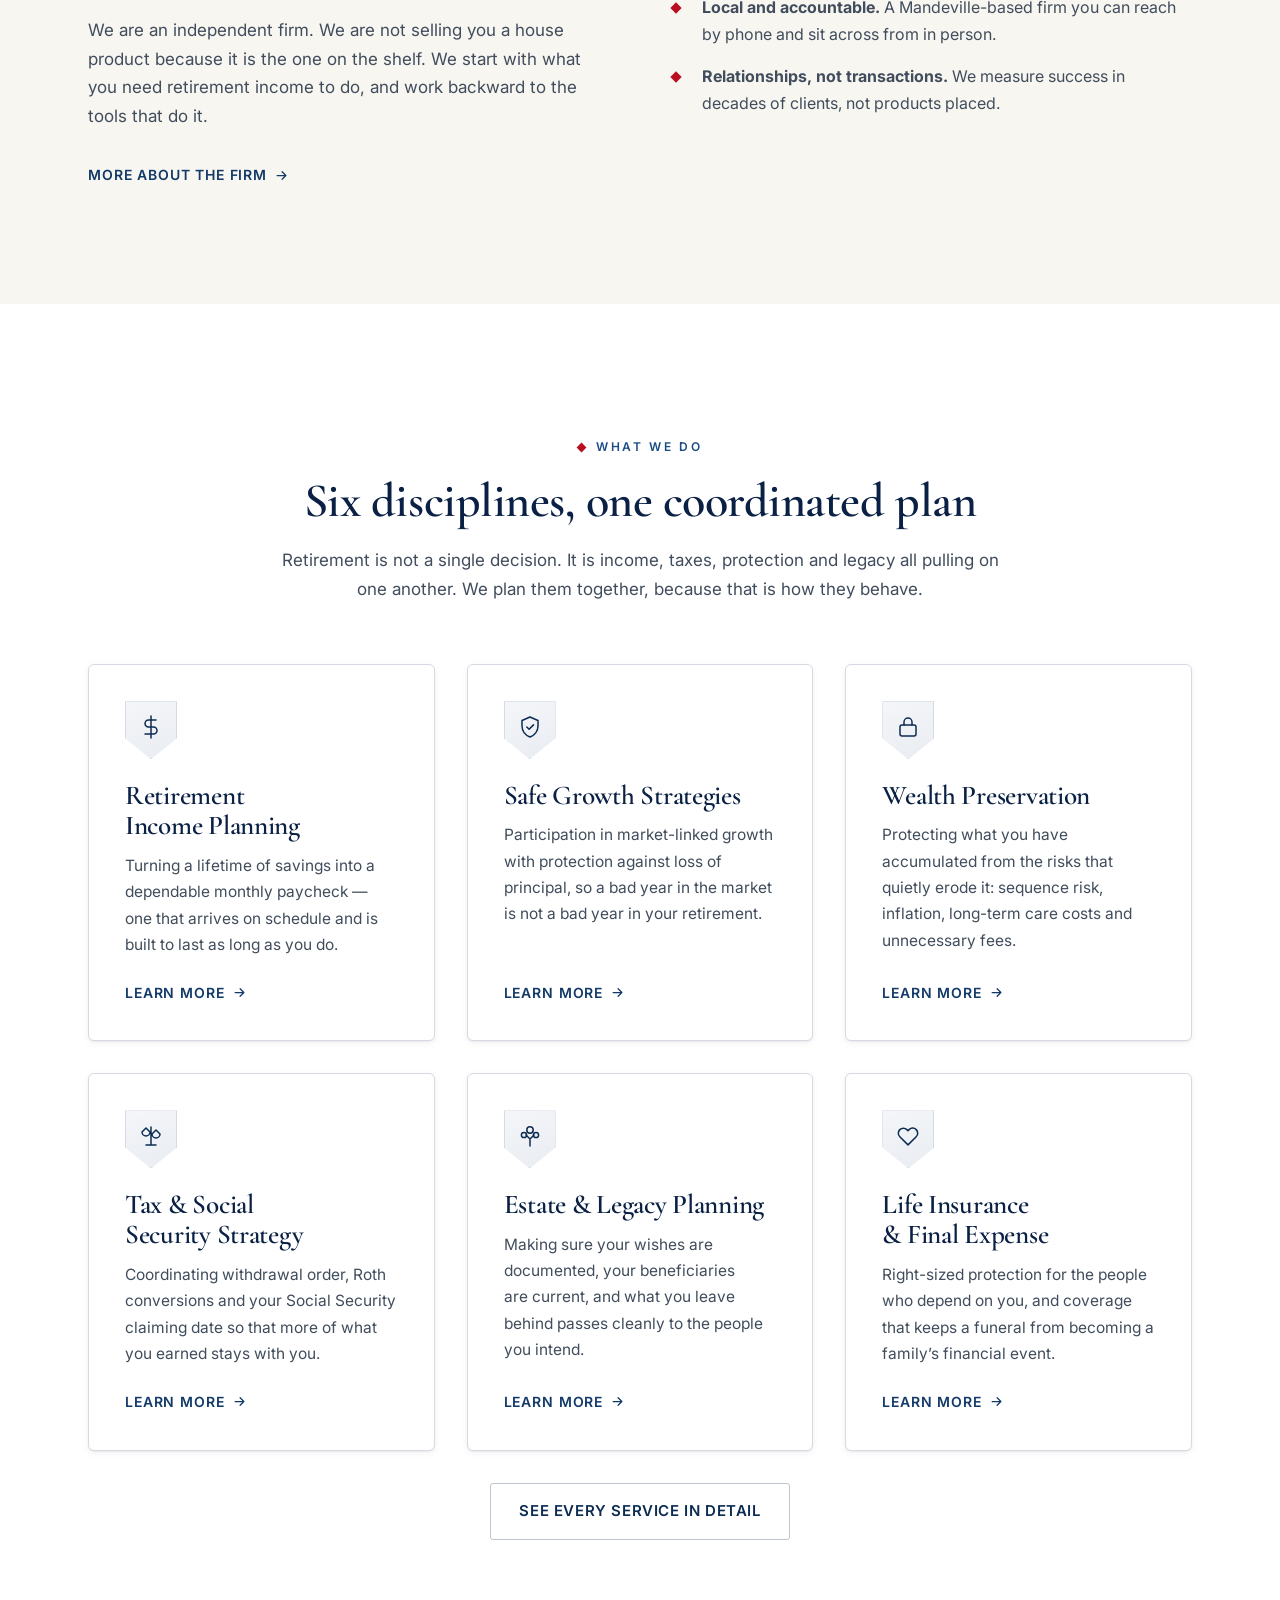
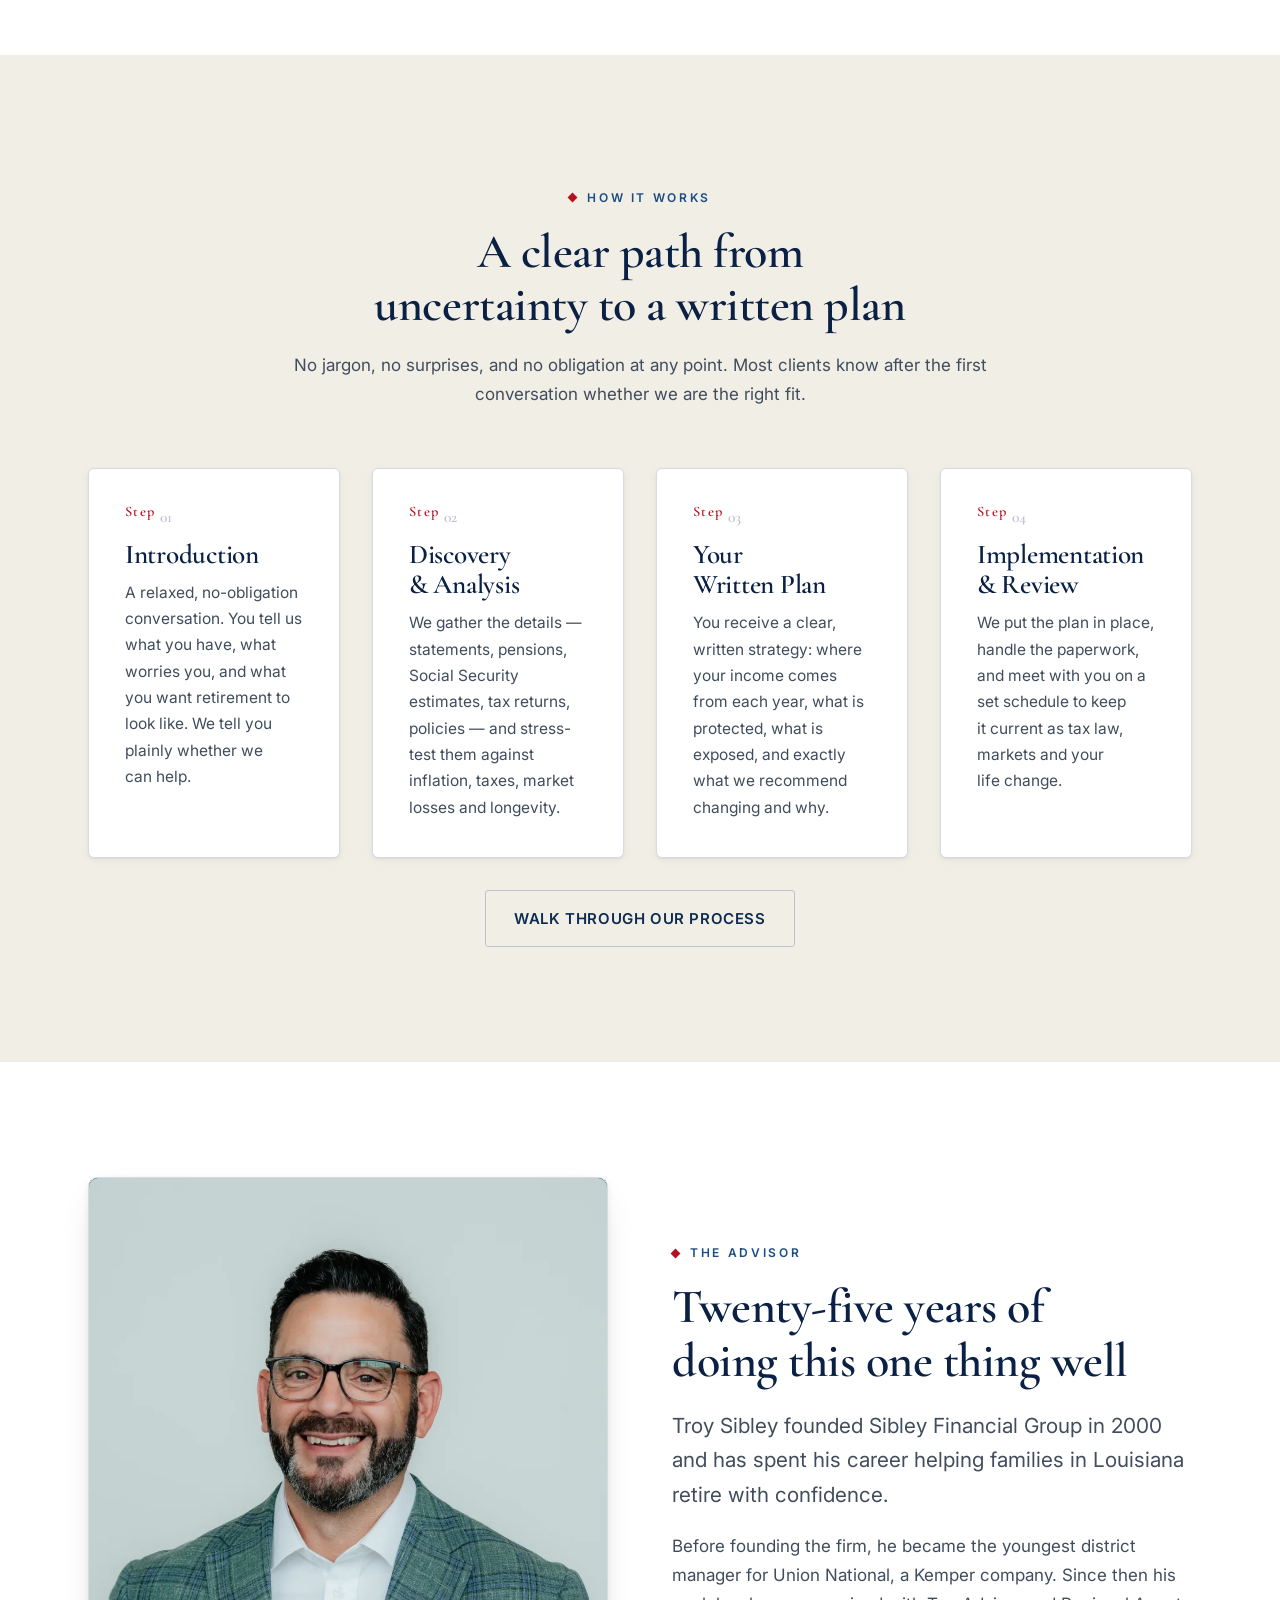
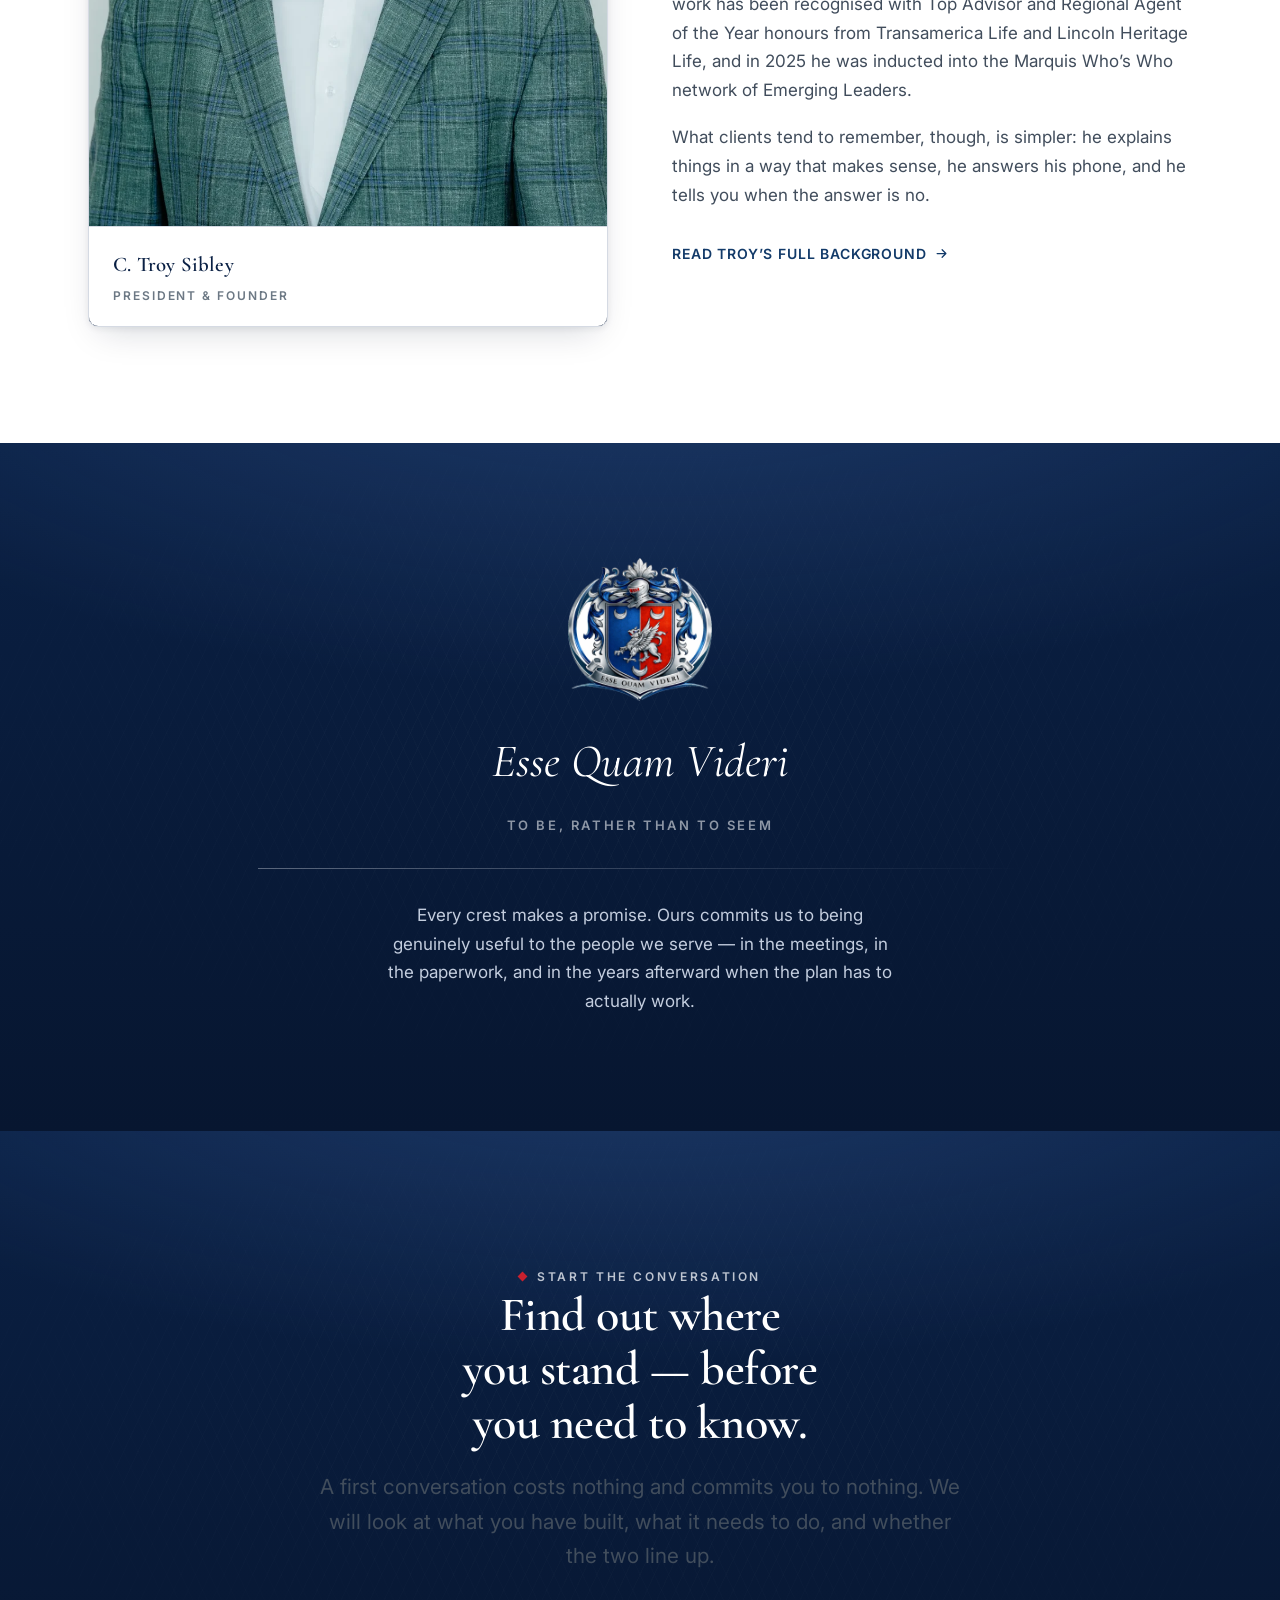
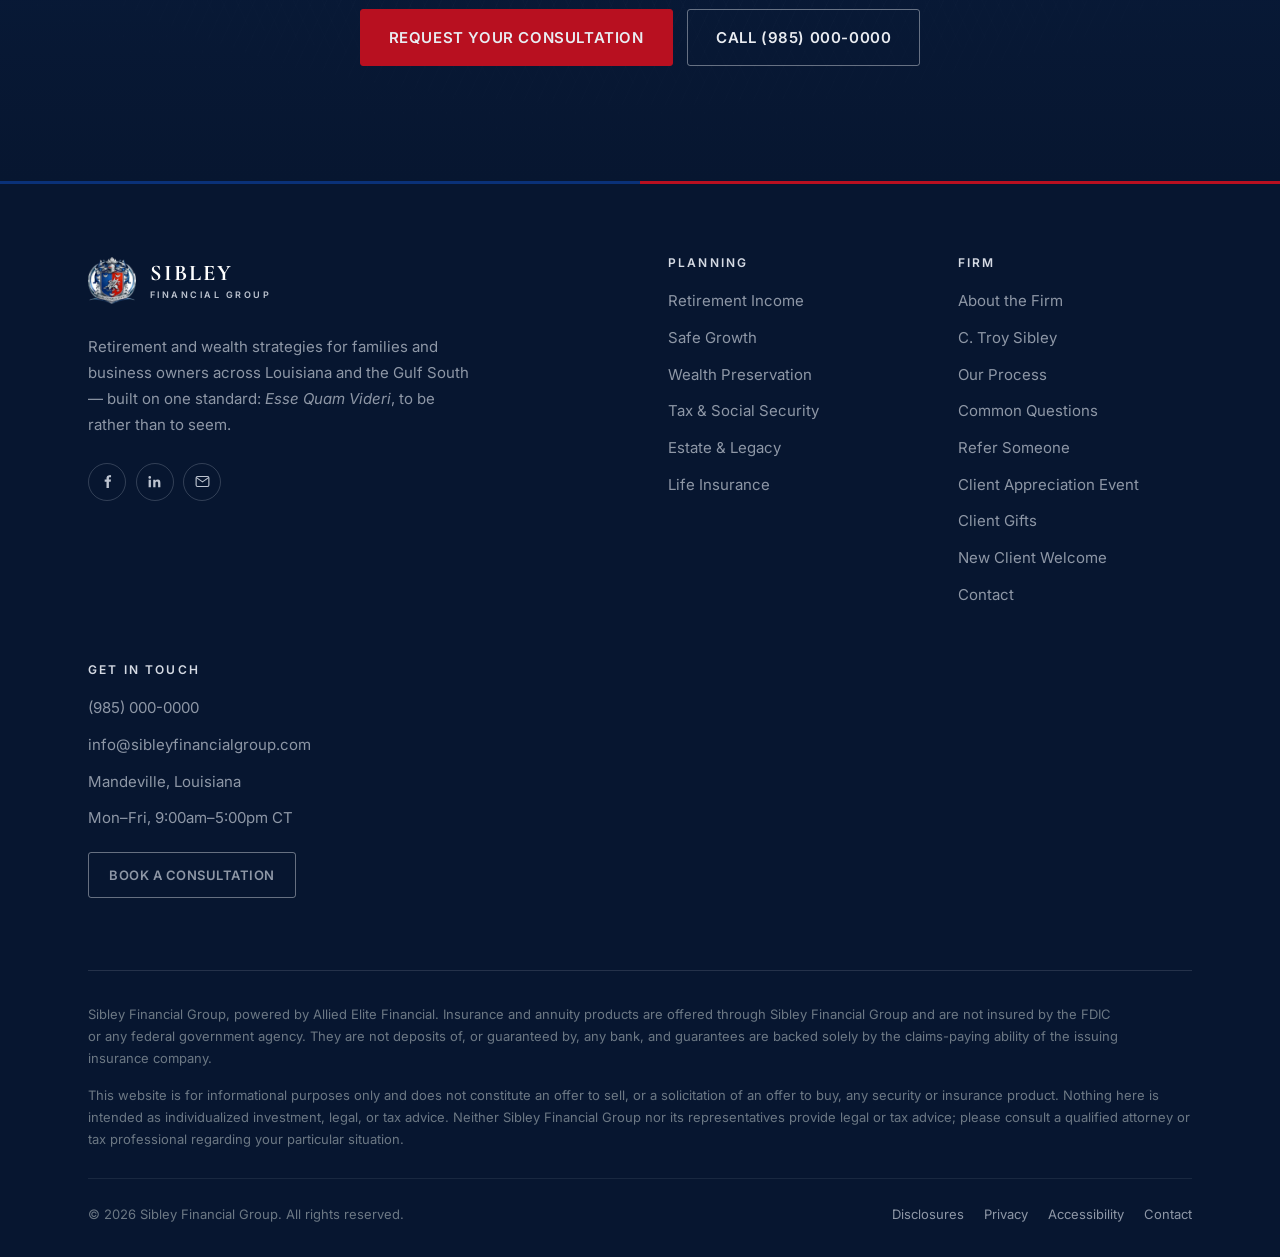
==== commit 889a0f34: "Add a referral page referral.html lets a client introduce someone to the firm, with a note from Troy" ====
--- a/index.html
+++ b/index.html
@@ -331,6 +331,7 @@
         <li><a href="about.html#troy-sibley">C. Troy Sibley</a></li>
         <li><a href="process.html">Our Process</a></li>
         <li><a href="process.html#faq">Common Questions</a></li>
+        <li><a href="referral.html">Refer Someone</a></li>
         <li><a href="event.html">Client Appreciation Event</a></li>
         <li><a href="gifts.html">Client Gifts</a></li>
         <li><a href="welcome.html">New Client Welcome</a></li>
--- a/assets/css/styles.css
+++ b/assets/css/styles.css
@@ -1217,6 +1217,44 @@
 .box-contents li { display: flex; gap: .9rem; align-items: flex-start; font-size: 1rem; }
 .box-contents svg { flex: none; margin-top: .3rem; color: var(--crimson-600); }
 .box-contents strong { color: var(--navy-800); }
+
+/* ------------------------------------------------------------ referral --- */
+/* Grouped block for the referred person's details, set apart from the
+   referrer's own so it is obvious whose information is whose. */
+.fieldset-block {
+  margin-top: 1.5rem; padding: 1.35rem 1.4rem 1.5rem;
+  background: var(--silver-050);
+  border: 1px solid var(--silver-200);
+  border-left: 3px solid var(--royal-500);
+  border-radius: 0 var(--radius-sm) var(--radius-sm) 0;
+}
+.fieldset-block > legend, .fieldset-block > .legend {
+  padding: 0; margin-bottom: .3rem;
+  font-family: var(--font-display); font-size: 1.15rem; font-weight: 600;
+  color: var(--navy-800);
+}
+.fieldset-block > .legend + p { margin-bottom: 1.1rem; font-size: .875rem; color: var(--ink-mute); }
+.fieldset-block[hidden] { display: none; }
+
+/* The two ways to make an introduction */
+.path-grid { display: grid; gap: clamp(1rem, 2vw, 1.5rem); grid-template-columns: 1fr; }
+@media (min-width: 46rem) { .path-grid { grid-template-columns: repeat(2, 1fr); } }
+.path {
+  padding: clamp(1.5rem, 3vw, 2rem);
+  background: var(--paper);
+  border: 1px solid var(--silver-200);
+  border-top: 3px solid var(--navy-600);
+  border-radius: var(--radius);
+  box-shadow: var(--shadow-sm);
+}
+.path:last-child { border-top-color: var(--crimson-600); }
+.path h3 { margin-bottom: .55rem; }
+.path p { font-size: .9688rem; }
+.path__tag {
+  display: inline-block; margin-bottom: .9rem;
+  font-size: .6875rem; font-weight: 700; letter-spacing: .16em;
+  text-transform: uppercase; color: var(--steel-600);
+}
 
 /* ------------------------------------------------------------- utilities - */
 .text-center { text-align: center; }
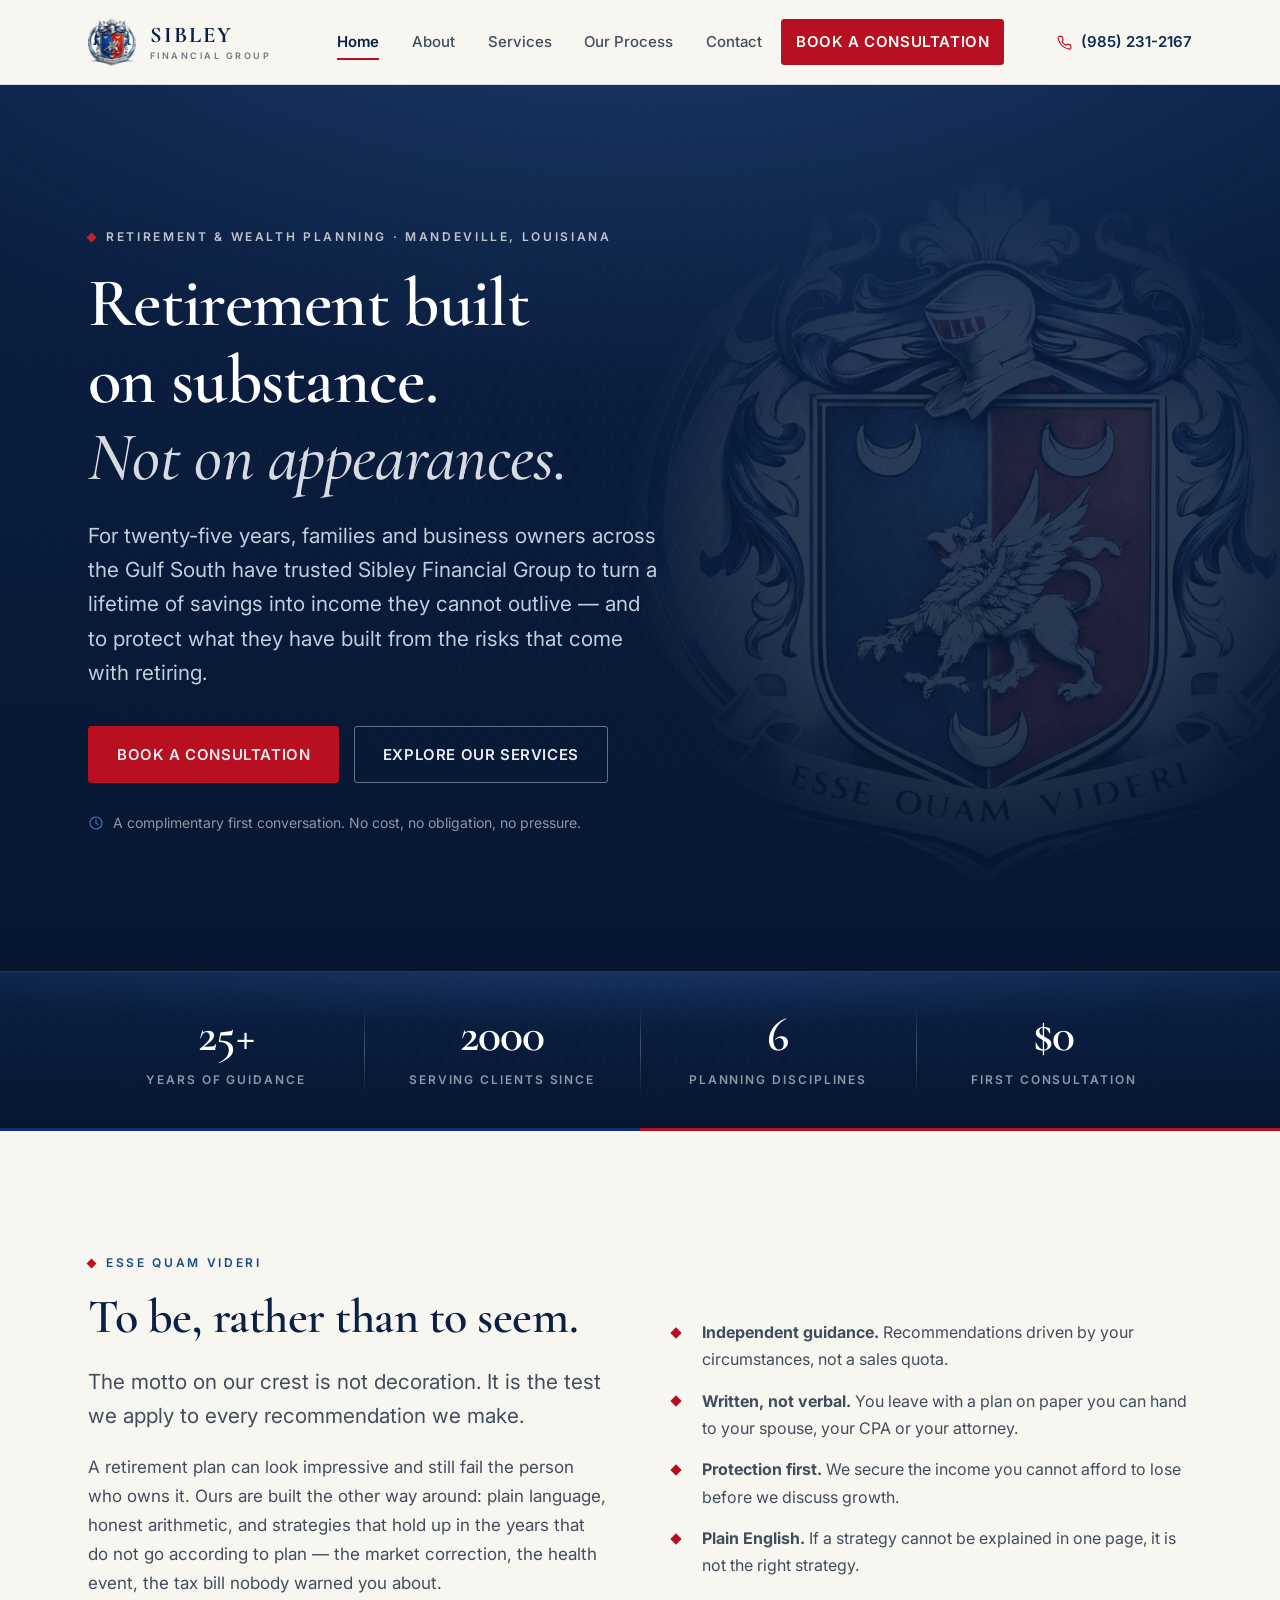
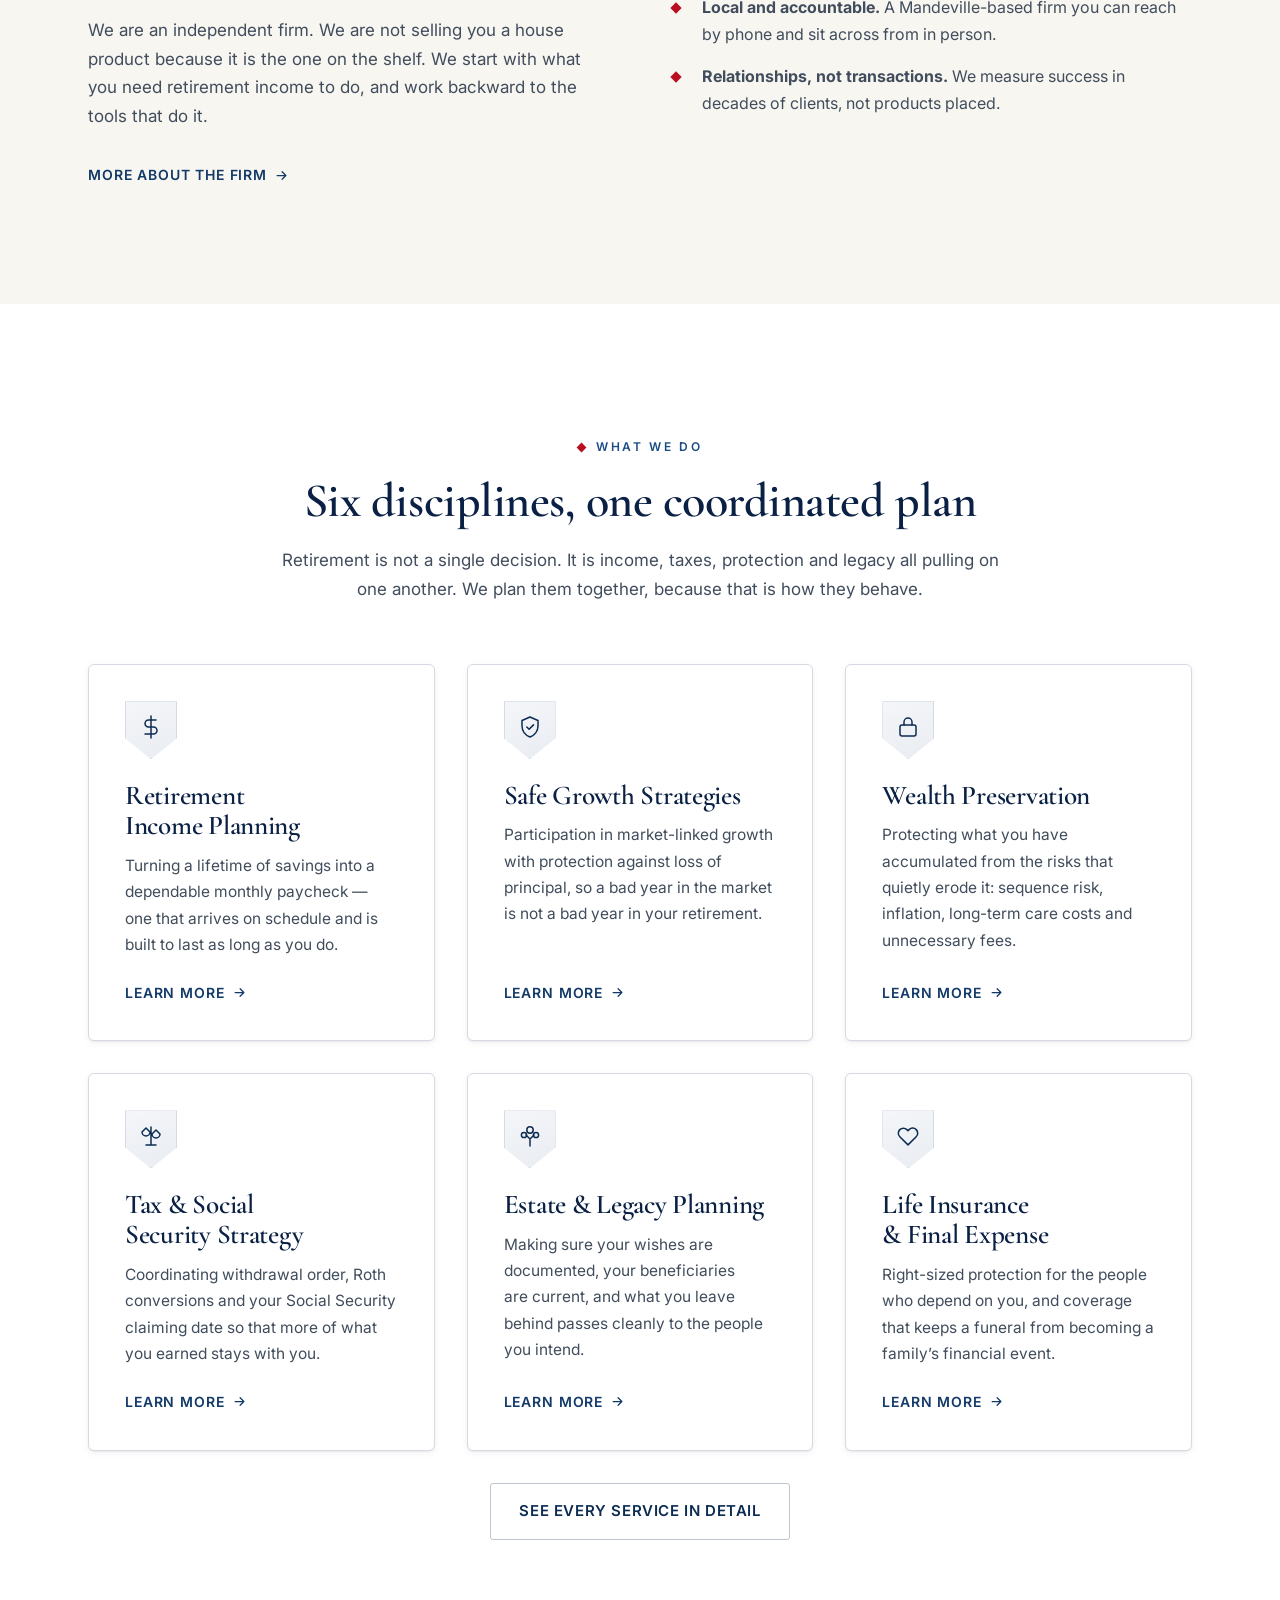
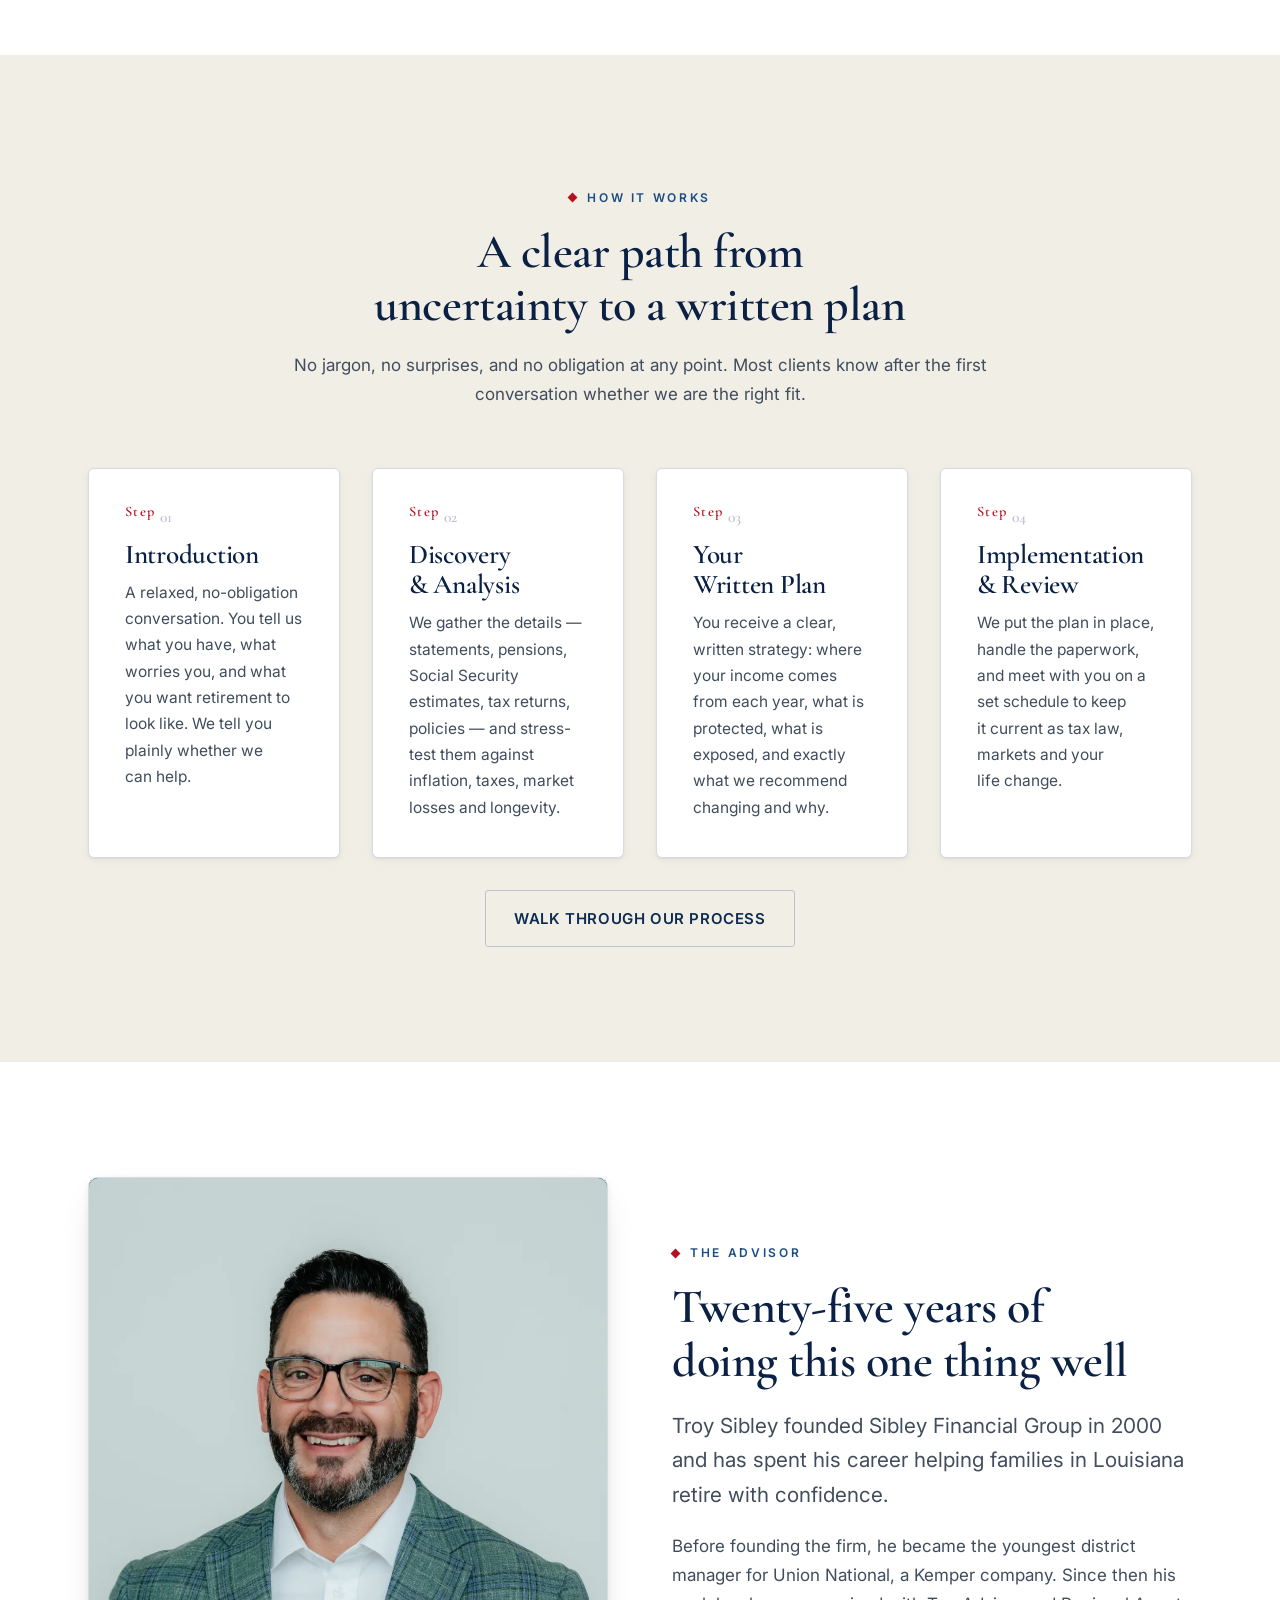
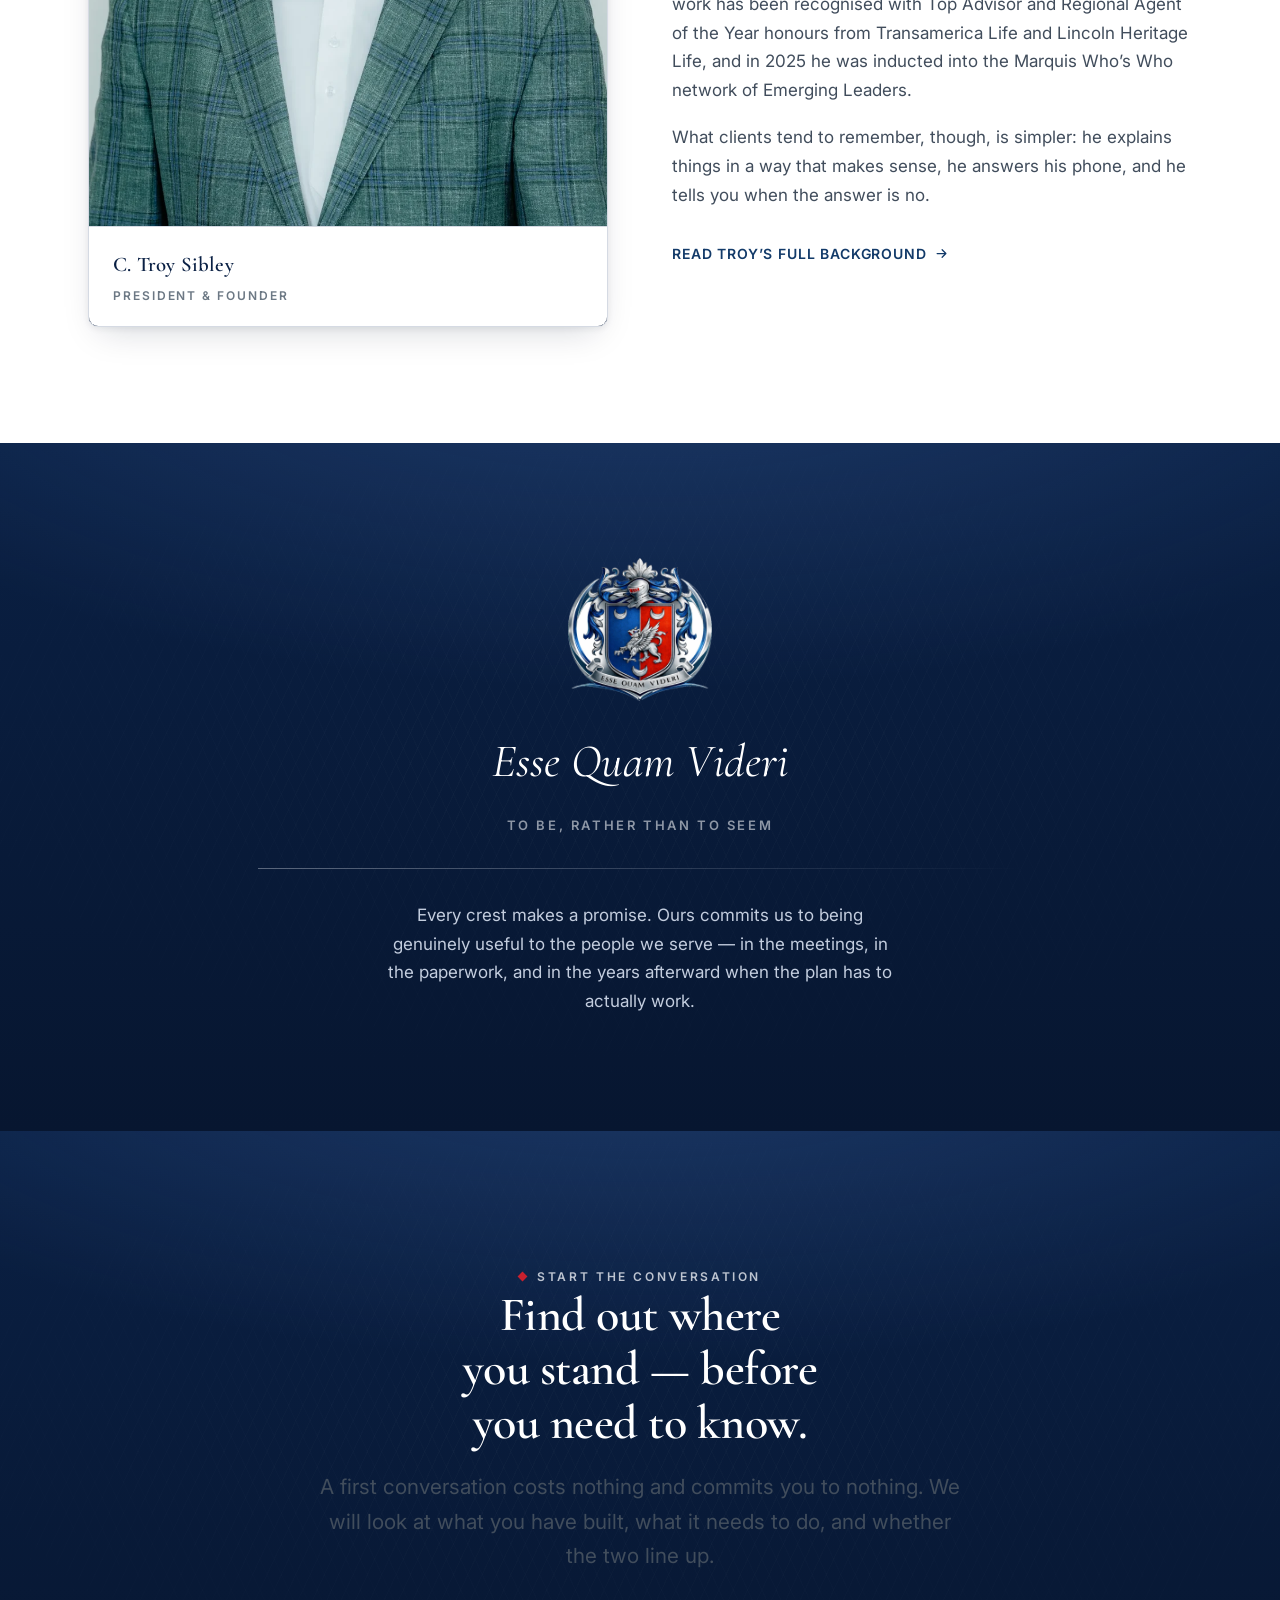
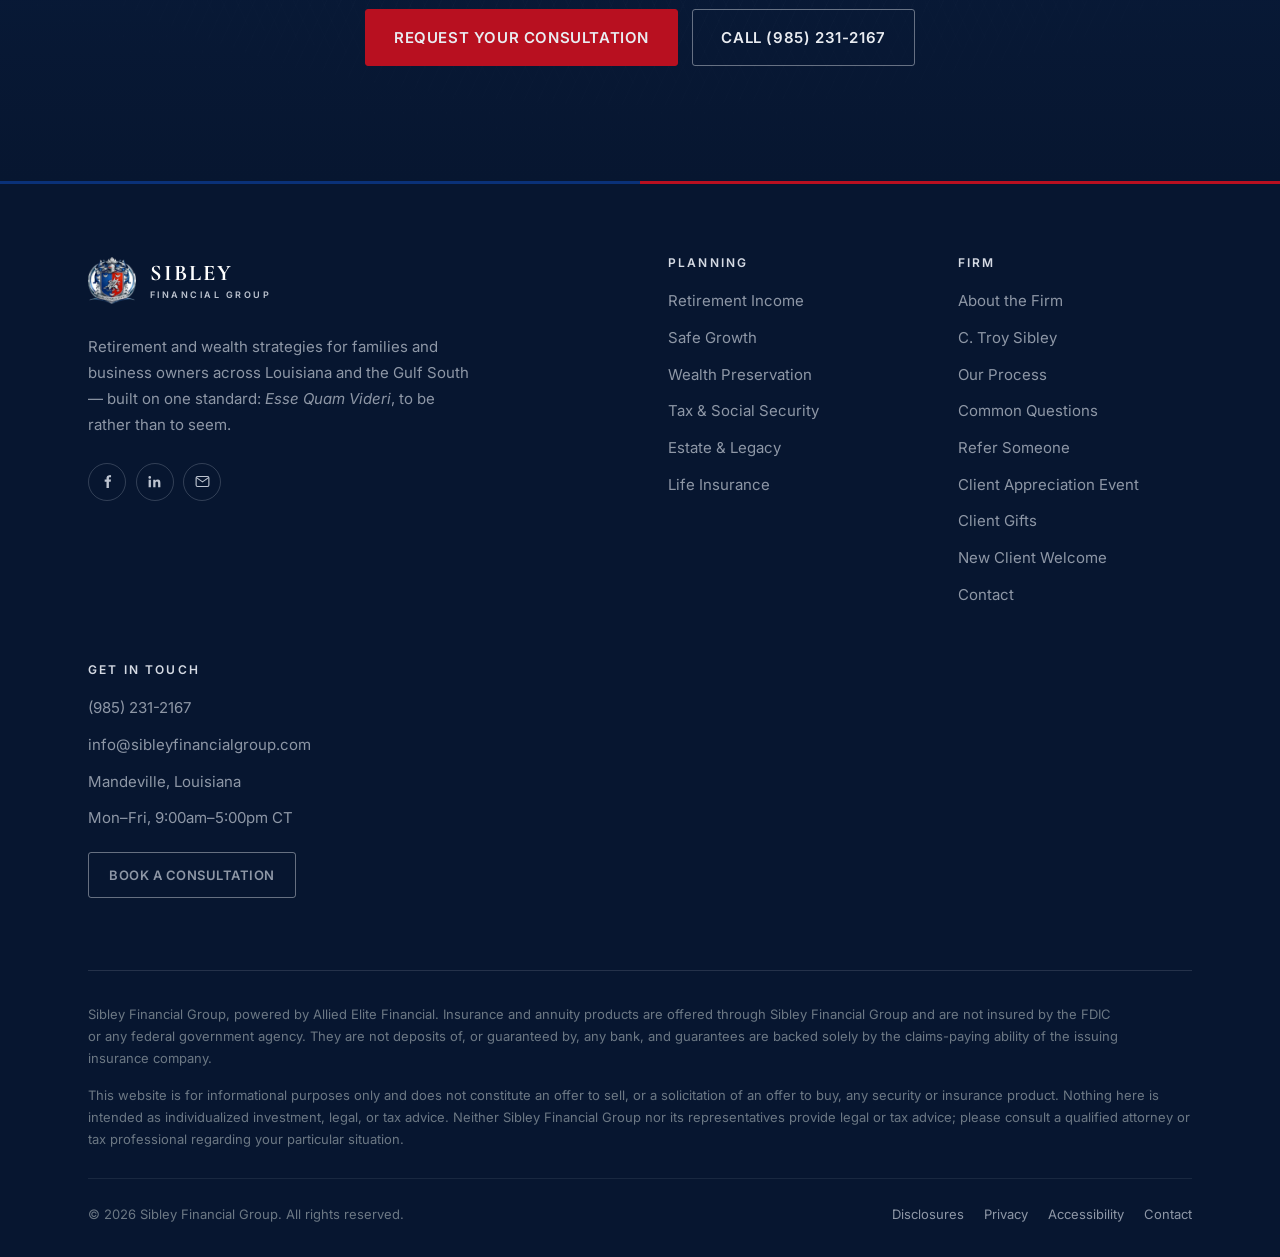
==== commit 2fe0e81f: "Set the firm's phone number to (985) 231-2167 Replaces the placeholder across all fifteen pages in e" ====
--- a/index.html
+++ b/index.html
@@ -43,7 +43,7 @@
   "slogan": "Esse Quam Videri \u2014 to be, rather than to seem.",
   "description": "Retirement planning, safe growth strategies and wealth management for families and business owners in Mandeville, Louisiana and the Gulf South.",
   "foundingDate": "2000",
-  "telephone": "+1-985-000-0000",
+  "telephone": "+1-985-231-2167",
   "email": "info@sibleyfinancialgroup.com",
   "priceRange": "Complimentary initial consultation",
   "address": {
@@ -97,8 +97,8 @@
     </nav>
 
     <div class="header-actions">
-      <a class="header-phone" href="tel:+19850000000">
-        <svg viewBox="0 0 24 24" width="17" height="17" fill="none" stroke="currentColor" stroke-width="1.6" stroke-linecap="round" stroke-linejoin="round" aria-hidden="true"><path d="M21 16.9v2.6a1.8 1.8 0 0 1-2 1.8 17.8 17.8 0 0 1-7.7-2.8 17.4 17.4 0 0 1-5.4-5.4A17.8 17.8 0 0 1 3.1 5.4 1.8 1.8 0 0 1 4.9 3.4h2.6a1.8 1.8 0 0 1 1.8 1.6c.1.9.3 1.7.6 2.5a1.8 1.8 0 0 1-.4 1.9l-1.1 1.1a14.4 14.4 0 0 0 5.4 5.4l1.1-1.1a1.8 1.8 0 0 1 1.9-.4c.8.3 1.6.5 2.5.6a1.8 1.8 0 0 1 1.6 1.9Z"/></svg><span>(985) 000-0000</span>
+      <a class="header-phone" href="tel:+19852312167">
+        <svg viewBox="0 0 24 24" width="17" height="17" fill="none" stroke="currentColor" stroke-width="1.6" stroke-linecap="round" stroke-linejoin="round" aria-hidden="true"><path d="M21 16.9v2.6a1.8 1.8 0 0 1-2 1.8 17.8 17.8 0 0 1-7.7-2.8 17.4 17.4 0 0 1-5.4-5.4A17.8 17.8 0 0 1 3.1 5.4 1.8 1.8 0 0 1 4.9 3.4h2.6a1.8 1.8 0 0 1 1.8 1.6c.1.9.3 1.7.6 2.5a1.8 1.8 0 0 1-.4 1.9l-1.1 1.1a14.4 14.4 0 0 0 5.4 5.4l1.1-1.1a1.8 1.8 0 0 1 1.9-.4c.8.3 1.6.5 2.5.6a1.8 1.8 0 0 1 1.6 1.9Z"/></svg><span>(985) 231-2167</span>
       </a>
       <button class="nav-toggle" type="button" aria-expanded="false"
               aria-controls="primary-nav" aria-label="Open menu">
@@ -283,7 +283,7 @@
     <p class="lede">A first conversation costs nothing and commits you to nothing. We will look at what you have built, what it needs to do, and whether the two line up.</p>
     <div class="btn-row btn-row--center">
       <a class="btn btn--crimson" href="contact.html">Request Your Consultation</a>
-      <a class="btn btn--ghost-invert" href="tel:+19850000000">Call (985) 000-0000</a>
+      <a class="btn btn--ghost-invert" href="tel:+19852312167">Call (985) 231-2167</a>
     </div>
   </div>
 </section>
@@ -342,7 +342,7 @@
     <div>
       <h4>Get in Touch</h4>
       <ul>
-        <li><a href="tel:+19850000000">(985) 000-0000</a></li>
+        <li><a href="tel:+19852312167">(985) 231-2167</a></li>
         <li><a href="mailto:info@sibleyfinancialgroup.com">info@sibleyfinancialgroup.com</a></li>
         <li>Mandeville, Louisiana</li>
         <li>Mon&ndash;Fri, 9:00am&ndash;5:00pm CT</li>
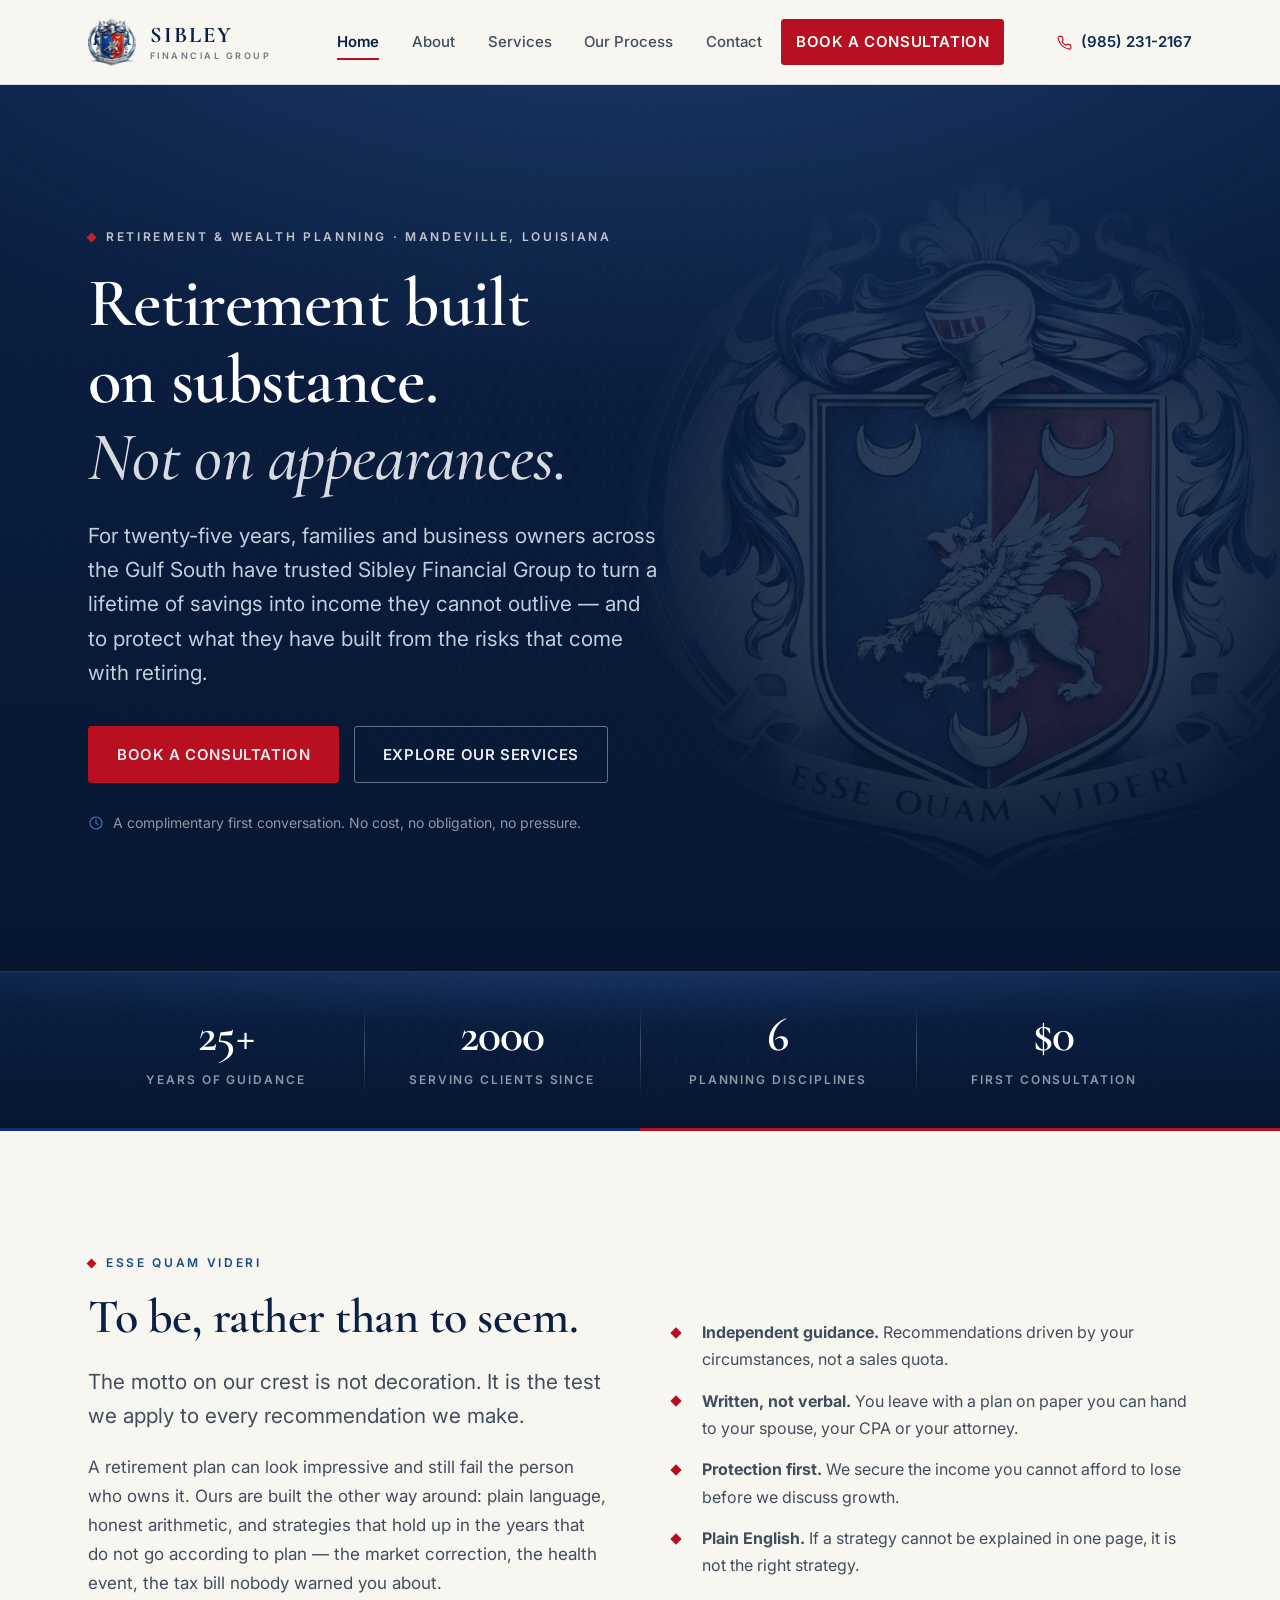
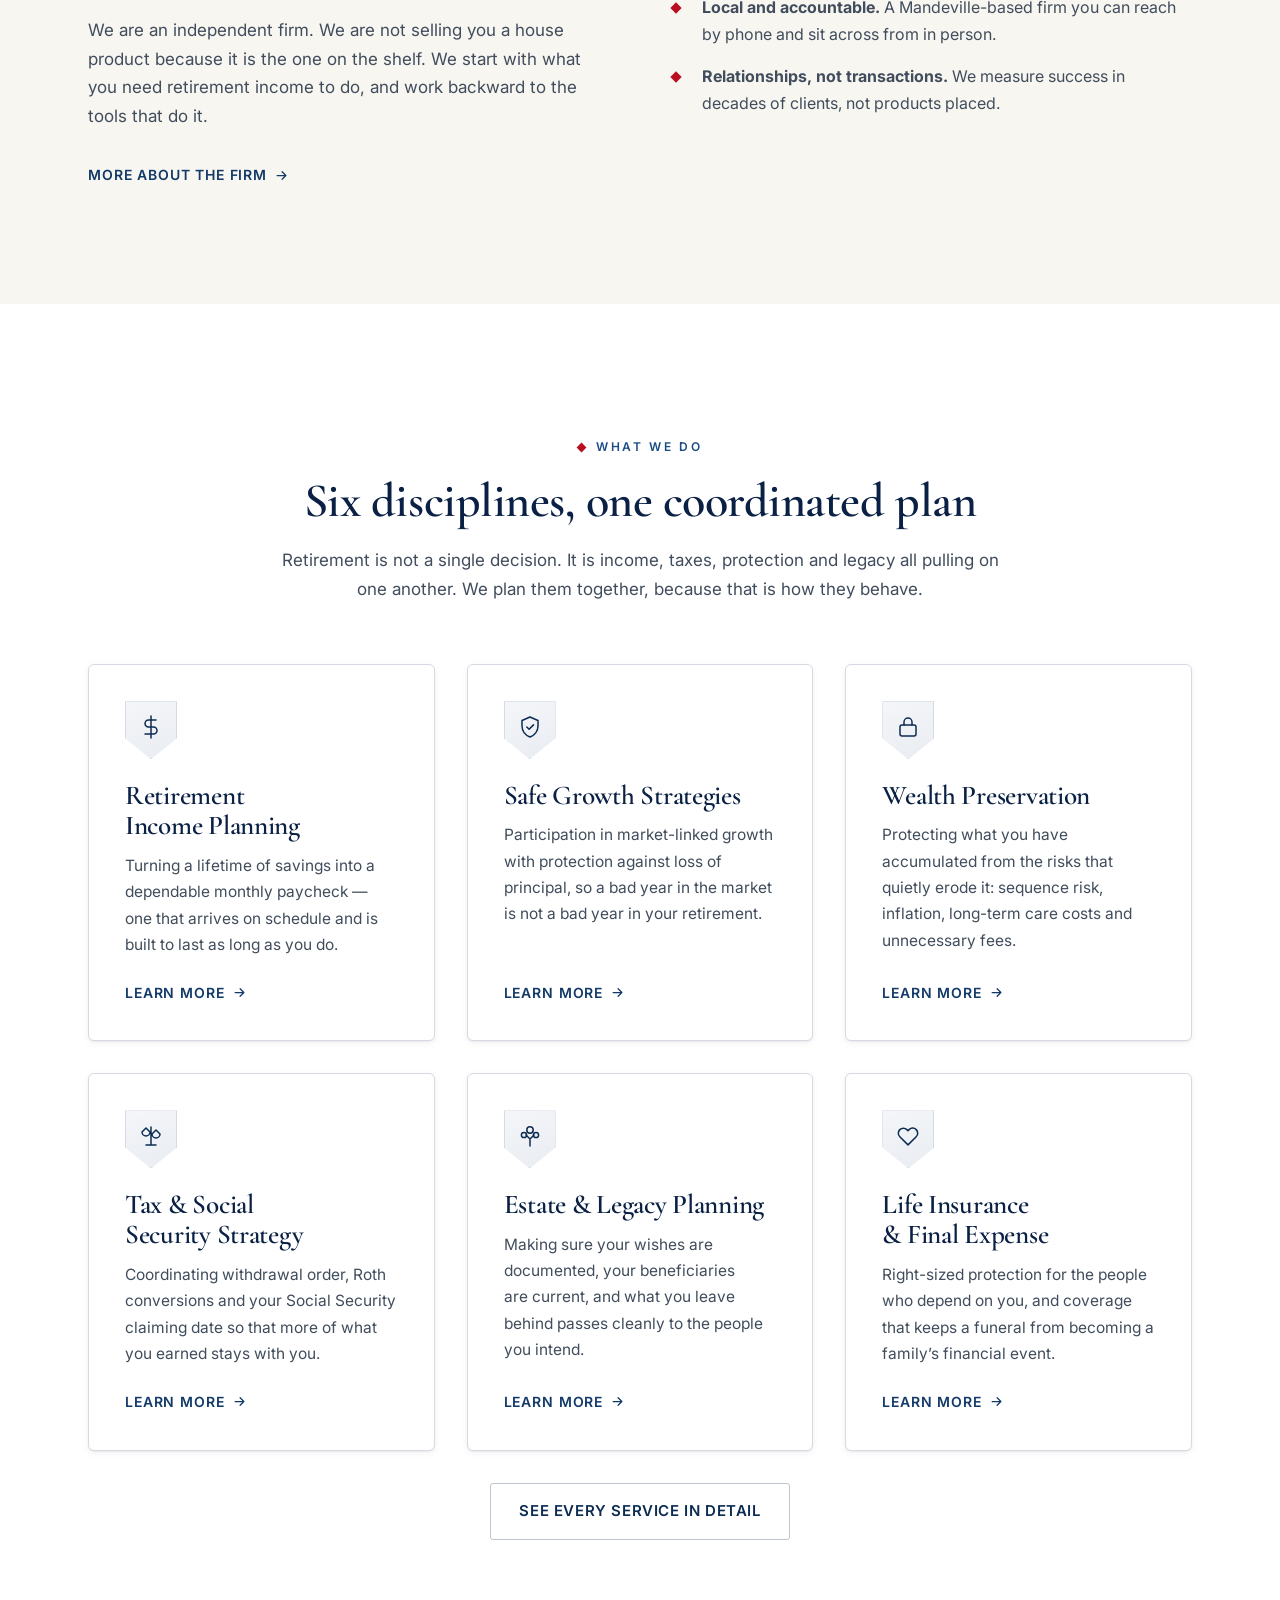
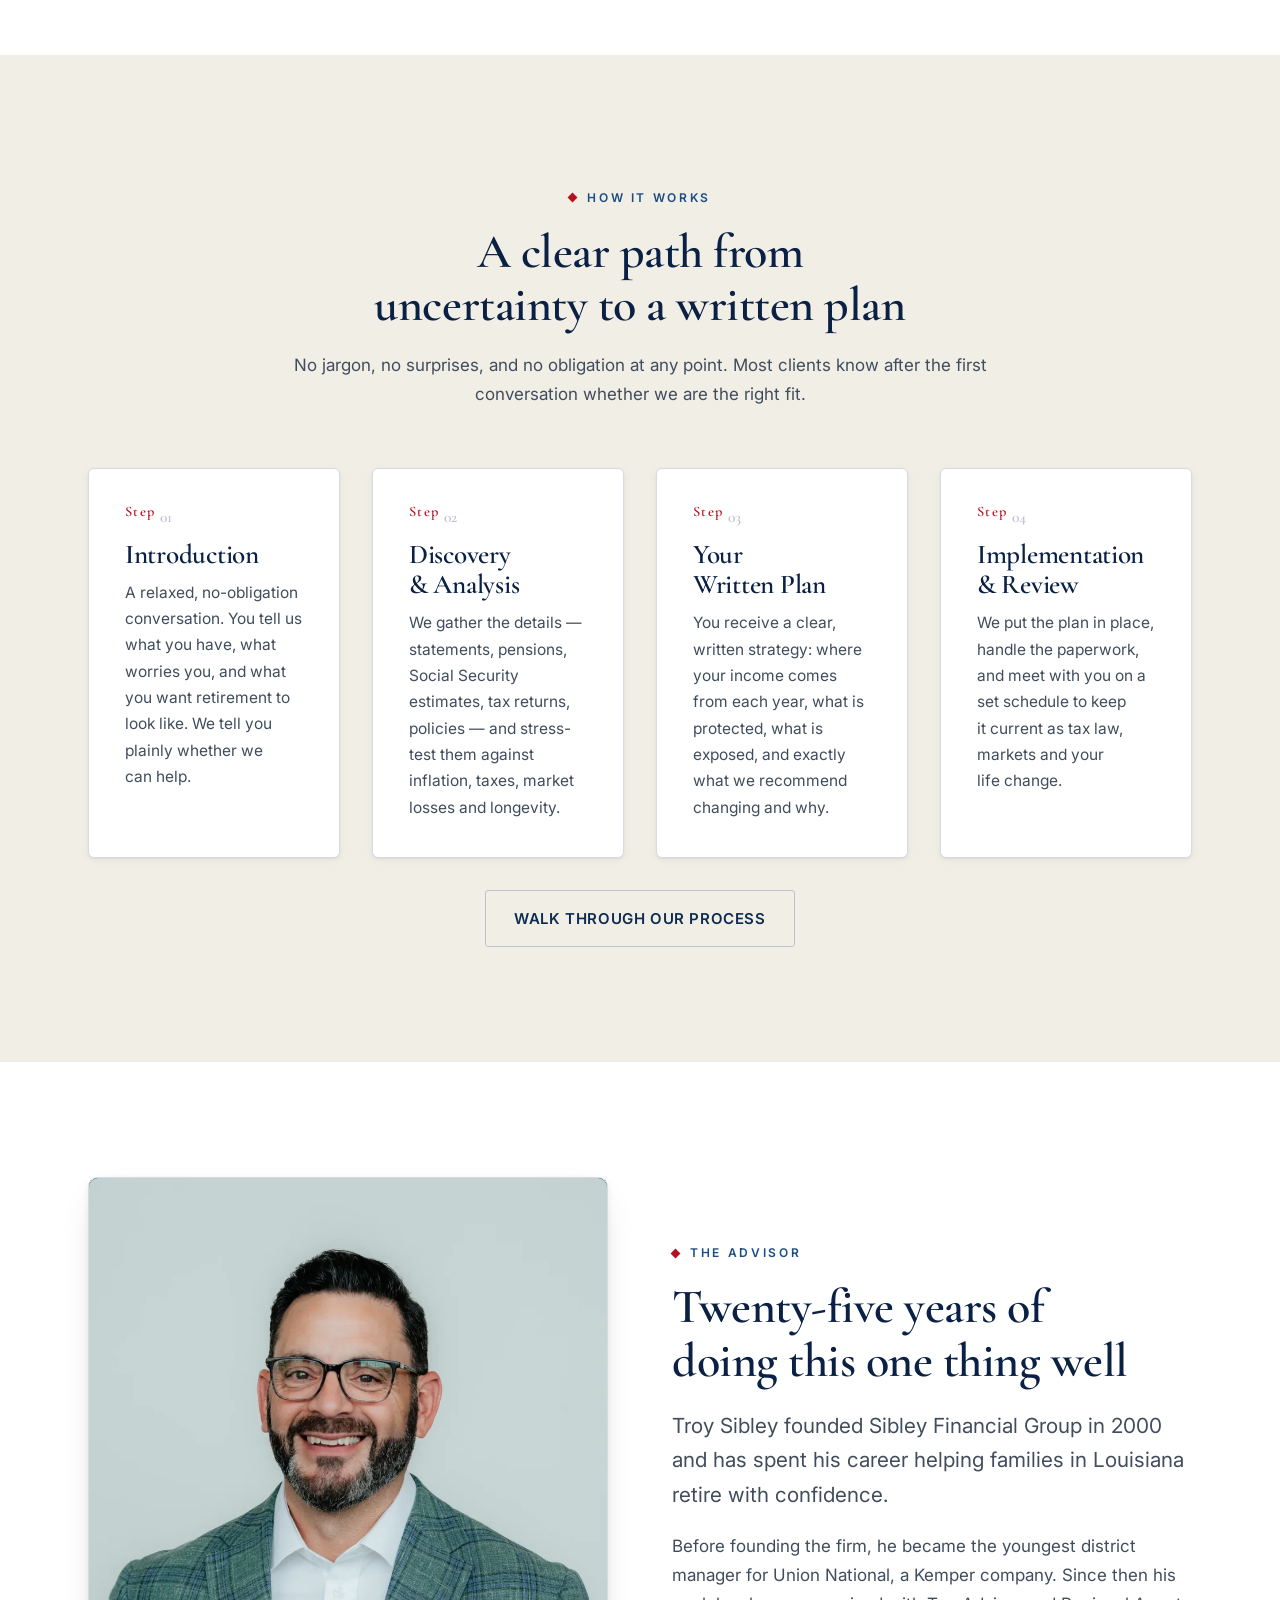
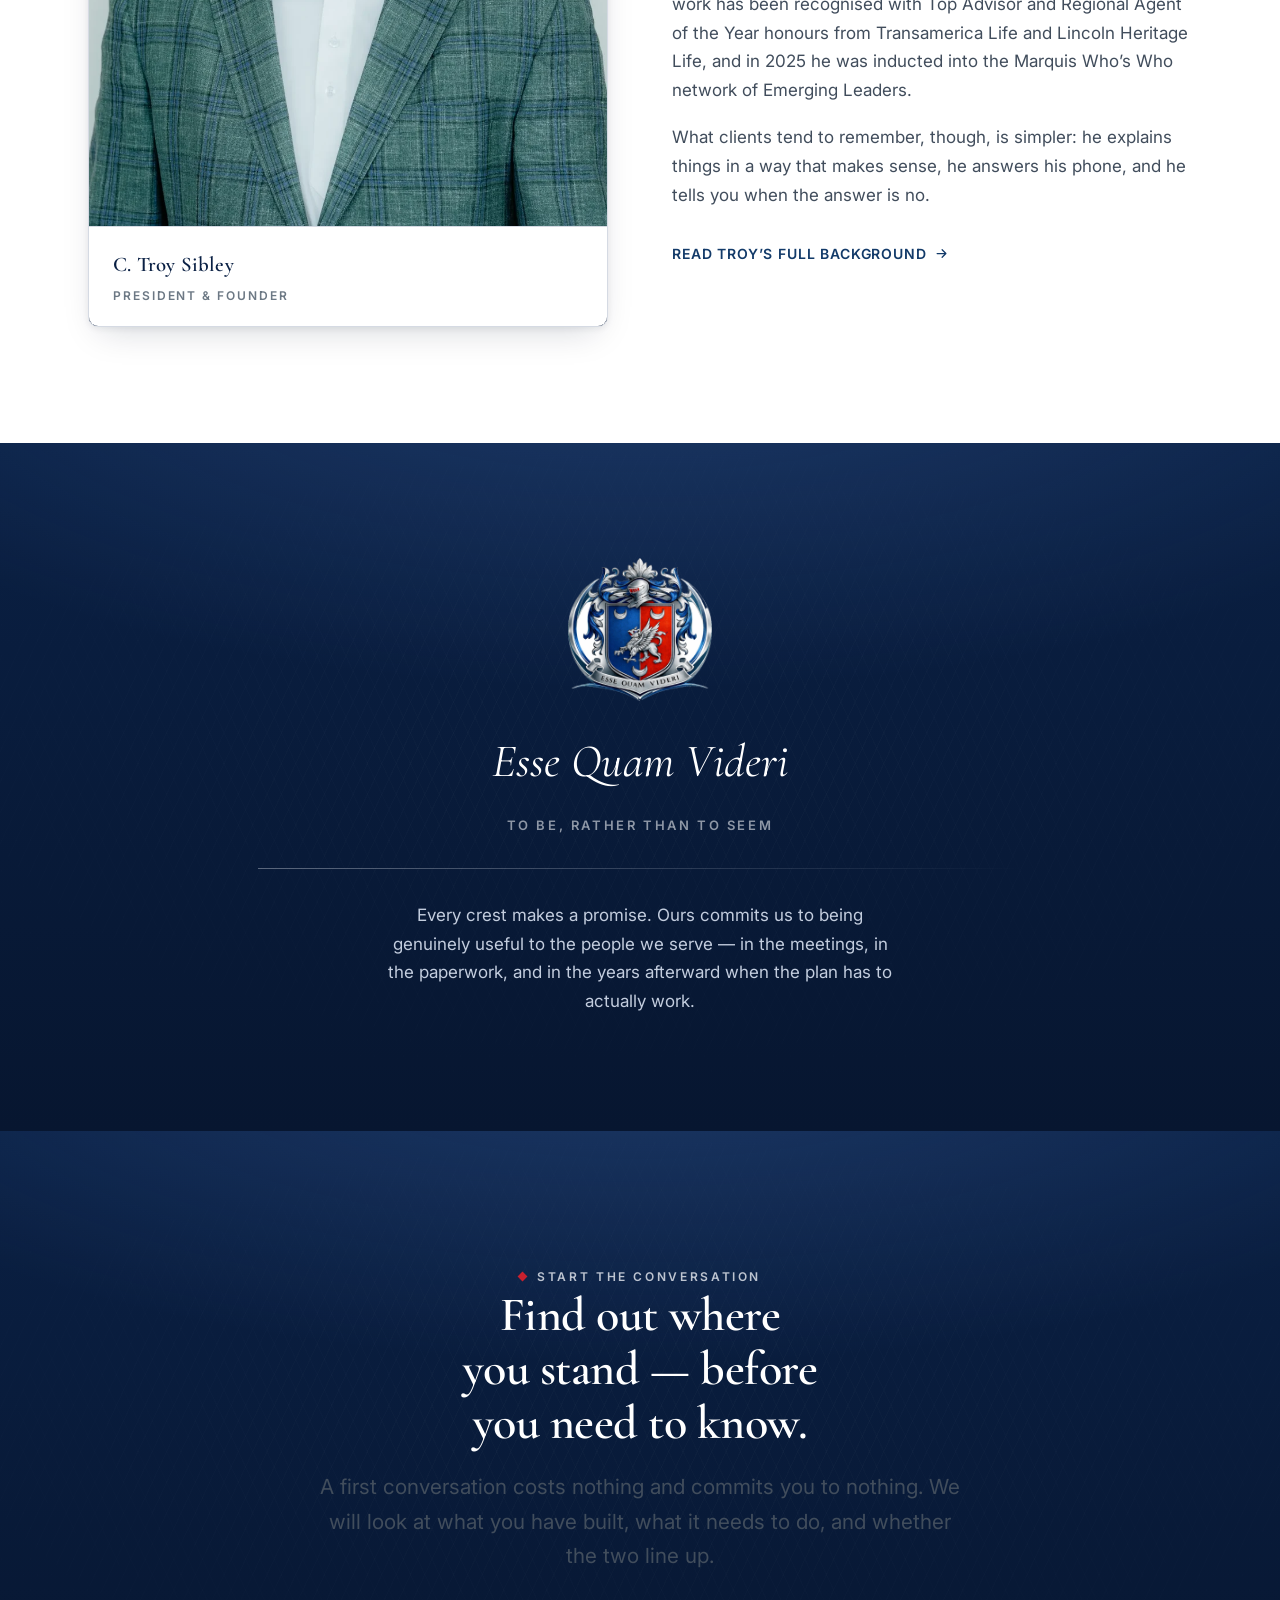
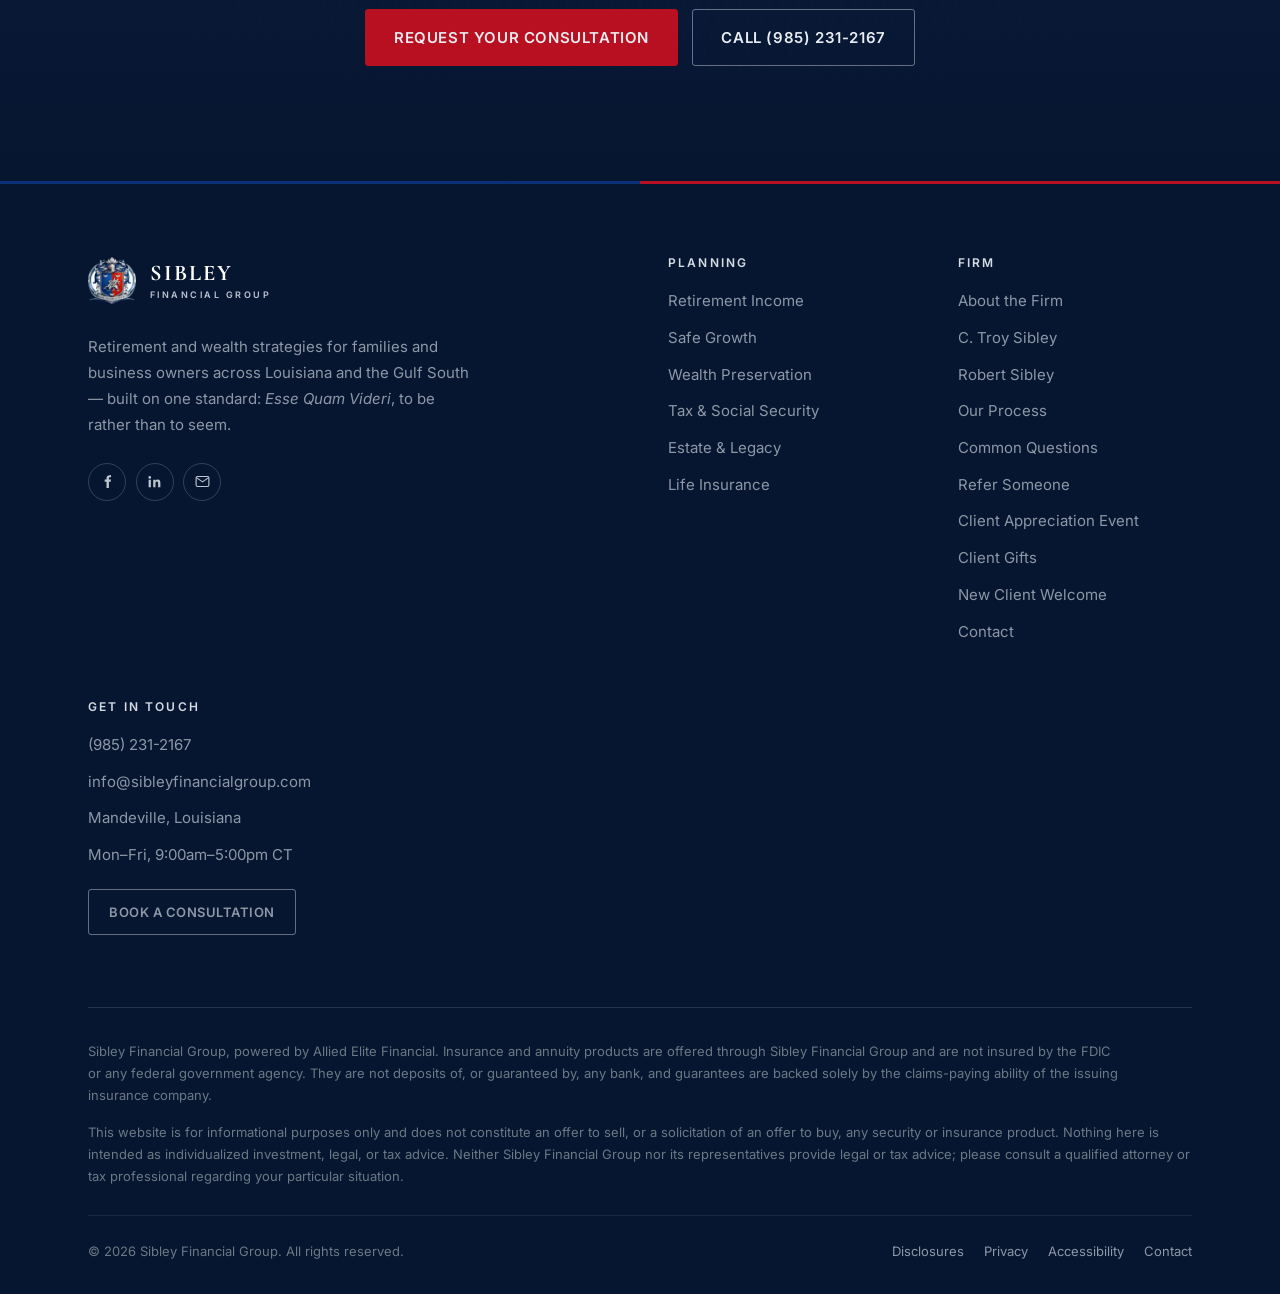
==== commit 510f214b: "Add Robert Sibley to the team on the about page A profile section on about.html covering his twenty " ====
--- a/index.html
+++ b/index.html
@@ -329,6 +329,7 @@
       <ul>
         <li><a href="about.html">About the Firm</a></li>
         <li><a href="about.html#troy-sibley">C. Troy Sibley</a></li>
+        <li><a href="about.html#robert-sibley">Robert Sibley</a></li>
         <li><a href="process.html">Our Process</a></li>
         <li><a href="process.html#faq">Common Questions</a></li>
         <li><a href="referral.html">Refer Someone</a></li>
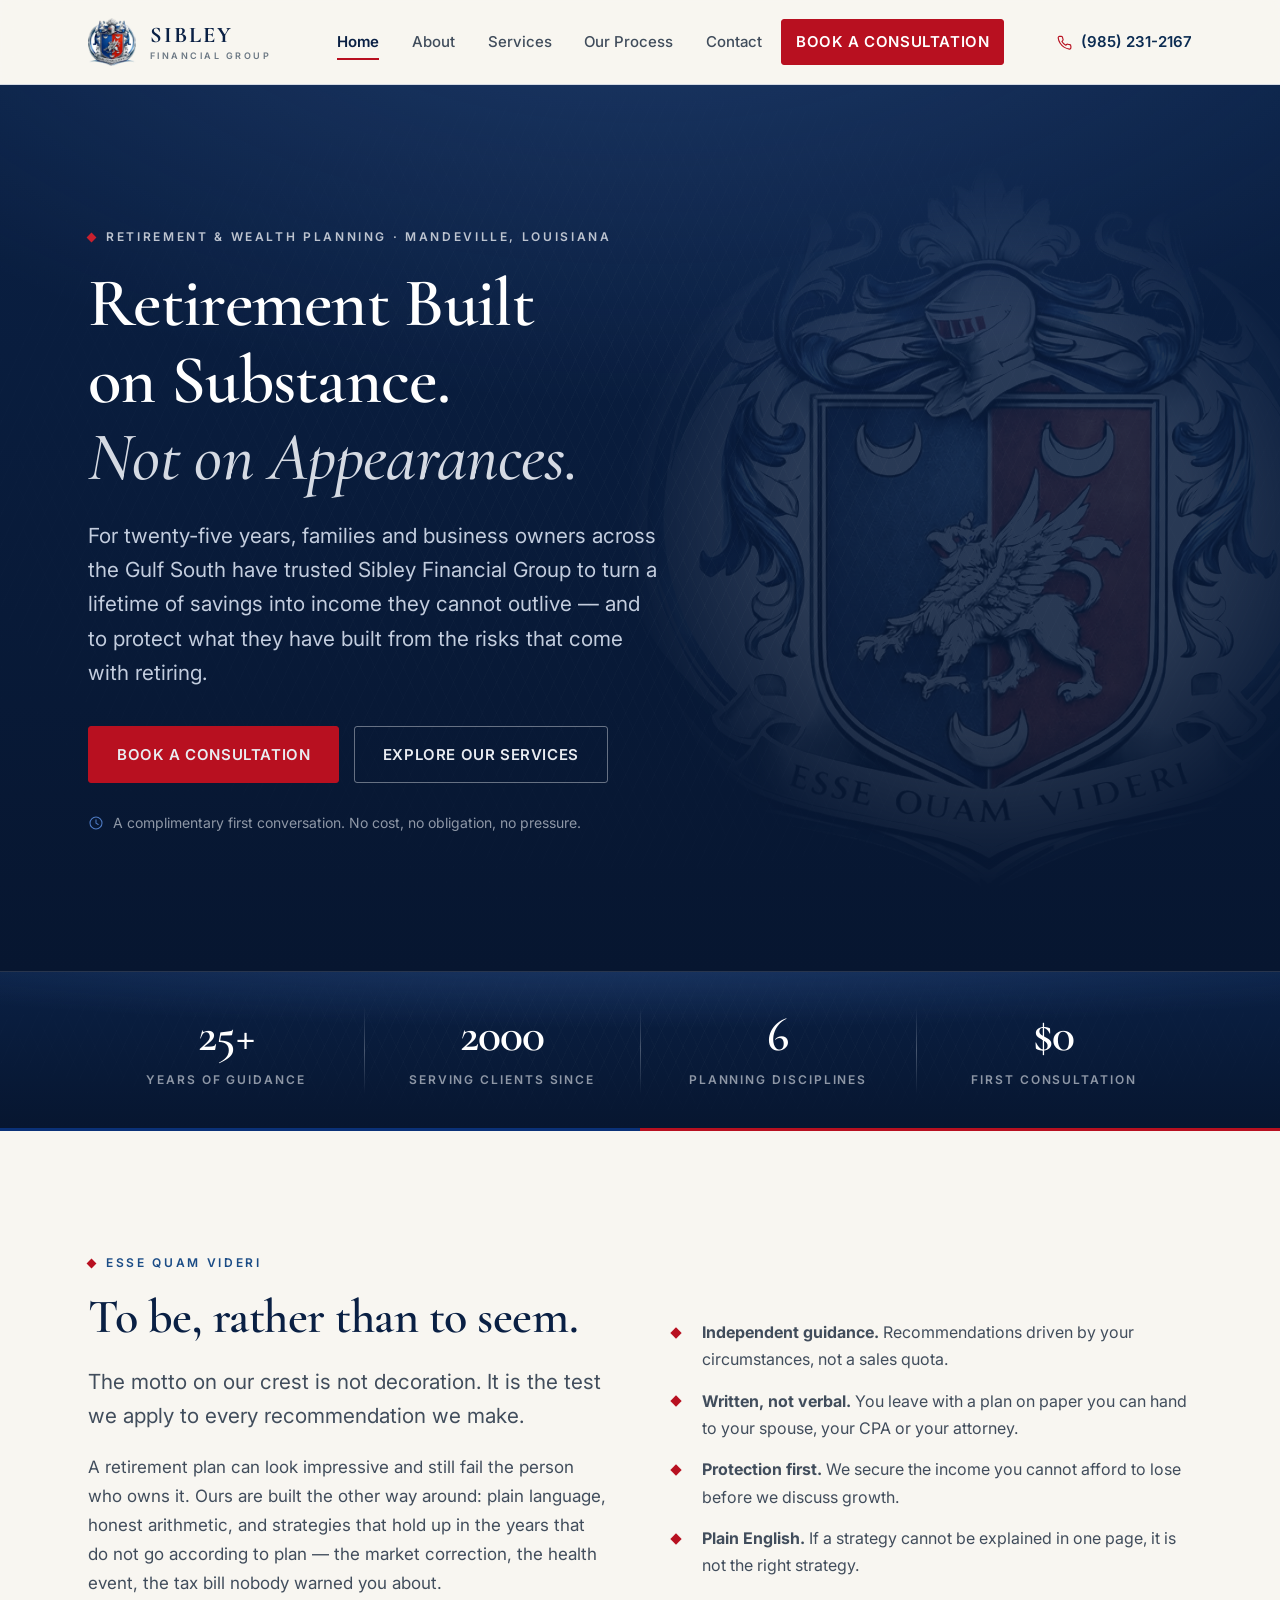
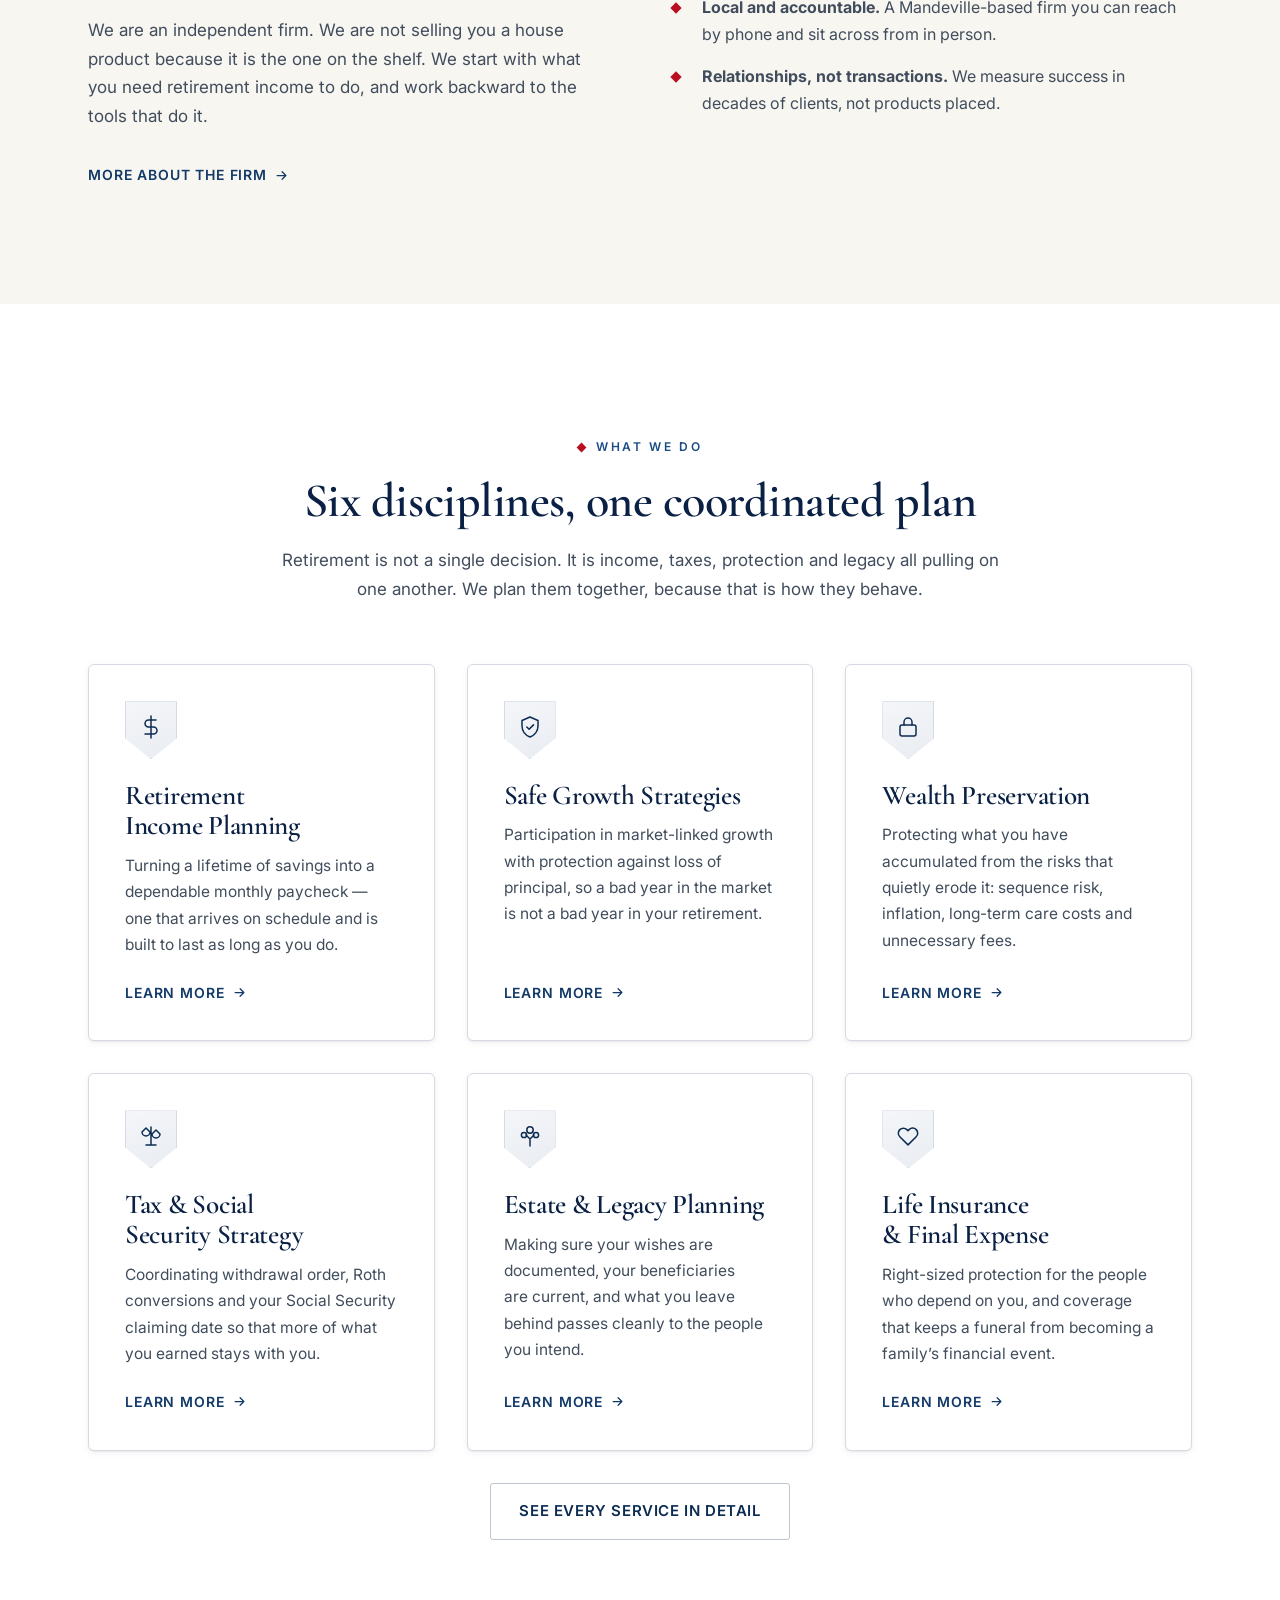
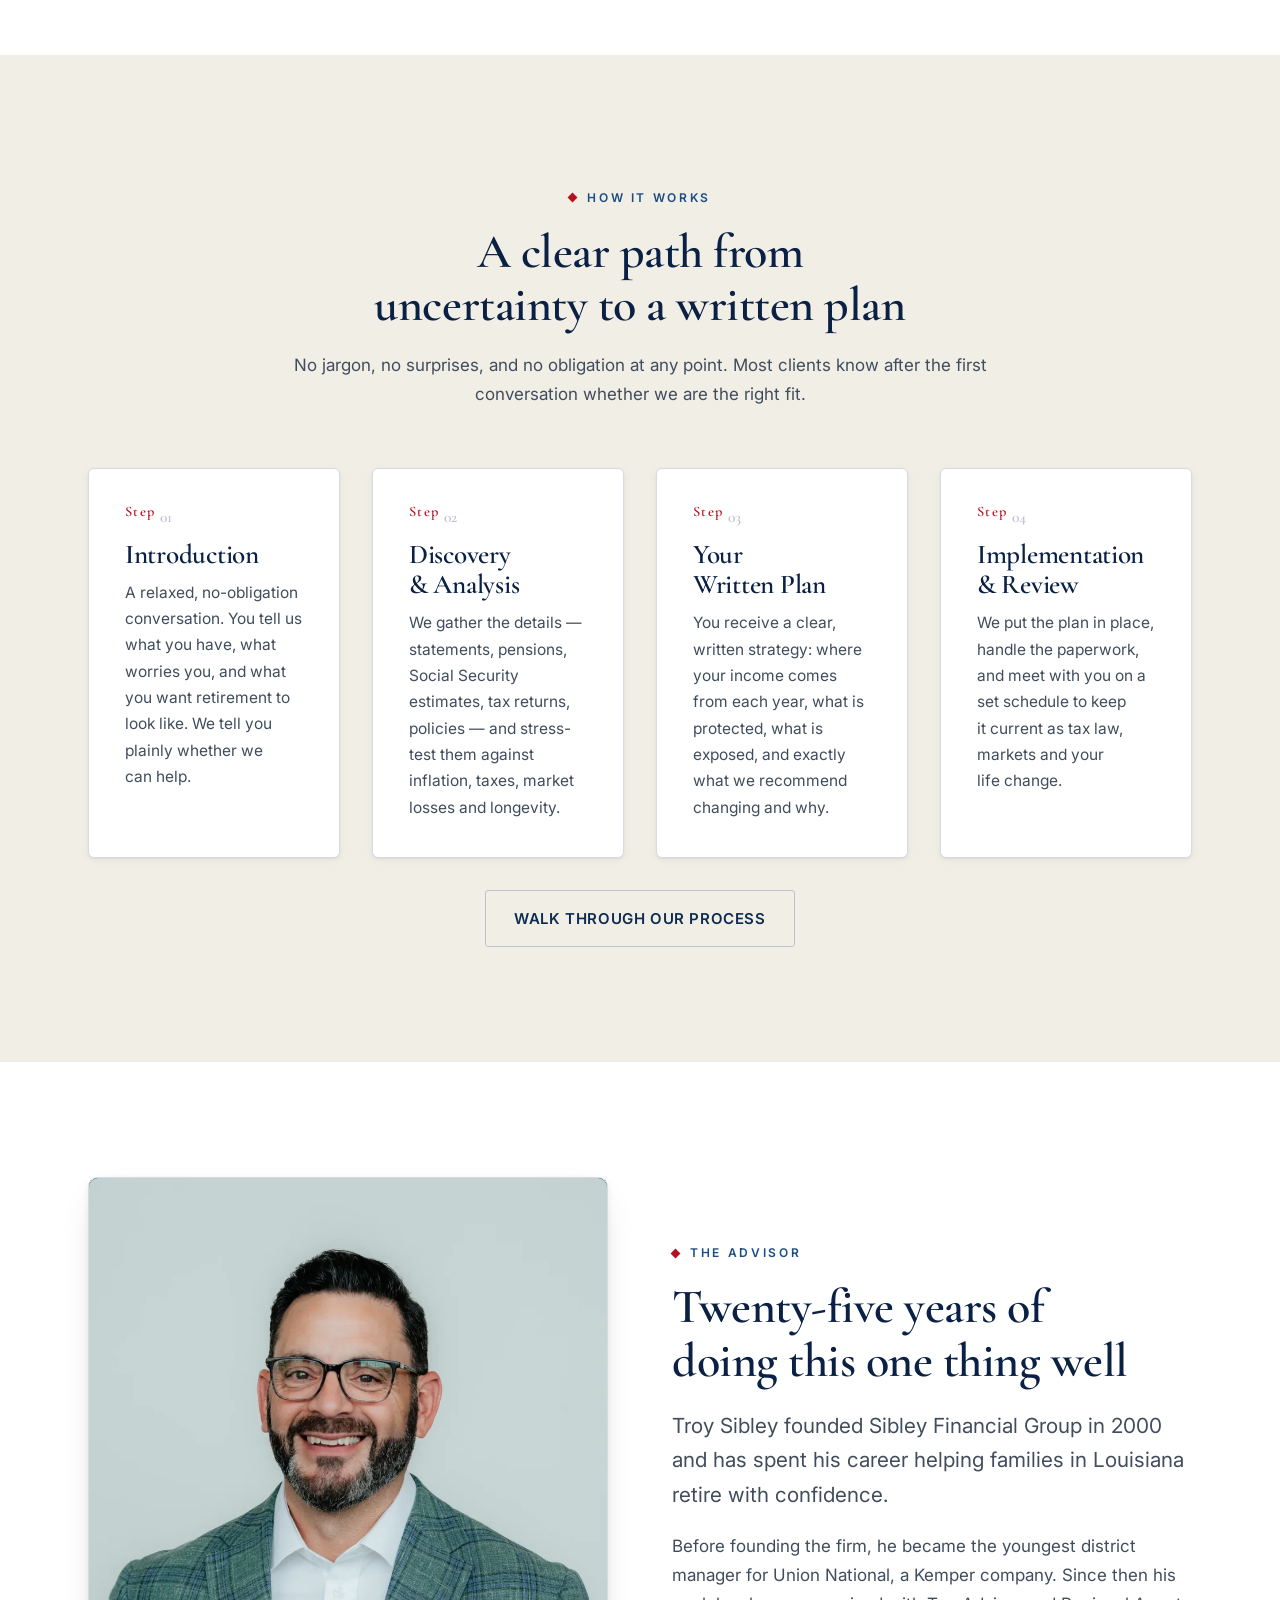
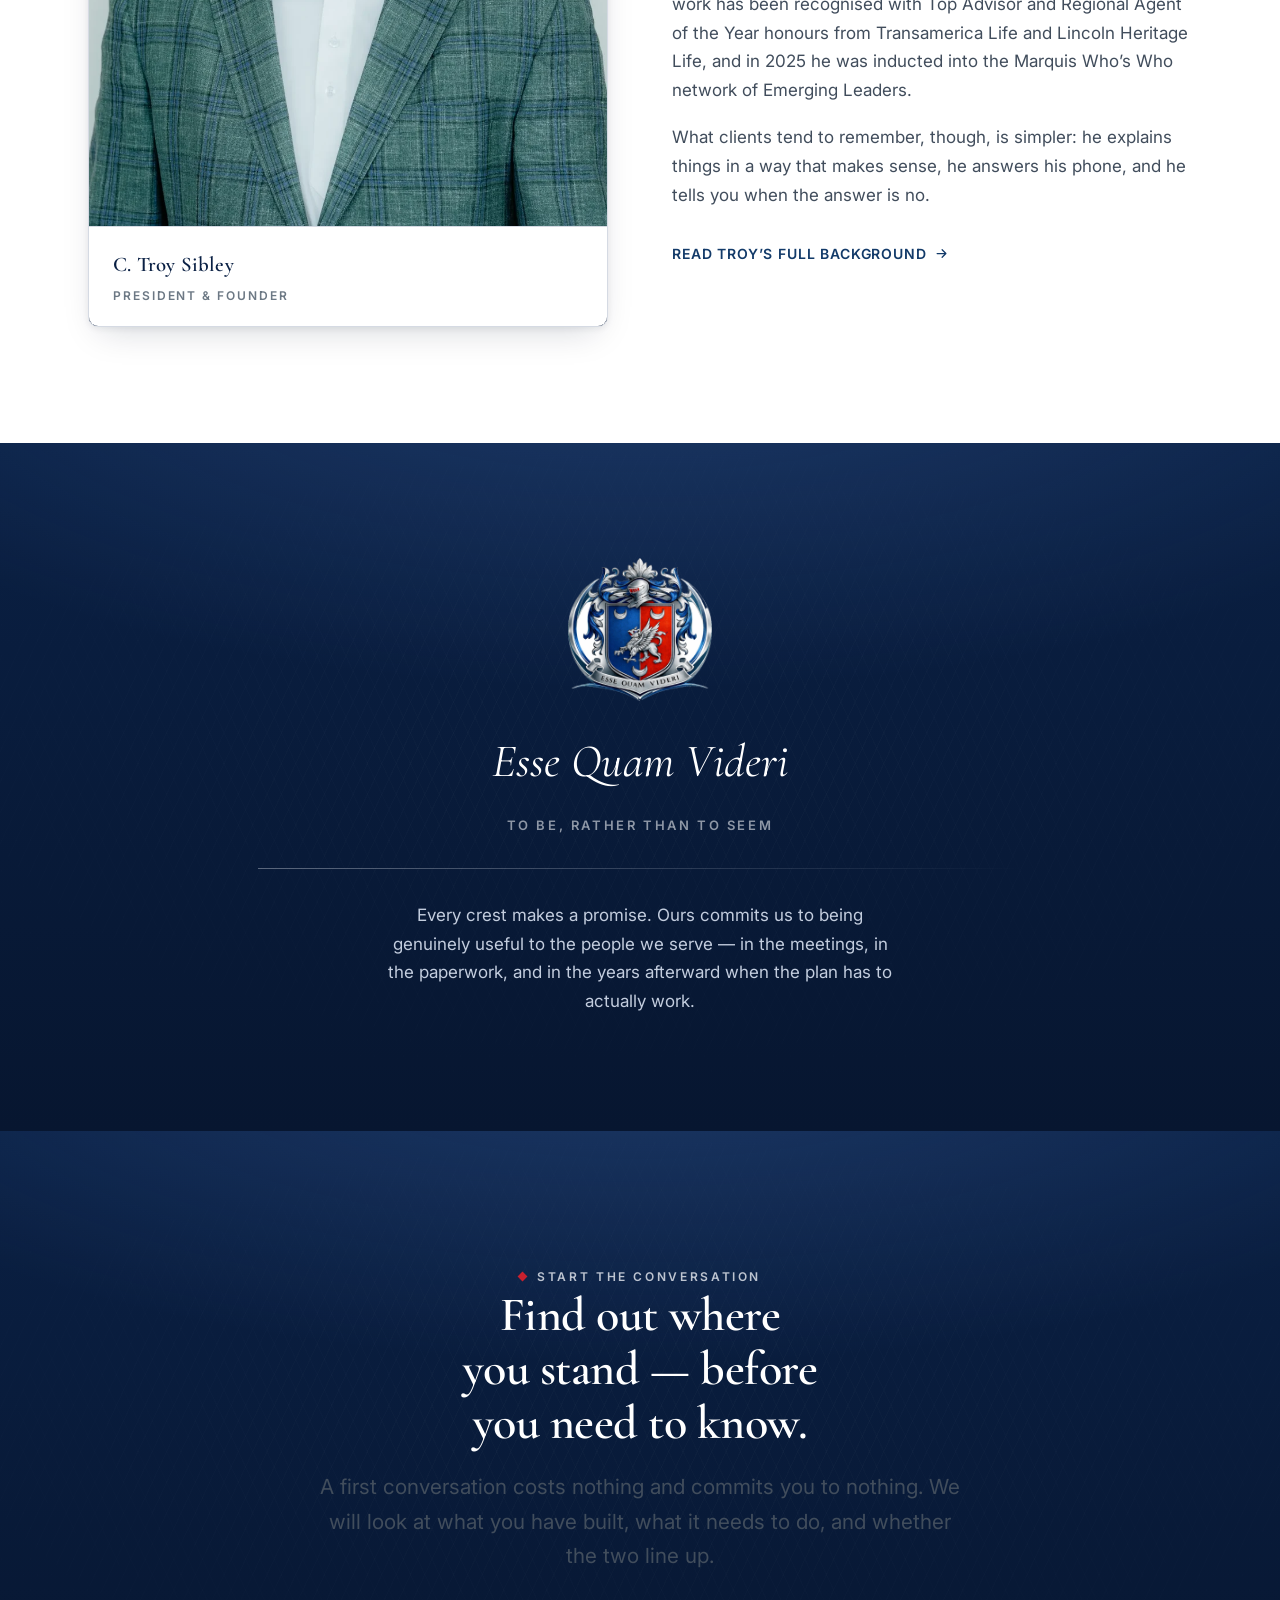
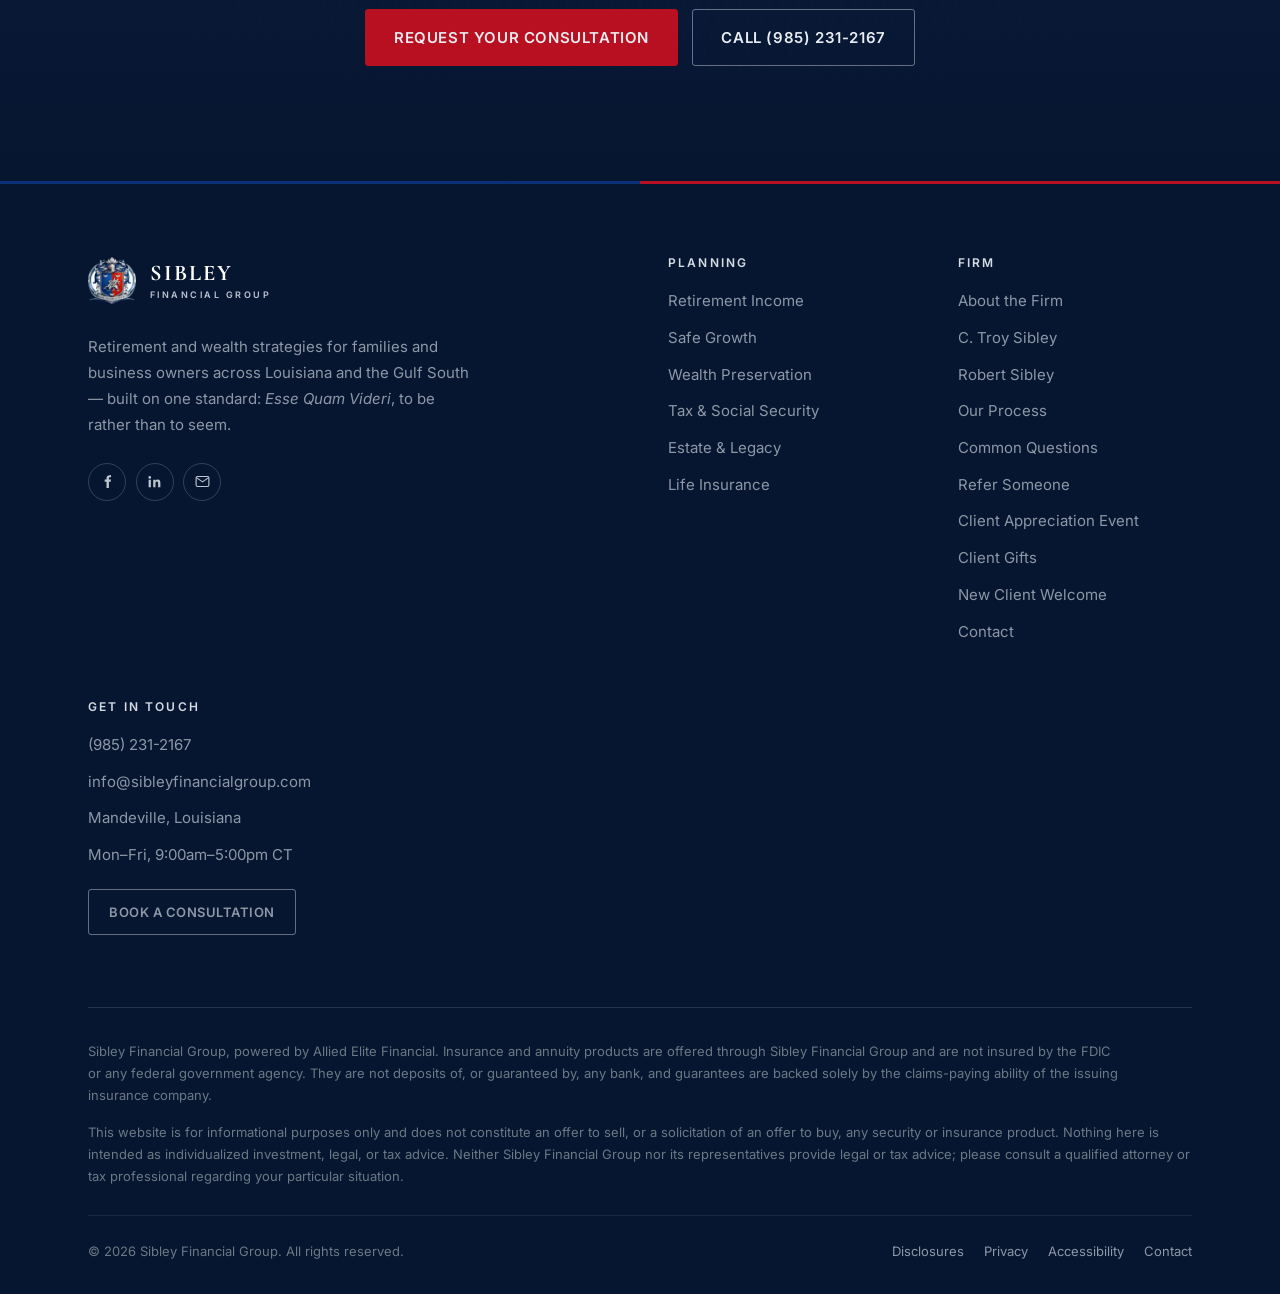
==== commit dde883b3: "Title-case the home hero, and make the email say nationwide The hero headline reads "Retirement Buil" ====
--- a/index.html
+++ b/index.html
@@ -114,7 +114,7 @@
   <div class="shell">
     <div class="hero__inner">
       <p class="eyebrow eyebrow--invert">Retirement &amp; Wealth Planning &middot; Mandeville, Louisiana</p>
-      <h1>Retirement built on substance.<span class="accent">Not on appearances.</span></h1>
+      <h1>Retirement Built on Substance.<span class="accent">Not on Appearances.</span></h1>
       <p class="lede">For twenty-five years, families and business owners across the Gulf South have trusted Sibley Financial Group to turn a lifetime of savings into income they cannot outlive &mdash; and to protect what they have built from the risks that come with retiring.</p>
       <div class="btn-row">
         <a class="btn btn--crimson" href="contact.html">Book a Consultation</a>
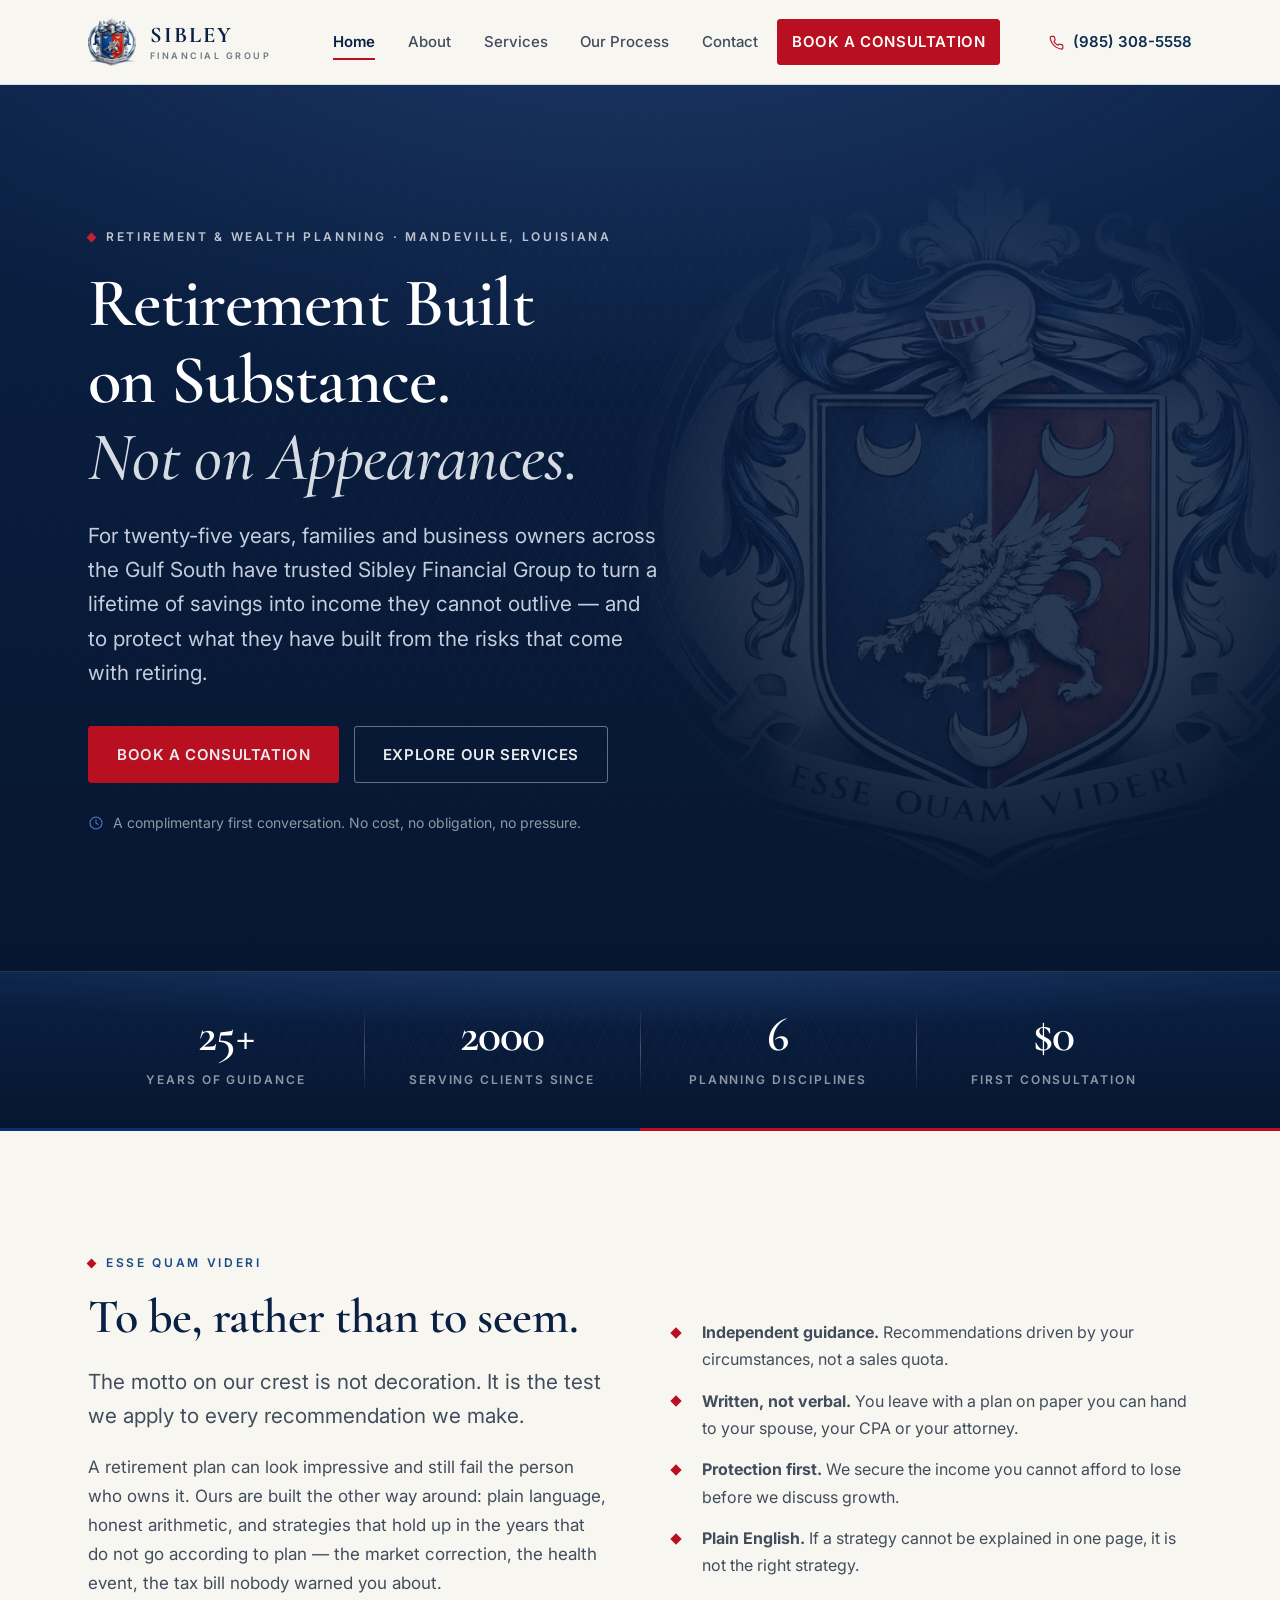
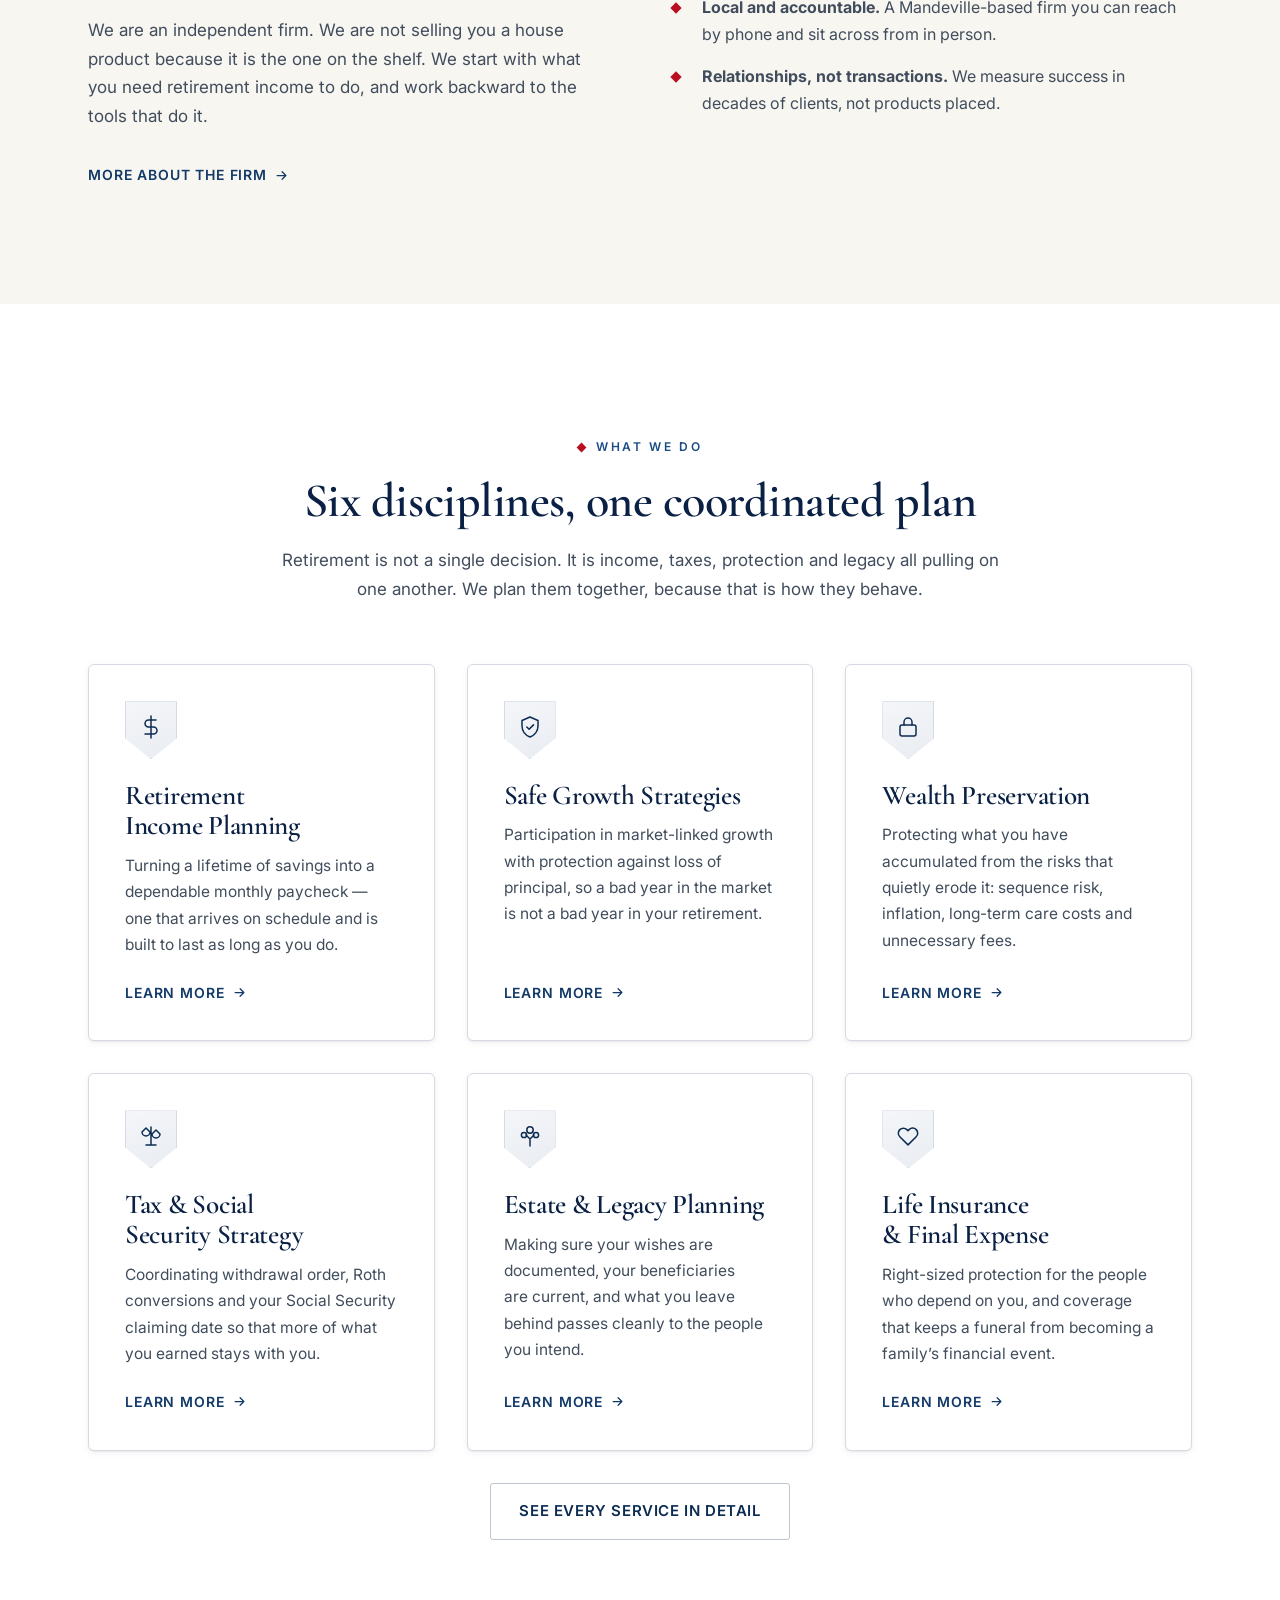
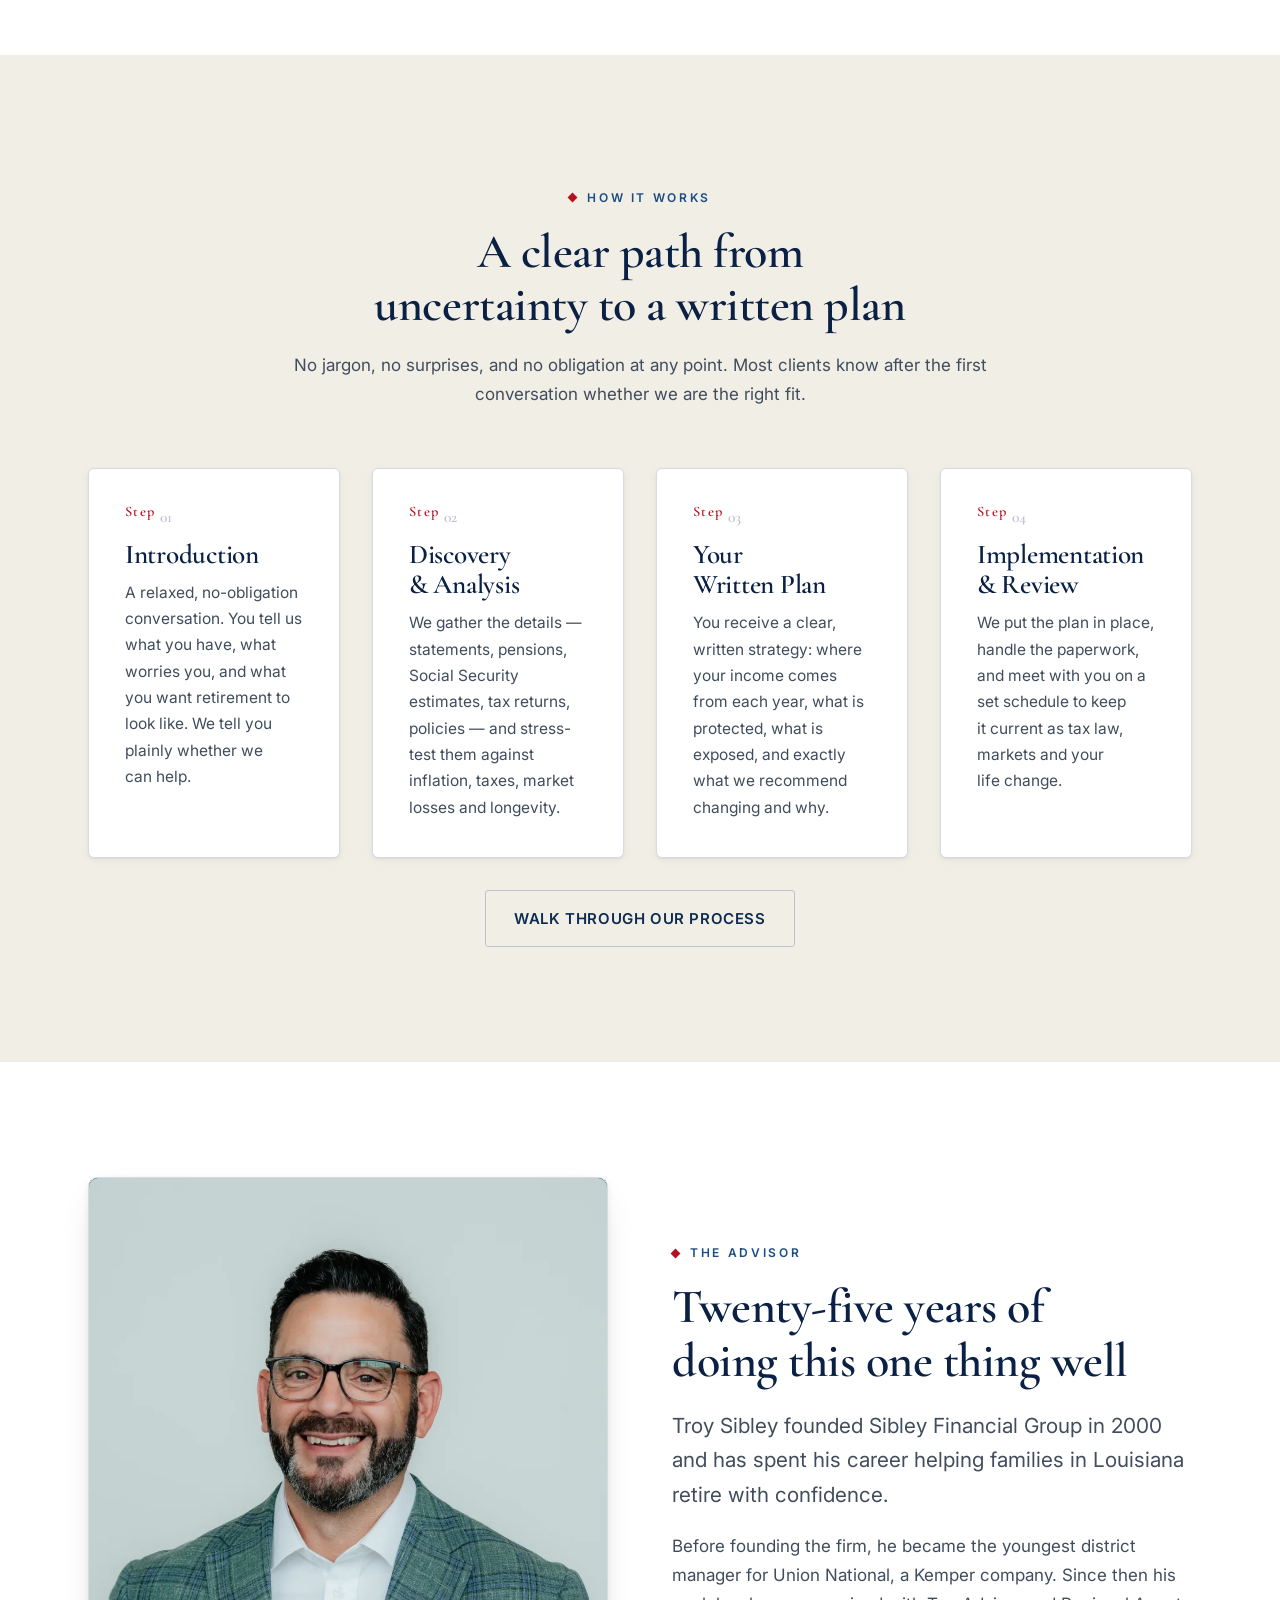
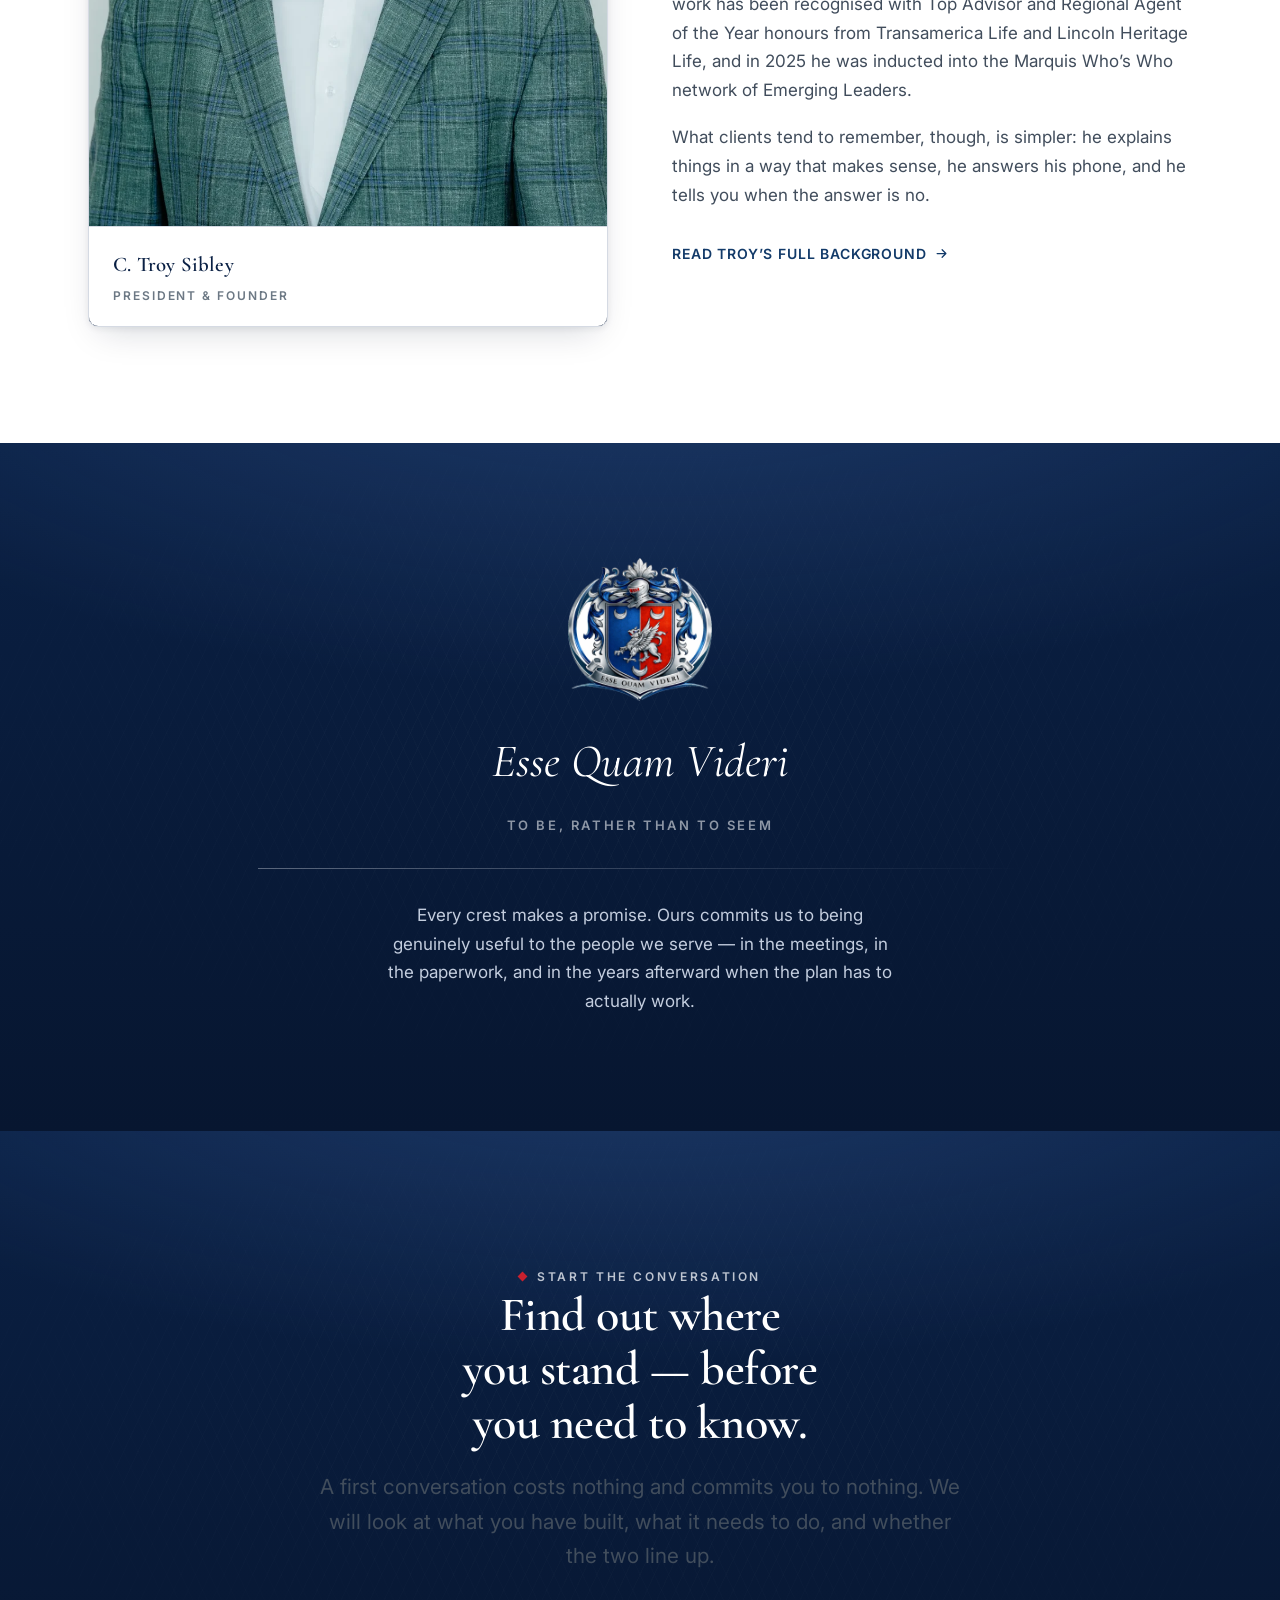
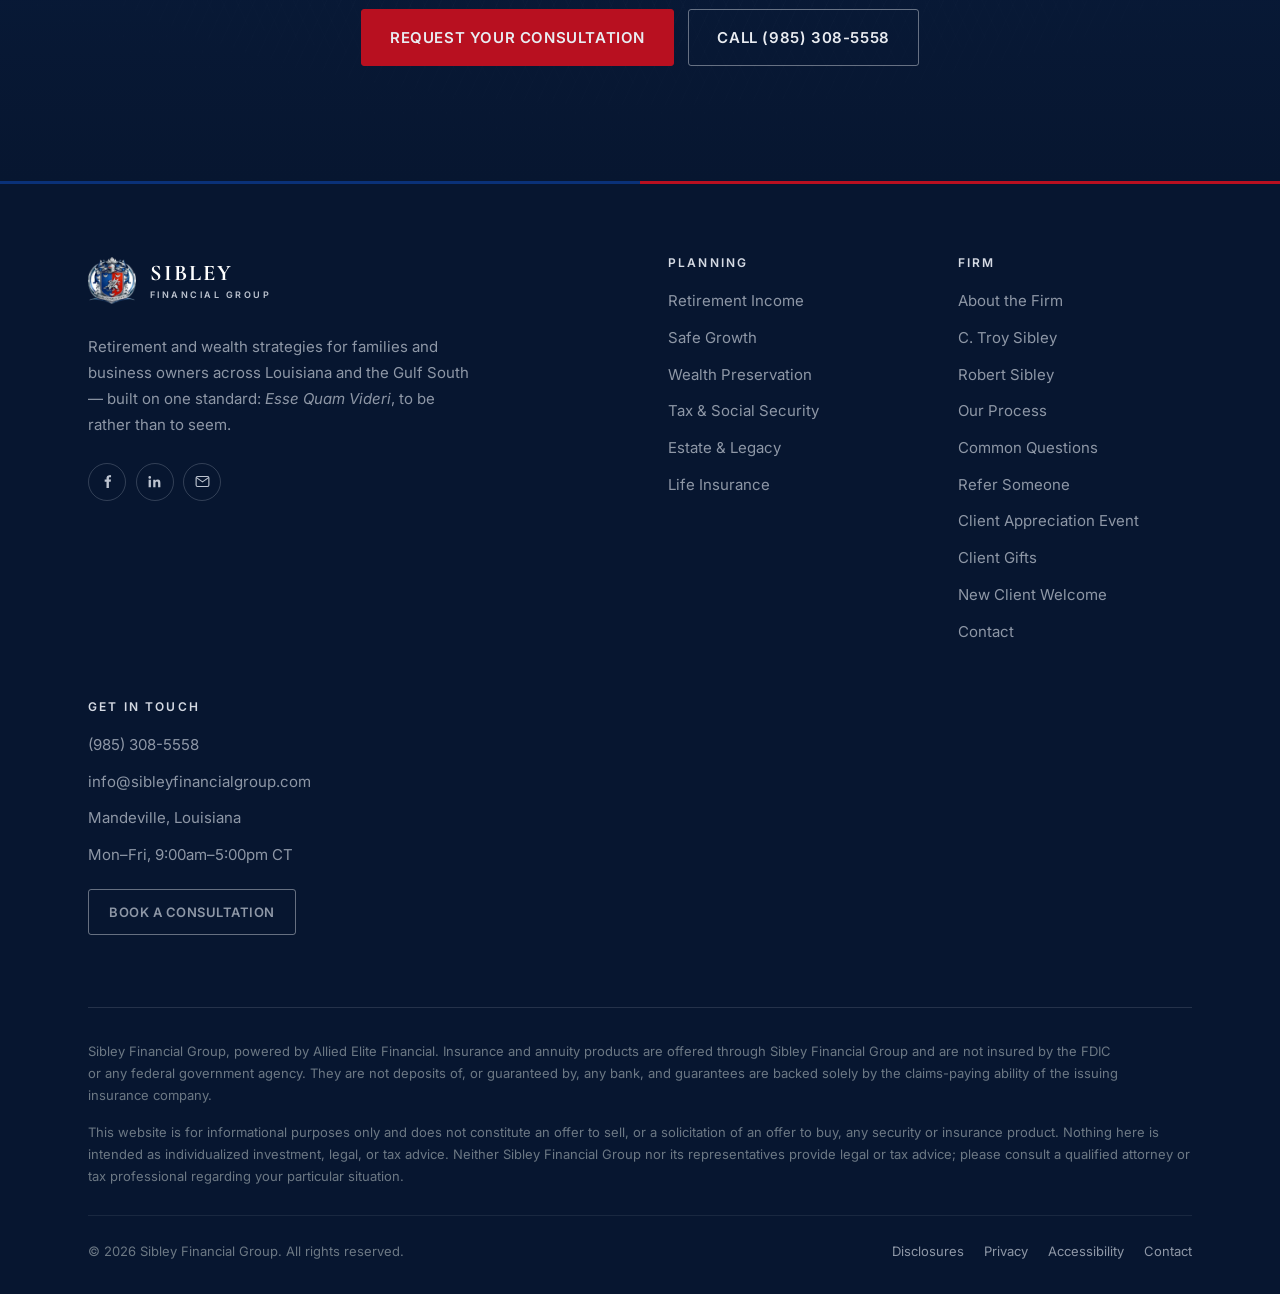
==== commit c5735767: "Update phone number to (985) 308-5558 Co-Authored-By: Claude Opus 5.5 <noreply@anthropic.com> Claude" ====
--- a/index.html
+++ b/index.html
@@ -43,7 +43,7 @@
   "slogan": "Esse Quam Videri \u2014 to be, rather than to seem.",
   "description": "Retirement planning, safe growth strategies and wealth management for families and business owners in Mandeville, Louisiana and the Gulf South.",
   "foundingDate": "2000",
-  "telephone": "+1-985-231-2167",
+  "telephone": "+1-985-308-5558",
   "email": "info@sibleyfinancialgroup.com",
   "priceRange": "Complimentary initial consultation",
   "address": {
@@ -97,8 +97,8 @@
     </nav>
 
     <div class="header-actions">
-      <a class="header-phone" href="tel:+19852312167">
-        <svg viewBox="0 0 24 24" width="17" height="17" fill="none" stroke="currentColor" stroke-width="1.6" stroke-linecap="round" stroke-linejoin="round" aria-hidden="true"><path d="M21 16.9v2.6a1.8 1.8 0 0 1-2 1.8 17.8 17.8 0 0 1-7.7-2.8 17.4 17.4 0 0 1-5.4-5.4A17.8 17.8 0 0 1 3.1 5.4 1.8 1.8 0 0 1 4.9 3.4h2.6a1.8 1.8 0 0 1 1.8 1.6c.1.9.3 1.7.6 2.5a1.8 1.8 0 0 1-.4 1.9l-1.1 1.1a14.4 14.4 0 0 0 5.4 5.4l1.1-1.1a1.8 1.8 0 0 1 1.9-.4c.8.3 1.6.5 2.5.6a1.8 1.8 0 0 1 1.6 1.9Z"/></svg><span>(985) 231-2167</span>
+      <a class="header-phone" href="tel:+19853085558">
+        <svg viewBox="0 0 24 24" width="17" height="17" fill="none" stroke="currentColor" stroke-width="1.6" stroke-linecap="round" stroke-linejoin="round" aria-hidden="true"><path d="M21 16.9v2.6a1.8 1.8 0 0 1-2 1.8 17.8 17.8 0 0 1-7.7-2.8 17.4 17.4 0 0 1-5.4-5.4A17.8 17.8 0 0 1 3.1 5.4 1.8 1.8 0 0 1 4.9 3.4h2.6a1.8 1.8 0 0 1 1.8 1.6c.1.9.3 1.7.6 2.5a1.8 1.8 0 0 1-.4 1.9l-1.1 1.1a14.4 14.4 0 0 0 5.4 5.4l1.1-1.1a1.8 1.8 0 0 1 1.9-.4c.8.3 1.6.5 2.5.6a1.8 1.8 0 0 1 1.6 1.9Z"/></svg><span>(985) 308-5558</span>
       </a>
       <button class="nav-toggle" type="button" aria-expanded="false"
               aria-controls="primary-nav" aria-label="Open menu">
@@ -283,7 +283,7 @@
     <p class="lede">A first conversation costs nothing and commits you to nothing. We will look at what you have built, what it needs to do, and whether the two line up.</p>
     <div class="btn-row btn-row--center">
       <a class="btn btn--crimson" href="contact.html">Request Your Consultation</a>
-      <a class="btn btn--ghost-invert" href="tel:+19852312167">Call (985) 231-2167</a>
+      <a class="btn btn--ghost-invert" href="tel:+19853085558">Call (985) 308-5558</a>
     </div>
   </div>
 </section>
@@ -343,7 +343,7 @@
     <div>
       <h4>Get in Touch</h4>
       <ul>
-        <li><a href="tel:+19852312167">(985) 231-2167</a></li>
+        <li><a href="tel:+19853085558">(985) 308-5558</a></li>
         <li><a href="mailto:info@sibleyfinancialgroup.com">info@sibleyfinancialgroup.com</a></li>
         <li>Mandeville, Louisiana</li>
         <li>Mon&ndash;Fri, 9:00am&ndash;5:00pm CT</li>
